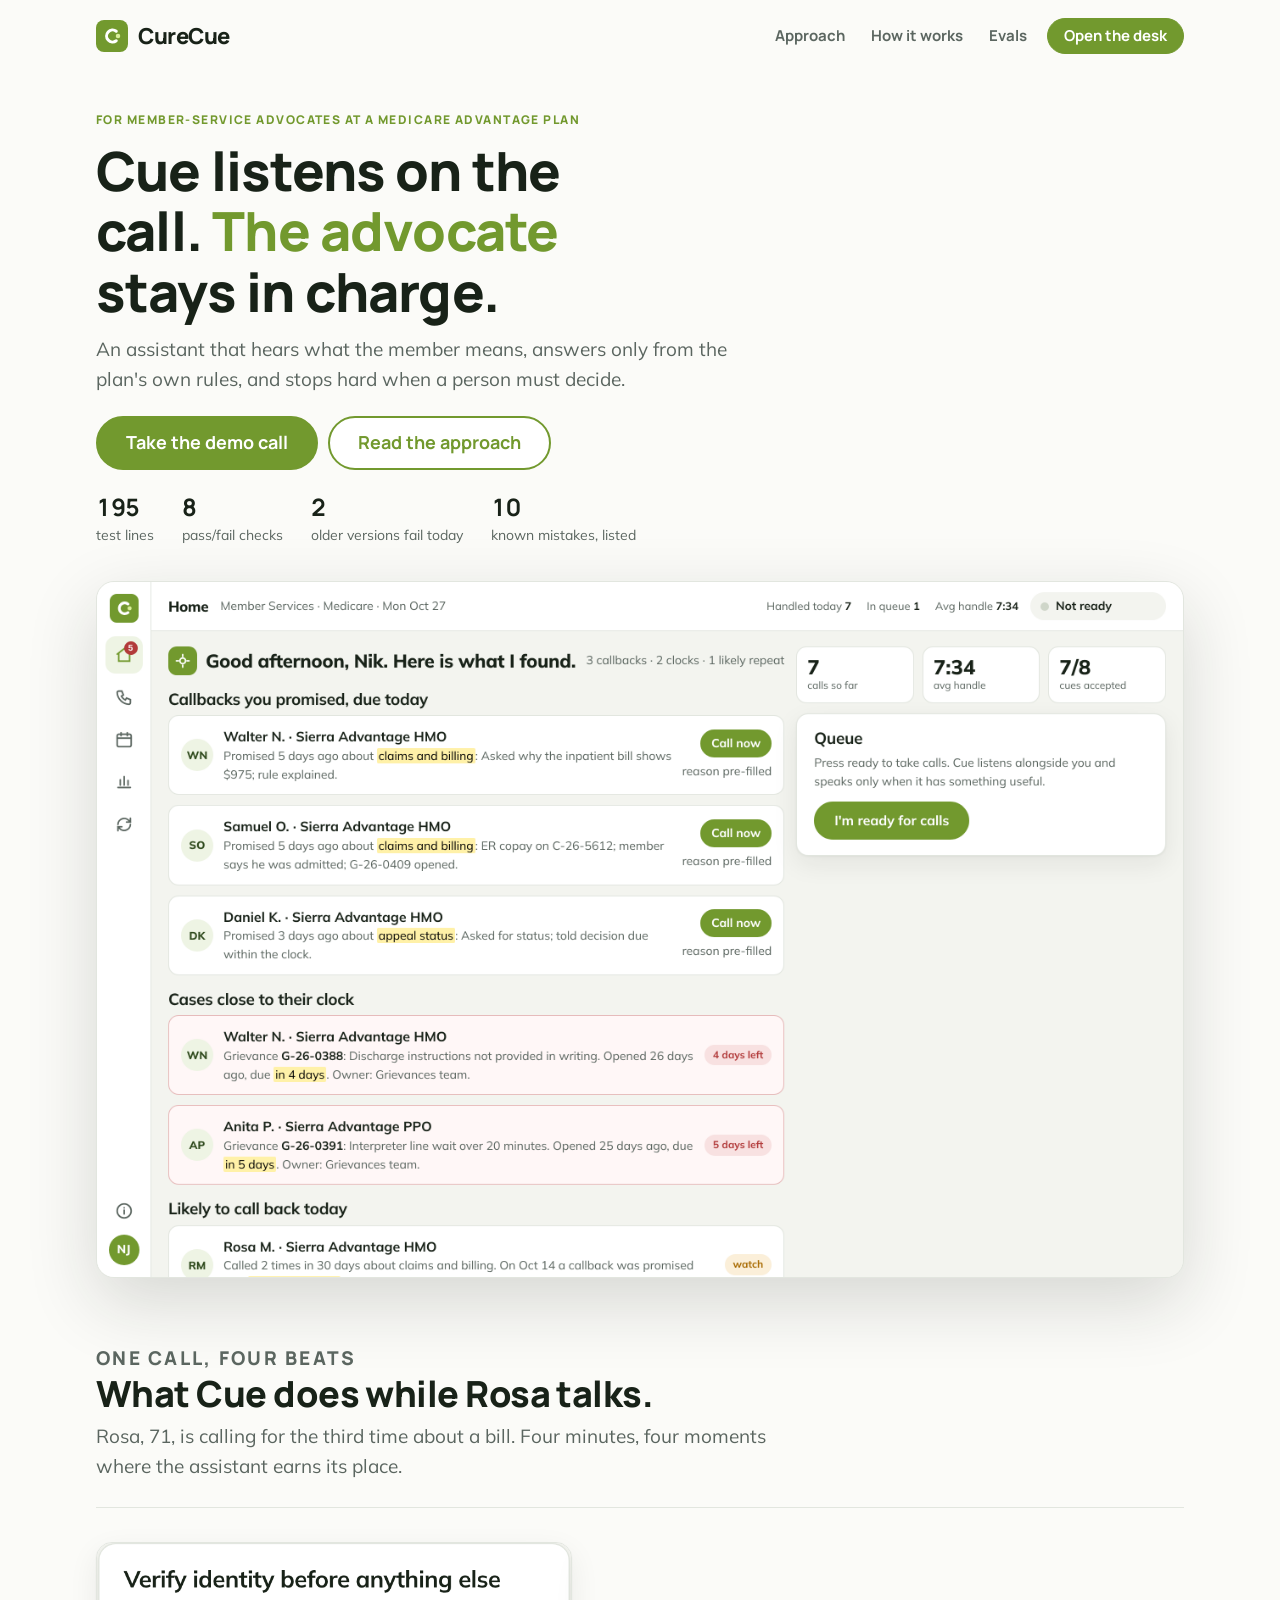
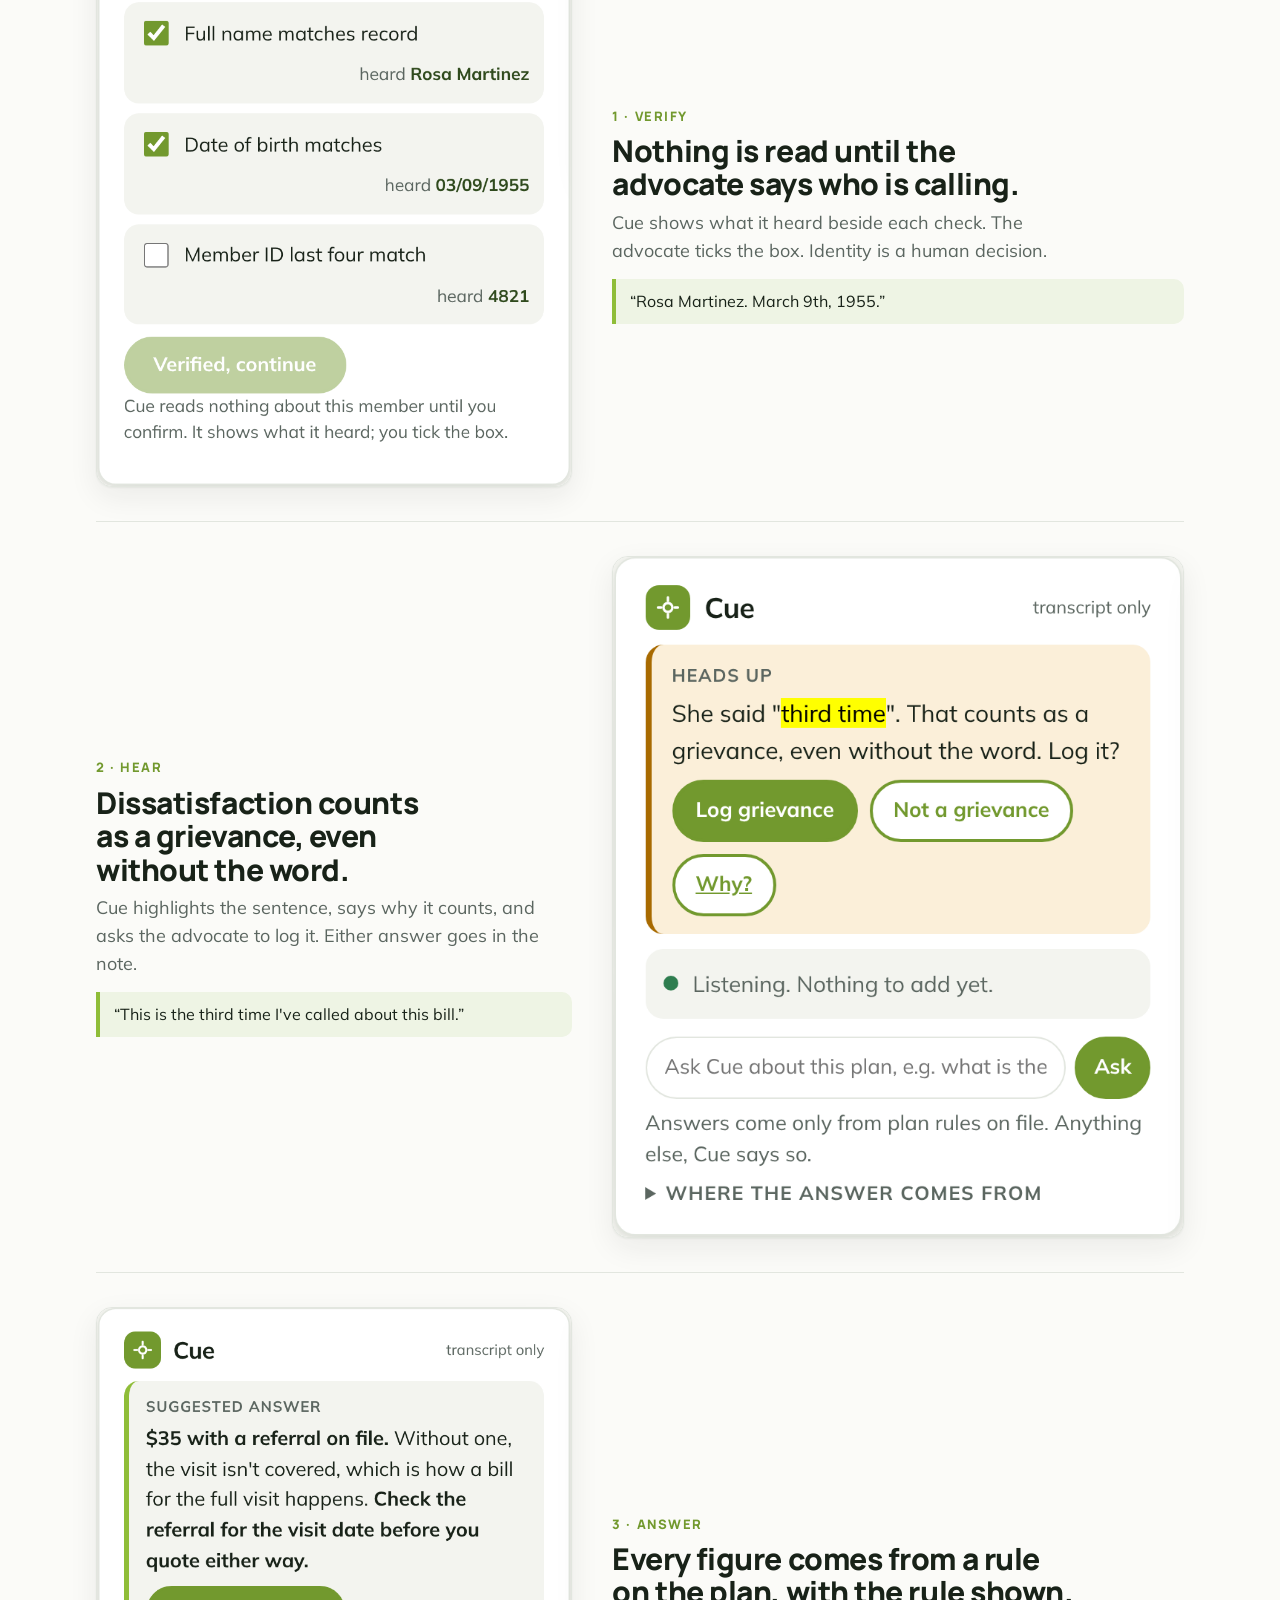
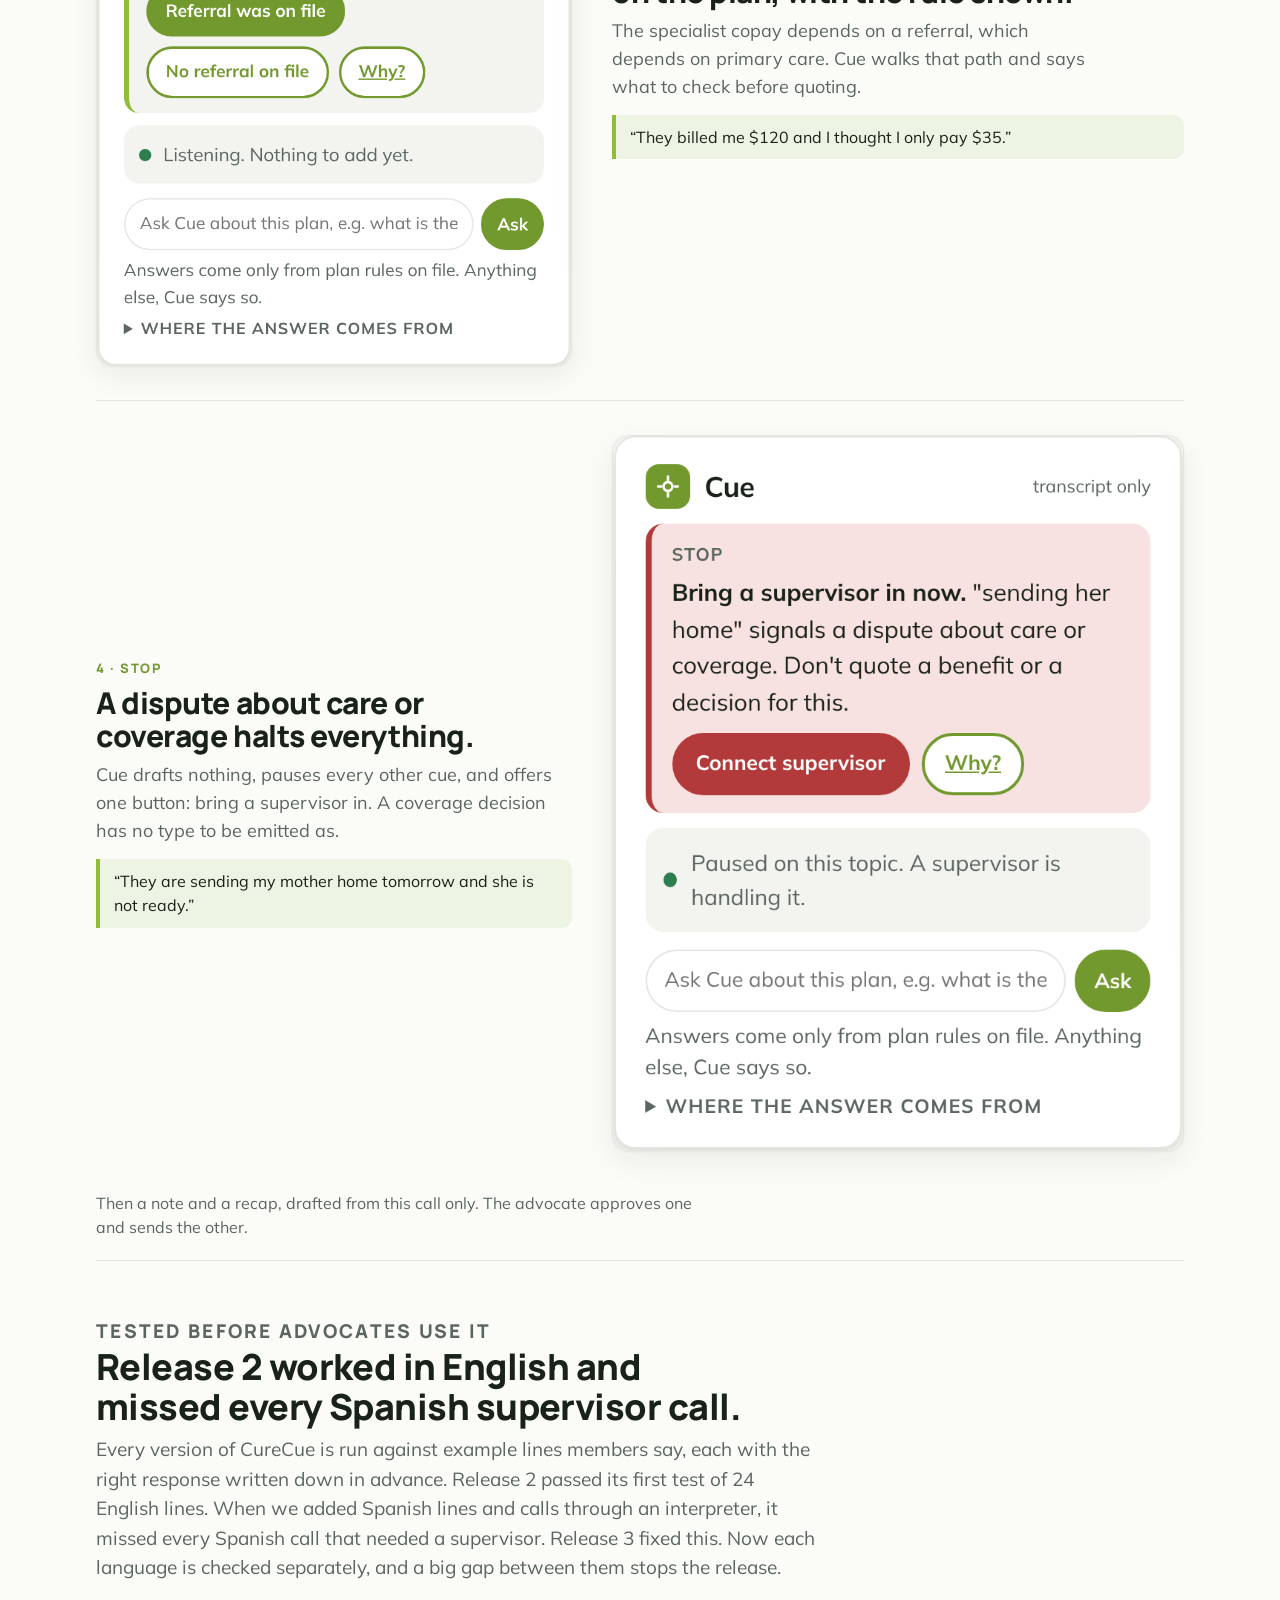
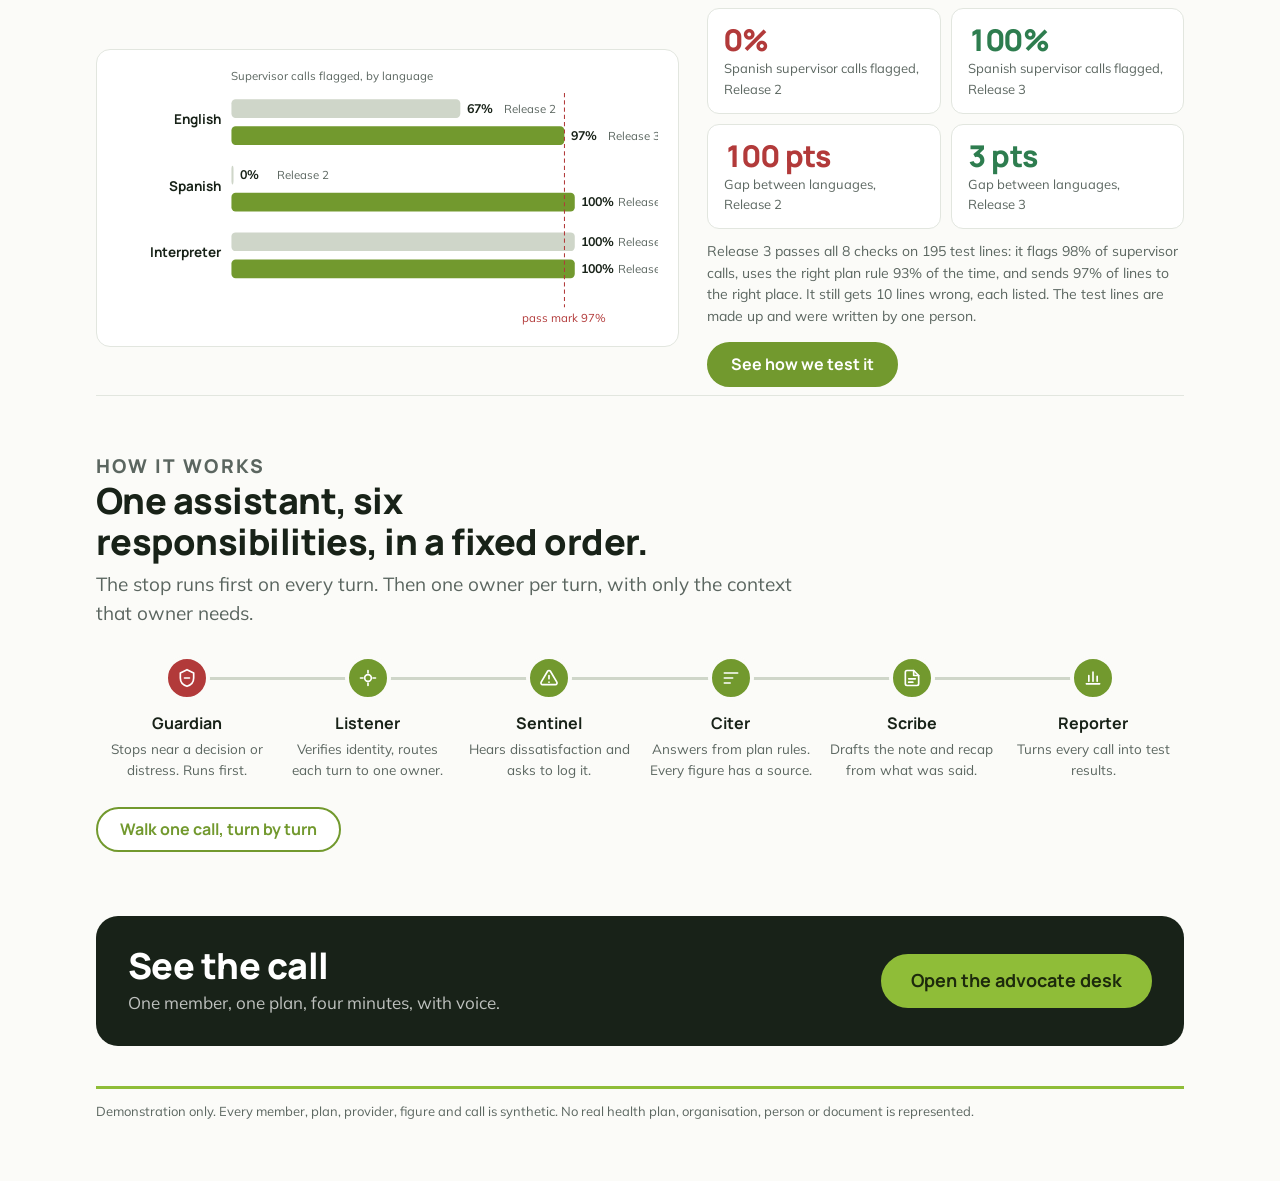
==== index.html @ 5b6d7566 "Home and test console: plain language Rewrite the home page's testing section and the desk's test co" ====
<!doctype html>
<html lang="en">
<head>
<meta charset="utf-8">
<meta name="viewport" content="width=device-width,initial-scale=1,viewport-fit=cover">
<title>CureCue · An assistant beside the advocate</title>
<meta name="description" content="CureCue listens alongside a member-service advocate on a live call, cites the plan rule behind every figure, stops hard near a coverage decision, and is tested on every change, with failing versions stopped.">
<link rel="icon" href="assets/mark.svg" type="image/svg+xml">
<link rel="stylesheet" href="https://fonts.googleapis.com/css2?family=Manrope:wght@700;800&family=Mulish:wght@400;600;700;800&display=swap">
<link rel="stylesheet" href="assets/site.css">
<style>
/* Landing: hero, then one call told in four beats (text left, the real desk right), then one chart, then the six responsibilities as a path, then the door to the desk. */
.hero{padding:40px 0 10px;text-align:left}
.hero h1{max-width:18ch;margin-bottom:14px}
.hero h1 em{font-style:normal;color:var(--green)}
.hero .lead{margin-bottom:22px}
.hero .cta{display:flex;gap:10px;flex-wrap:wrap}
.shot{margin:34px 0 0;border-radius:18px;overflow:hidden;box-shadow:0 24px 70px rgba(24,34,24,.16);border:1px solid var(--line);background:var(--bg-2)}
.shot img{display:block;width:100%;height:auto}
.proof{display:flex;gap:28px;flex-wrap:wrap;margin:18px 0 0;font-size:14px;color:var(--muted)}
.proof b{display:block;font-family:var(--display);font-size:24px;color:var(--fg);font-variant-numeric:tabular-nums;letter-spacing:-.02em}
/* beats */
.beat{display:grid;grid-template-columns:minmax(0,5fr) minmax(0,6fr);gap:40px;align-items:center;padding:34px 0;border-top:1px solid var(--line)}
.beat:first-of-type{border-top:0}
.beat .num{font-family:var(--display);font-weight:800;color:var(--green);font-size:13px;letter-spacing:.12em;text-transform:uppercase;margin-bottom:8px}
.beat h3{font-size:clamp(22px,2.6vw,30px);font-weight:800;margin-bottom:8px}
.beat p{font-size:18px;color:var(--muted);max-width:44ch;margin:0}
.beat q{display:block;margin:14px 0 0;padding:10px 14px;border-left:4px solid var(--brand);background:var(--panel-2);border-radius:0 10px 10px 0;font-size:16px;color:var(--fg);quotes:"\201C" "\201D"}
.beat .pic{border-radius:16px;overflow:hidden;border:1px solid var(--line);box-shadow:var(--shadow);background:var(--panel)}
.beat .pic img{display:block;width:100%;height:auto}
.beat:nth-of-type(even) .pic{order:-1}
@media (max-width:860px){.beat{grid-template-columns:1fr;gap:18px;padding:26px 0}.beat:nth-of-type(even) .pic{order:0}}
.after{font-size:16px;color:var(--muted);padding:6px 0 0;max-width:60ch}
/* chart */
.chart{display:grid;grid-template-columns:minmax(0,1.1fr) minmax(0,.9fr);gap:28px;align-items:center}
@media (max-width:860px){.chart{grid-template-columns:1fr}}
.chart svg{width:100%;height:auto;display:block}
.tiles{display:grid;gap:10px;grid-template-columns:repeat(2,1fr)}
.tile{background:var(--panel);border:1px solid var(--line);border-radius:12px;padding:14px 16px}
.tile .n{font-family:var(--display);font-size:30px;font-weight:800;line-height:1.1;letter-spacing:-.02em;font-variant-numeric:tabular-nums}
.tile .n.good{color:var(--good)}.tile .n.bad{color:var(--bad)}
.tile .l{font-size:13px;color:var(--muted);margin-top:2px}
/* path */
.path{display:grid;grid-template-columns:repeat(6,1fr);gap:0;position:relative;margin-top:8px}
.path::before{content:"";position:absolute;left:8%;right:8%;top:22px;height:3px;background:var(--line-2);border-radius:2px}
.path div{position:relative;text-align:center;padding:0 8px}
.path .ic{width:46px;height:46px;border-radius:50%;background:var(--green);display:grid;place-items:center;margin:0 auto 10px;position:relative;border:4px solid var(--bg)}
.path .ic.stop{background:var(--bad)}
.path .ic svg{width:20px;height:20px;stroke:#fff;fill:none;stroke-width:2;stroke-linecap:round;stroke-linejoin:round}
.path b{display:block;font-family:var(--display);font-size:16px;margin-bottom:3px}
.path span{font-size:13.5px;color:var(--muted);display:block}
@media (max-width:860px){.path{grid-template-columns:repeat(3,1fr);row-gap:22px}.path::before{display:none}}
@media (max-width:480px){.path{grid-template-columns:repeat(2,1fr)}}
</style>
</head>
<body>
<div class="wrap">
<nav class="nav">
  <a class="logo" href="./"><img src="assets/mark.svg" alt="">CureCue</a>
  <div class="links"><a href="approach.html">Approach</a><a href="architecture.html">How it works</a><a href="evals.html">Evals</a><a class="btn primary sm" href="app/">Open the desk</a></div>
</nav>

<section class="hero">
  <p class="eyebrow">For member-service advocates at a Medicare Advantage plan</p>
  <h1>Cue listens on the call. <em>The advocate</em> stays in charge.</h1>
  <p class="lead">An assistant that hears what the member means, answers only from the plan's own rules, and stops hard when a person must decide.</p>
  <div class="cta"><a class="btn primary lg" href="app/">Take the demo call</a><a class="btn lg" href="approach.html">Read the approach</a></div>
  <div class="proof" id="proof"></div>
  <div class="shot"><img src="assets/desk.png" alt="The advocate desk: Cue's briefing before the first call" width="1280" height="820"></div>
</section>

<section class="sec" id="call">
  <div class="head"><p class="eyebrow">One call, four beats</p><h2>What Cue does while Rosa talks.</h2><p>Rosa, 71, is calling for the third time about a bill. Four minutes, four moments where the assistant earns its place.</p></div>

  <div class="beat">
    <div><div class="num">1 · Verify</div><h3>Nothing is read until the advocate says who is calling.</h3><p>Cue shows what it heard beside each check. The advocate ticks the box. Identity is a human decision.</p><q>Rosa Martinez. March 9th, 1955.</q></div>
    <div class="pic"><img src="assets/beats/verify.png" alt="Identity checks with what Cue heard beside each one" width="768" height="880"></div>
  </div>
  <div class="beat">
    <div><div class="num">2 · Hear</div><h3>Dissatisfaction counts as a grievance, even without the word.</h3><p>Cue highlights the sentence, says why it counts, and asks the advocate to log it. Either answer goes in the note.</p><q>This is the third time I've called about this bill.</q></div>
    <div class="pic"><img src="assets/beats/hear.png" alt="Cue flags a repeat contact as a grievance and asks the advocate to log it" width="768" height="916"></div>
  </div>
  <div class="beat">
    <div><div class="num">3 · Answer</div><h3>Every figure comes from a rule on the plan, with the rule shown.</h3><p>The specialist copay depends on a referral, which depends on primary care. Cue walks that path and says what to check before quoting.</p><q>They billed me $120 and I thought I only pay $35.</q></div>
    <div class="pic"><img src="assets/beats/answer.png" alt="Cue's suggested answer with the referral check and the two confirm buttons" width="768" height="1064"></div>
  </div>
  <div class="beat">
    <div><div class="num">4 · Stop</div><h3>A dispute about care or coverage halts everything.</h3><p>Cue drafts nothing, pauses every other cue, and offers one button: bring a supervisor in. A coverage decision has no type to be emitted as.</p><q>They are sending my mother home tomorrow and she is not ready.</q></div>
    <div class="pic"><img src="assets/beats/stop.png" alt="Cue's stop cue with the single action to connect a supervisor" width="768" height="962"></div>
  </div>
  <p class="after">Then a note and a recap, drafted from this call only. The advocate approves one and sends the other.</p>
</section>

<section class="sec" id="measured">
  <div class="head"><p class="eyebrow">Tested before advocates use it</p><h2>Release 2 worked in English and missed every Spanish supervisor call.</h2><p>Every version of CureCue is run against example lines members say, each with the right response written down in advance. Release 2 passed its first test of 24 English lines. When we added Spanish lines and calls through an interpreter, it missed every Spanish call that needed a supervisor. Release 3 fixed this. Now each language is checked separately, and a big gap between them stops the release.</p></div>
  <div class="chart">
    <div class="card flat"><svg id="chart" viewBox="0 0 520 250" role="img" aria-label="Supervisor calls flagged, by language, Release 2 and Release 3"></svg></div>
    <div>
      <div class="tiles" id="tiles"></div>
      <p class="small" id="gsum" style="margin:12px 0 14px"></p>
      <a class="btn primary" href="evals.html">See how we test it</a>
    </div>
  </div>
</section>

<section class="sec" id="how">
  <div class="head"><p class="eyebrow">How it works</p><h2>One assistant, six responsibilities, in a fixed order.</h2><p>The stop runs first on every turn. Then one owner per turn, with only the context that owner needs.</p></div>
  <div class="path">
    <div><div class="ic stop"><svg viewBox="0 0 24 24"><path d="M12 2 4 6v6c0 5 3.5 8.5 8 10 4.5-1.5 8-5 8-10V6z"/><path d="M9 12h6"/></svg></div><b>Guardian</b><span>Stops near a decision or distress. Runs first.</span></div>
    <div><div class="ic"><svg viewBox="0 0 24 24"><path d="M12 3v3M12 18v3M3 12h3M18 12h3"/><circle cx="12" cy="12" r="4"/></svg></div><b>Listener</b><span>Verifies identity, routes each turn to one owner.</span></div>
    <div><div class="ic"><svg viewBox="0 0 24 24"><path d="M12 9v4M12 17h.01"/><path d="M10.3 3.9 2.6 17a2 2 0 0 0 1.7 3h15.4a2 2 0 0 0 1.7-3L13.7 3.9a2 2 0 0 0-3.4 0z"/></svg></div><b>Sentinel</b><span>Hears dissatisfaction and asks to log it.</span></div>
    <div><div class="ic"><svg viewBox="0 0 24 24"><path d="M4 6h16M4 12h10M4 18h7"/></svg></div><b>Citer</b><span>Answers from plan rules. Every figure has a source.</span></div>
    <div><div class="ic"><svg viewBox="0 0 24 24"><path d="M14 3H6a2 2 0 0 0-2 2v14a2 2 0 0 0 2 2h12a2 2 0 0 0 2-2V9z"/><path d="M14 3v6h6M8 13h8M8 17h5"/></svg></div><b>Scribe</b><span>Drafts the note and recap from what was said.</span></div>
    <div><div class="ic"><svg viewBox="0 0 24 24"><path d="M4 19h16M7 16V9M12 16V5M17 16v-6"/></svg></div><b>Reporter</b><span>Turns every call into test results.</span></div>
  </div>
  <p style="margin-top:26px"><a class="btn" href="architecture.html">Walk one call, turn by turn</a></p>
</section>

<div class="cta-band"><div><h2>See the call</h2><p>One member, one plan, four minutes, with voice.</p></div><a class="btn lg" href="app/">Open the advocate desk</a></div>

<p class="foot">Demonstration only. Every member, plan, provider, figure and call is synthetic. No real health plan, organisation, person or document is represented.</p>
</div>
<script src="rules.js"></script>
<script src="eval/golden.js"></script>
<script>
(function(){const R=window.CureCueRules,G=window.CureCueGolden;const f=x=>x.toFixed(2),pc=x=>Math.round(x*100)+"%";
 const runs=R.RELEASES.map(rel=>({rel,...R.score(G,rel)}));const cur=runs.find(r=>r.rel===R.CURRENT_RELEASE);const prev=runs.find(r=>r.rel===R.CURRENT_RELEASE-1)||runs[0];
 const miss=cur.rows.filter(e=>!e.ok).length;
 document.getElementById("proof").innerHTML=`<span><b>${G.length}</b>test lines</span><span><b>${cur.gates.length}</b>pass/fail checks</span><span><b>${runs.filter(r=>r.failed).length}</b>older versions fail today</span><span><b>${miss}</b>known mistakes, listed</span>`;
 const L=[["en","English"],["es","Spanish"],["interp","Interpreter"]];
 const W=520,H=250,x0=110,y0=20,bw=18,gap=8,rowH=64;const lastGate=cur.gates.find(g=>g.metric==="escalation_recall");
 let s=`<text x="${x0}" y="12" font-size="11" fill="#5b6660" font-family="Mulish">Supervisor calls flagged, by language</text>`;
 L.forEach(([k,name],i)=>{const y=y0+10+i*rowH;s+=`<text x="${x0-10}" y="${y+bw+6}" text-anchor="end" font-size="13" font-weight="700" fill="#182218" font-family="Manrope">${name}</text>`;
  [[prev,"#cfd6c9","Release "+prev.rel],[cur,"#72992e","Release "+cur.rel]].forEach(([r,c,lab],j)=>{const v=r.slices.lang[k].escalation_recall;const w=Math.max(2,(W-x0-80)*v);const yy=y+j*(bw+gap);s+=`<rect x="${x0}" y="${yy}" width="${w}" height="${bw}" rx="4" fill="${c}"/><text x="${x0+w+6}" y="${yy+bw-5}" font-size="12" font-family="Mulish" fill="#182218" font-weight="700">${pc(v)}</text><text x="${x0+w+42}" y="${yy+bw-5}" font-size="11" font-family="Mulish" fill="#5b6660">${lab}</text>`;});});
 const gx=x0+(W-x0-80)*0.97;s+=`<line x1="${gx}" y1="${y0+4}" x2="${gx}" y2="${H-20}" stroke="#b23a3a" stroke-dasharray="4 3"/><text x="${gx}" y="${H-6}" text-anchor="middle" font-size="11" fill="#b23a3a" font-family="Mulish">pass mark 97%</text>`;
 document.getElementById("chart").innerHTML=s;
 const gapP=prev.gates.find(g=>g.metric==="recall_gap_lang"),gapC=cur.gates.find(g=>g.metric==="recall_gap_lang");
 document.getElementById("tiles").innerHTML=[[pc(prev.slices.lang.es.escalation_recall),"bad",`Spanish supervisor calls flagged, Release ${prev.rel}`],[pc(cur.slices.lang.es.escalation_recall),"good",`Spanish supervisor calls flagged, Release ${cur.rel}`],[Math.round(gapP.value*100)+" pts","bad",`Gap between languages, Release ${prev.rel}`],[Math.round(gapC.value*100)+" pts","good",`Gap between languages, Release ${cur.rel}`]].map(([v,c,l])=>`<div class="tile"><div class="n ${c}">${v}</div><div class="l">${l}</div></div>`).join("");
 document.getElementById("gsum").textContent=`Release ${cur.rel} passes all ${cur.gates.length} checks on ${G.length} test lines: it flags ${pc(cur.metrics.escalation_recall)} of supervisor calls, uses the right plan rule ${pc(cur.metrics.citation_accuracy)} of the time, and sends ${pc(cur.metrics.routing_accuracy)} of lines to the right place. It still gets ${miss} lines wrong, each listed. The test lines are made up and were written by one person.`;})();
</script>
</body>
</html>
---- assets/site.css ----
/* CureCue shared styles, v2.
   Layout: one reading column (72ch) for words, a wide column (1120px) for visuals. Sections are eyebrow, headline, one sentence, then the visual.
   Color: paper #fbfbf8, ink #182218, brand green #72992e, deep green #2f4a1d, pale green #eef4e4. Light only, by choice: the desk is a daytime tool.
   Type: Manrope for headlines (tight, geometric), Mulish for everything else, tabular numerals for data. */
:root{
  --bg:#fbfbf8; --bg-2:#f3f4ef; --panel:#ffffff; --panel-2:#eef4e4; --fg:#182218; --muted:#5b6660; --line:#e2e6df; --line-2:#cfd6c9;
  --green:#72992e; --leaf:#2f4a1d; --brand:#8fbd38; --ink:#ffffff; --mint:#d9ef9a;
  --good:#2e7d4f; --warn:#a86a00; --bad:#b23a3a; --good-bg:#e4f2e8; --warn-bg:#fbefd9; --bad-bg:#f8e1e1; --hl:#fff1a8;
  --display:"Manrope","Mulish","Helvetica Neue",Arial,sans-serif; --body:"Mulish","Helvetica Neue",Arial,sans-serif; --mono:ui-monospace,SFMono-Regular,Menlo,monospace;
  --shadow:0 1px 2px rgba(24,34,24,.05),0 10px 30px rgba(24,34,24,.07); --r:14px; color-scheme:light;
}
*{box-sizing:border-box}
[hidden]{display:none!important}
html{scroll-behavior:smooth}
@media (prefers-reduced-motion:reduce){html{scroll-behavior:auto}}
body{margin:0;background:var(--bg);color:var(--fg);font-family:var(--body);font-size:17px;line-height:1.55;-webkit-font-smoothing:antialiased}
a{color:var(--leaf)}
h1,h2,h3,h4{margin:0 0 8px;font-family:var(--display);letter-spacing:-.015em;text-wrap:balance;line-height:1.12}
h1{font-size:clamp(34px,4.8vw,54px);font-weight:800}
h2{font-size:clamp(26px,3.2vw,36px);font-weight:800}
h3{font-size:19px;font-weight:700}
h4{font-size:17px;font-weight:700}
p{margin:0 0 12px}
.eyebrow{font-family:var(--display);font-size:12px;font-weight:800;letter-spacing:.12em;text-transform:uppercase;color:var(--green);margin:0 0 10px}
.lead{font-size:19px;color:var(--muted);max-width:60ch;text-wrap:pretty}
.small{font-size:14px;color:var(--muted)}
.muted{color:var(--muted)}
code{font-family:var(--mono);font-size:.9em;background:var(--bg-2);padding:1px 5px;border-radius:5px}
img{max-width:100%}
.card{background:var(--panel);border:1px solid var(--line);border-radius:var(--r);padding:18px 20px;min-width:0;box-shadow:var(--shadow)}
.card.tint{background:var(--panel-2);border-color:transparent;box-shadow:none}
.card.flat{box-shadow:none}
.btn{font:inherit;font-family:var(--display);font-weight:700;font-size:16px;padding:11px 22px;border-radius:999px;border:2px solid var(--green);background:var(--panel);color:var(--green);cursor:pointer;text-decoration:none;display:inline-flex;align-items:center;gap:8px;line-height:1.2}
.btn.primary{background:var(--green);color:var(--ink)}
.btn.dark{background:var(--fg);border-color:var(--fg);color:#fff}
.btn.lg{font-size:18px;padding:14px 28px}
.btn.sm{font-size:14px;padding:7px 12px;border-width:1.5px}
.btn.danger{border-color:var(--bad);color:var(--bad)}
.btn:disabled{opacity:.45;cursor:default}
.btn:hover:not(:disabled){filter:brightness(.96)}
button:focus-visible,a:focus-visible,select:focus-visible,input:focus-visible,summary:focus-visible{outline:3px solid var(--green);outline-offset:2px}
.pill{display:inline-block;font-size:12px;font-weight:700;padding:2px 9px;border-radius:999px;border:1px solid var(--line);white-space:nowrap}
.pill.good{background:var(--good-bg);color:var(--good);border-color:transparent}.pill.warn{background:var(--warn-bg);color:var(--warn);border-color:transparent}.pill.bad{background:var(--bad-bg);color:var(--bad);border-color:transparent}
.pill.design{background:var(--bg-2);color:var(--muted);border-color:transparent}
.dot{width:10px;height:10px;border-radius:50%;background:var(--line-2);display:inline-block}
.dot.ready{background:var(--good)}.dot.live{background:var(--bad);animation:bl .9s infinite}
@keyframes bl{50%{opacity:.25}}
@media (prefers-reduced-motion:reduce){.dot.live{animation:none}}
table{border-collapse:collapse;width:100%;font-size:15px;font-variant-numeric:tabular-nums}
th,td{text-align:left;padding:10px 10px;border-bottom:1px solid var(--line);vertical-align:top}
th{font-family:var(--display);font-size:12px;text-transform:uppercase;letter-spacing:.06em;color:var(--muted)}
tr:last-child td{border-bottom:0}
.tscroll{overflow-x:auto}
/* site chrome */
.wrap{max-width:1120px;margin:0 auto;padding-left:max(16px,env(safe-area-inset-left,0px));padding-right:max(16px,env(safe-area-inset-right,0px));padding-block:0 48px}
.nav{display:flex;align-items:center;gap:14px;padding:16px 0;flex-wrap:wrap}
.nav .logo{display:flex;align-items:center;gap:10px;text-decoration:none;color:var(--fg);font-family:var(--display);font-weight:800;font-size:22px;letter-spacing:-.02em}
.nav .logo img{width:32px;height:32px}
.nav .links{margin-left:auto;display:flex;gap:2px;flex-wrap:wrap;align-items:center}
.nav .links a{font-family:var(--display);font-size:15px;font-weight:700;color:var(--muted);text-decoration:none;padding:8px 12px;border-radius:999px}
.nav .links a:hover,.nav .links a[aria-current="page"]{color:var(--leaf);background:var(--panel-2)}
.nav .links a.btn{color:var(--ink);background:var(--green);padding:8px 16px;margin-left:6px}
.nav .links a.btn:hover{color:var(--ink);background:var(--leaf)}
/* sections */
.sec{padding:56px 0 8px}
.sec+.sec{border-top:1px solid var(--line)}
.sec .head{max-width:72ch;margin-bottom:26px}
.sec .head p{margin:0;font-size:19px;color:var(--muted);text-wrap:pretty}
.two{display:grid;gap:18px;grid-template-columns:1fr 1fr;align-items:start}
@media (max-width:860px){.two{grid-template-columns:1fr}}
.grid{display:grid;gap:14px;grid-template-columns:repeat(auto-fit,minmax(240px,1fr))}
.kv{display:grid;gap:14px;grid-template-columns:repeat(auto-fit,minmax(220px,1fr))}
.kv div{padding:16px 18px;border-radius:var(--r);background:var(--panel);border:1px solid var(--line);min-width:0}
.kv div b{display:block;font-family:var(--display);font-size:17px;margin-bottom:4px}
.kv div p{margin:0;font-size:15px;color:var(--muted)}
.kv div.tint{background:var(--panel-2);border-color:transparent}
.stat{font-family:var(--display);font-weight:800;font-size:40px;line-height:1;font-variant-numeric:tabular-nums;letter-spacing:-.02em}
.stat.good{color:var(--good)}.stat.bad{color:var(--bad)}
.cta-band{background:var(--fg);color:#fff;border-radius:22px;padding:30px 32px;display:flex;gap:18px;align-items:center;flex-wrap:wrap;margin:44px 0 0}
.cta-band h2{color:#fff;margin:0}
.cta-band p{color:rgba(255,255,255,.72);margin:4px 0 0}
.cta-band .btn{margin-left:auto;border-color:var(--brand);background:var(--brand);color:#1d2a0c}
.foot{margin-top:40px;font-size:13px;color:var(--muted);border-top:3px solid var(--brand);padding-top:12px}
details.qa{background:var(--panel);border:1px solid var(--line);border-radius:var(--r);padding:12px 18px;margin-bottom:8px}
details.qa summary{font-family:var(--display);font-weight:700;cursor:pointer;font-size:17px;list-style:none;display:flex;gap:10px;align-items:center}
details.qa summary::before{content:"+";width:22px;height:22px;border-radius:50%;background:var(--panel-2);color:var(--leaf);display:grid;place-items:center;font-weight:800;flex:none}
details.qa[open] summary::before{content:"–"}
details.qa p{margin:10px 0 2px;color:var(--fg)}
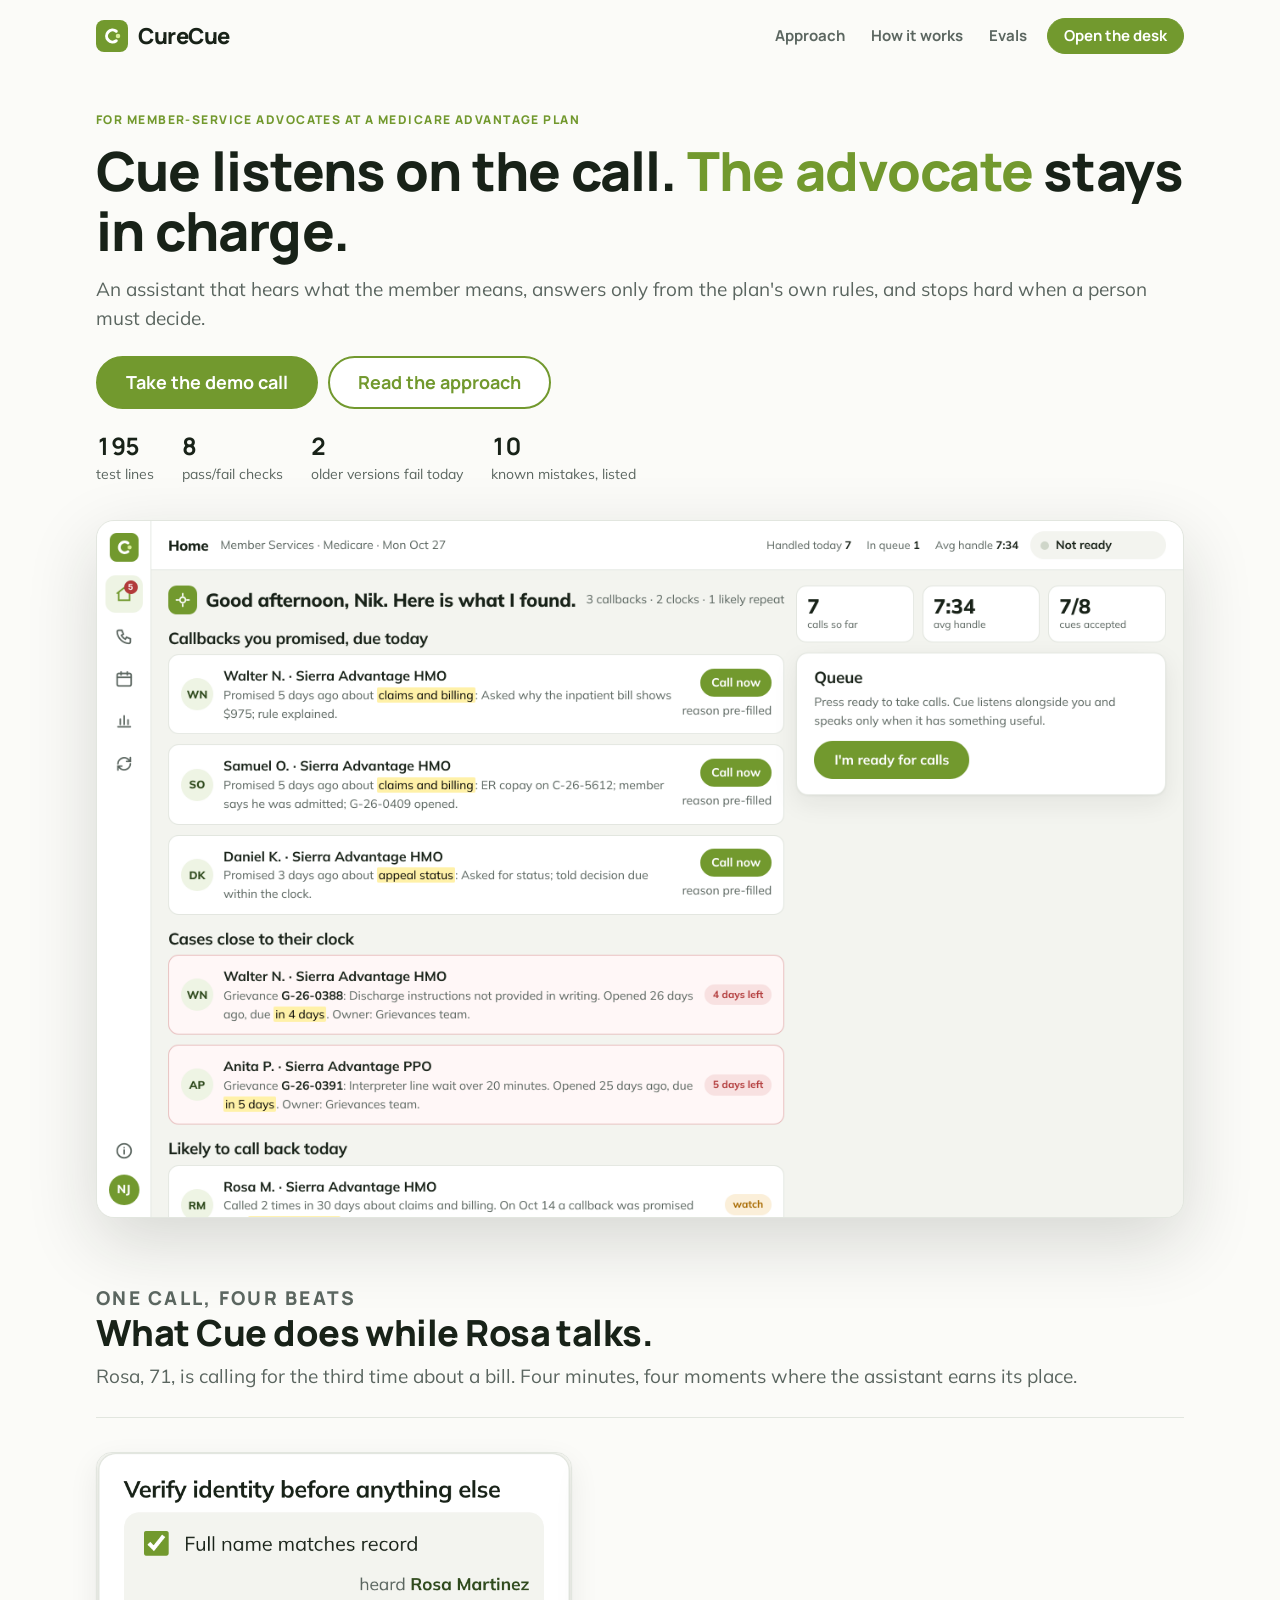
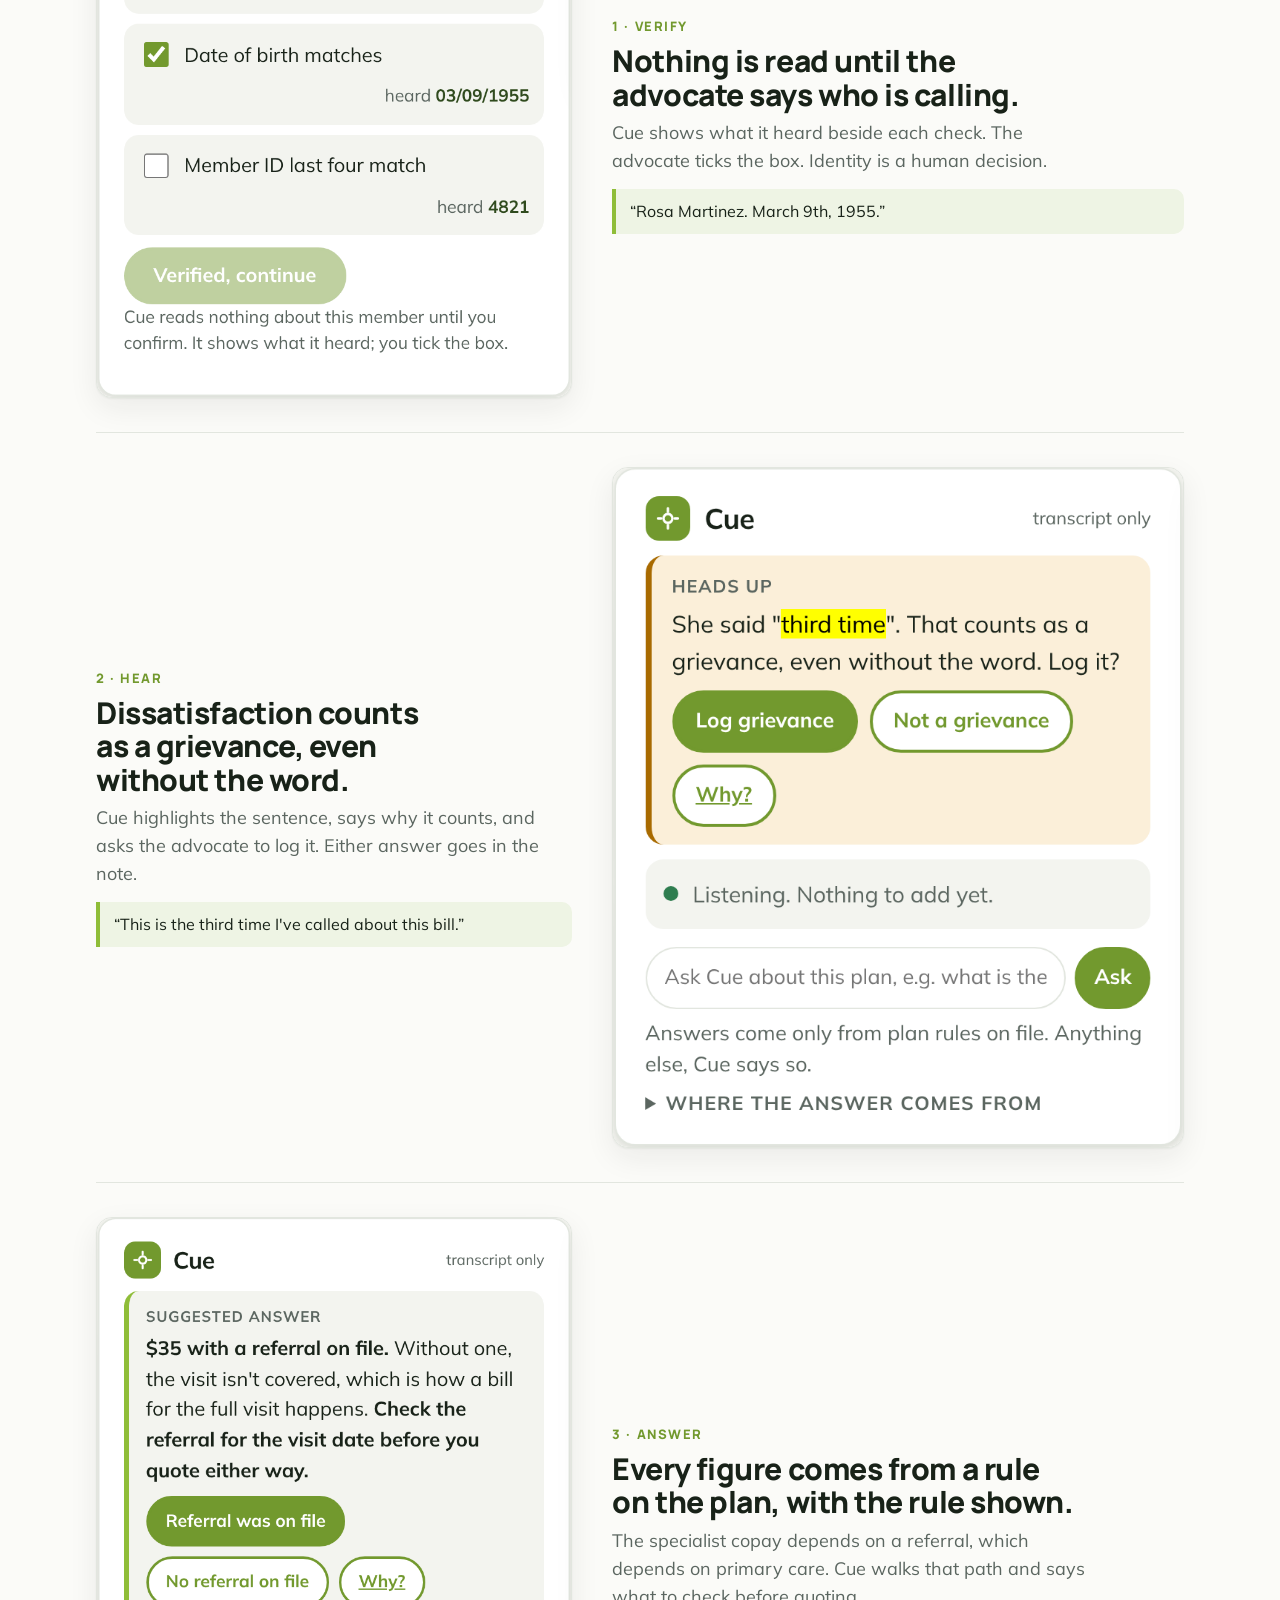
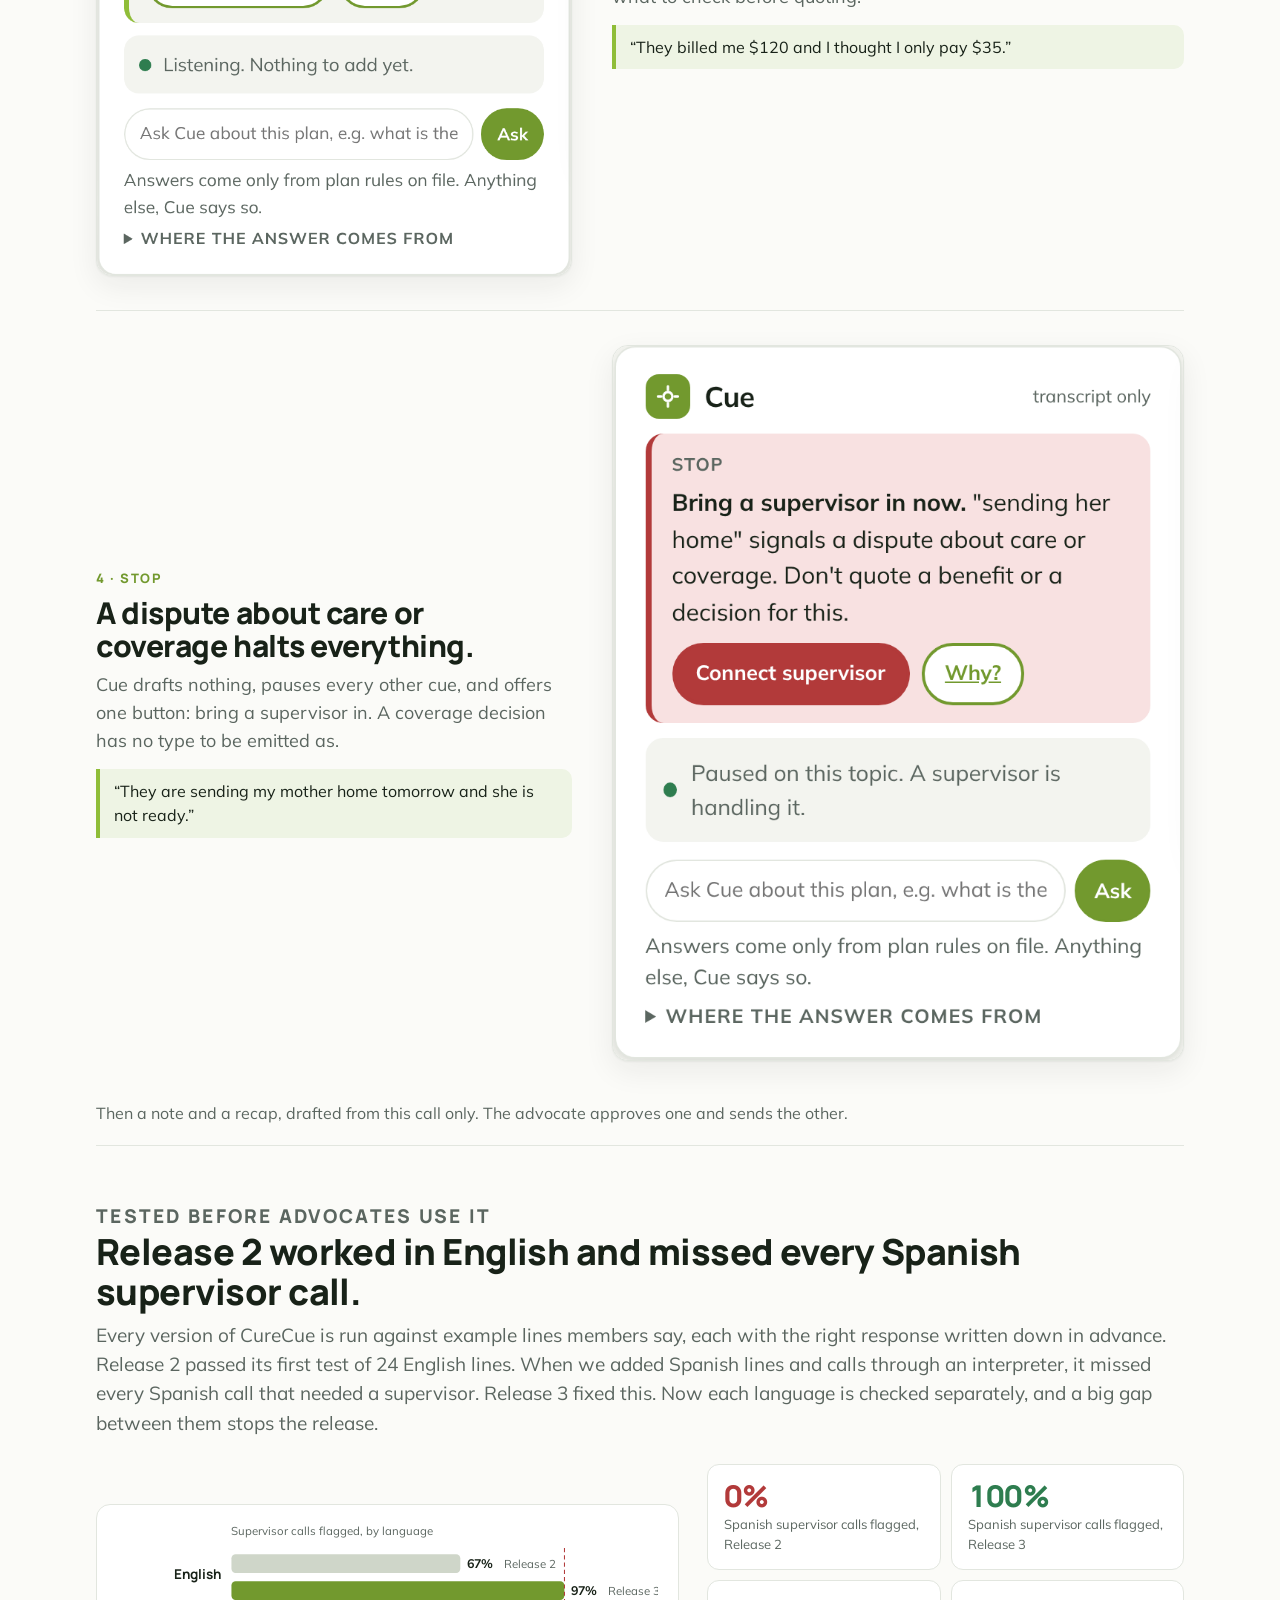
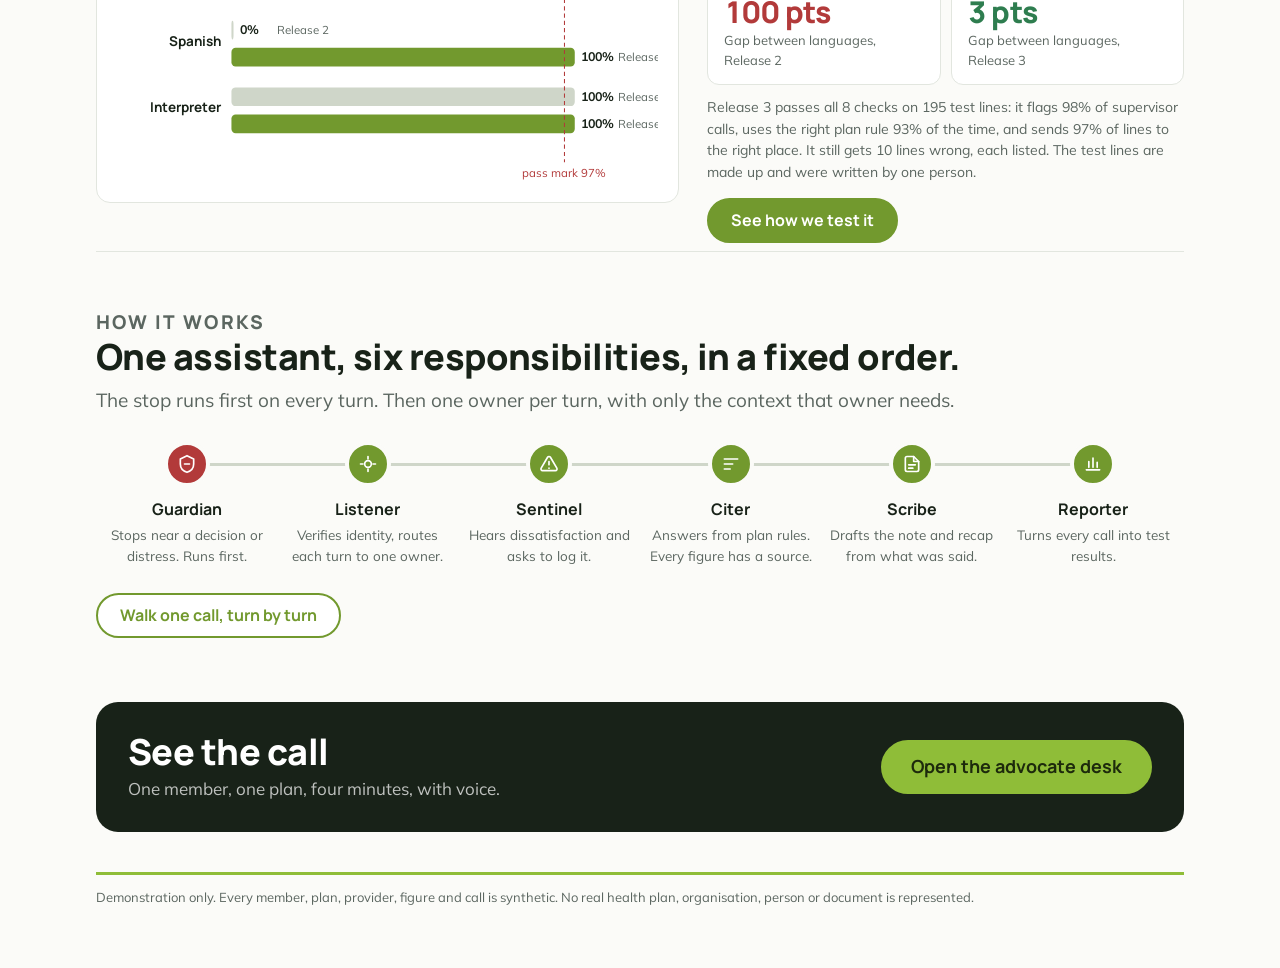
==== commit 6ee252ba: "Full-width headings, real test-line examples, desk wording - Headings and intros use the full conten" ====
--- a/index.html
+++ b/index.html
@@ -11,7 +11,7 @@
 <style>
 /* Landing: hero, then one call told in four beats (text left, the real desk right), then one chart, then the six responsibilities as a path, then the door to the desk. */
 .hero{padding:40px 0 10px;text-align:left}
-.hero h1{max-width:18ch;margin-bottom:14px}
+.hero h1{margin-bottom:14px}
 .hero h1 em{font-style:normal;color:var(--green)}
 .hero .lead{margin-bottom:22px}
 .hero .cta{display:flex;gap:10px;flex-wrap:wrap}
@@ -30,7 +30,7 @@
 .beat .pic img{display:block;width:100%;height:auto}
 .beat:nth-of-type(even) .pic{order:-1}
 @media (max-width:860px){.beat{grid-template-columns:1fr;gap:18px;padding:26px 0}.beat:nth-of-type(even) .pic{order:0}}
-.after{font-size:16px;color:var(--muted);padding:6px 0 0;max-width:60ch}
+.after{font-size:16px;color:var(--muted);padding:6px 0 0}
 /* chart */
 .chart{display:grid;grid-template-columns:minmax(0,1.1fr) minmax(0,.9fr);gap:28px;align-items:center}
 @media (max-width:860px){.chart{grid-template-columns:1fr}}
--- a/assets/site.css
+++ b/assets/site.css
@@ -16,13 +16,13 @@
 body{margin:0;background:var(--bg);color:var(--fg);font-family:var(--body);font-size:17px;line-height:1.55;-webkit-font-smoothing:antialiased}
 a{color:var(--leaf)}
 h1,h2,h3,h4{margin:0 0 8px;font-family:var(--display);letter-spacing:-.015em;text-wrap:balance;line-height:1.12}
-h1{font-size:clamp(34px,4.8vw,54px);font-weight:800}
-h2{font-size:clamp(26px,3.2vw,36px);font-weight:800}
+h1{font-size:clamp(34px,4.8vw,54px);font-weight:800;text-wrap:pretty}
+h2{font-size:clamp(26px,3.2vw,36px);font-weight:800;text-wrap:pretty}
 h3{font-size:19px;font-weight:700}
 h4{font-size:17px;font-weight:700}
 p{margin:0 0 12px}
 .eyebrow{font-family:var(--display);font-size:12px;font-weight:800;letter-spacing:.12em;text-transform:uppercase;color:var(--green);margin:0 0 10px}
-.lead{font-size:19px;color:var(--muted);max-width:60ch;text-wrap:pretty}
+.lead{font-size:19px;color:var(--muted);text-wrap:pretty}
 .small{font-size:14px;color:var(--muted)}
 .muted{color:var(--muted)}
 code{font-family:var(--mono);font-size:.9em;background:var(--bg-2);padding:1px 5px;border-radius:5px}
@@ -64,7 +64,7 @@
 /* sections */
 .sec{padding:56px 0 8px}
 .sec+.sec{border-top:1px solid var(--line)}
-.sec .head{max-width:72ch;margin-bottom:26px}
+.sec .head{margin-bottom:26px}
 .sec .head p{margin:0;font-size:19px;color:var(--muted);text-wrap:pretty}
 .two{display:grid;gap:18px;grid-template-columns:1fr 1fr;align-items:start}
 @media (max-width:860px){.two{grid-template-columns:1fr}}
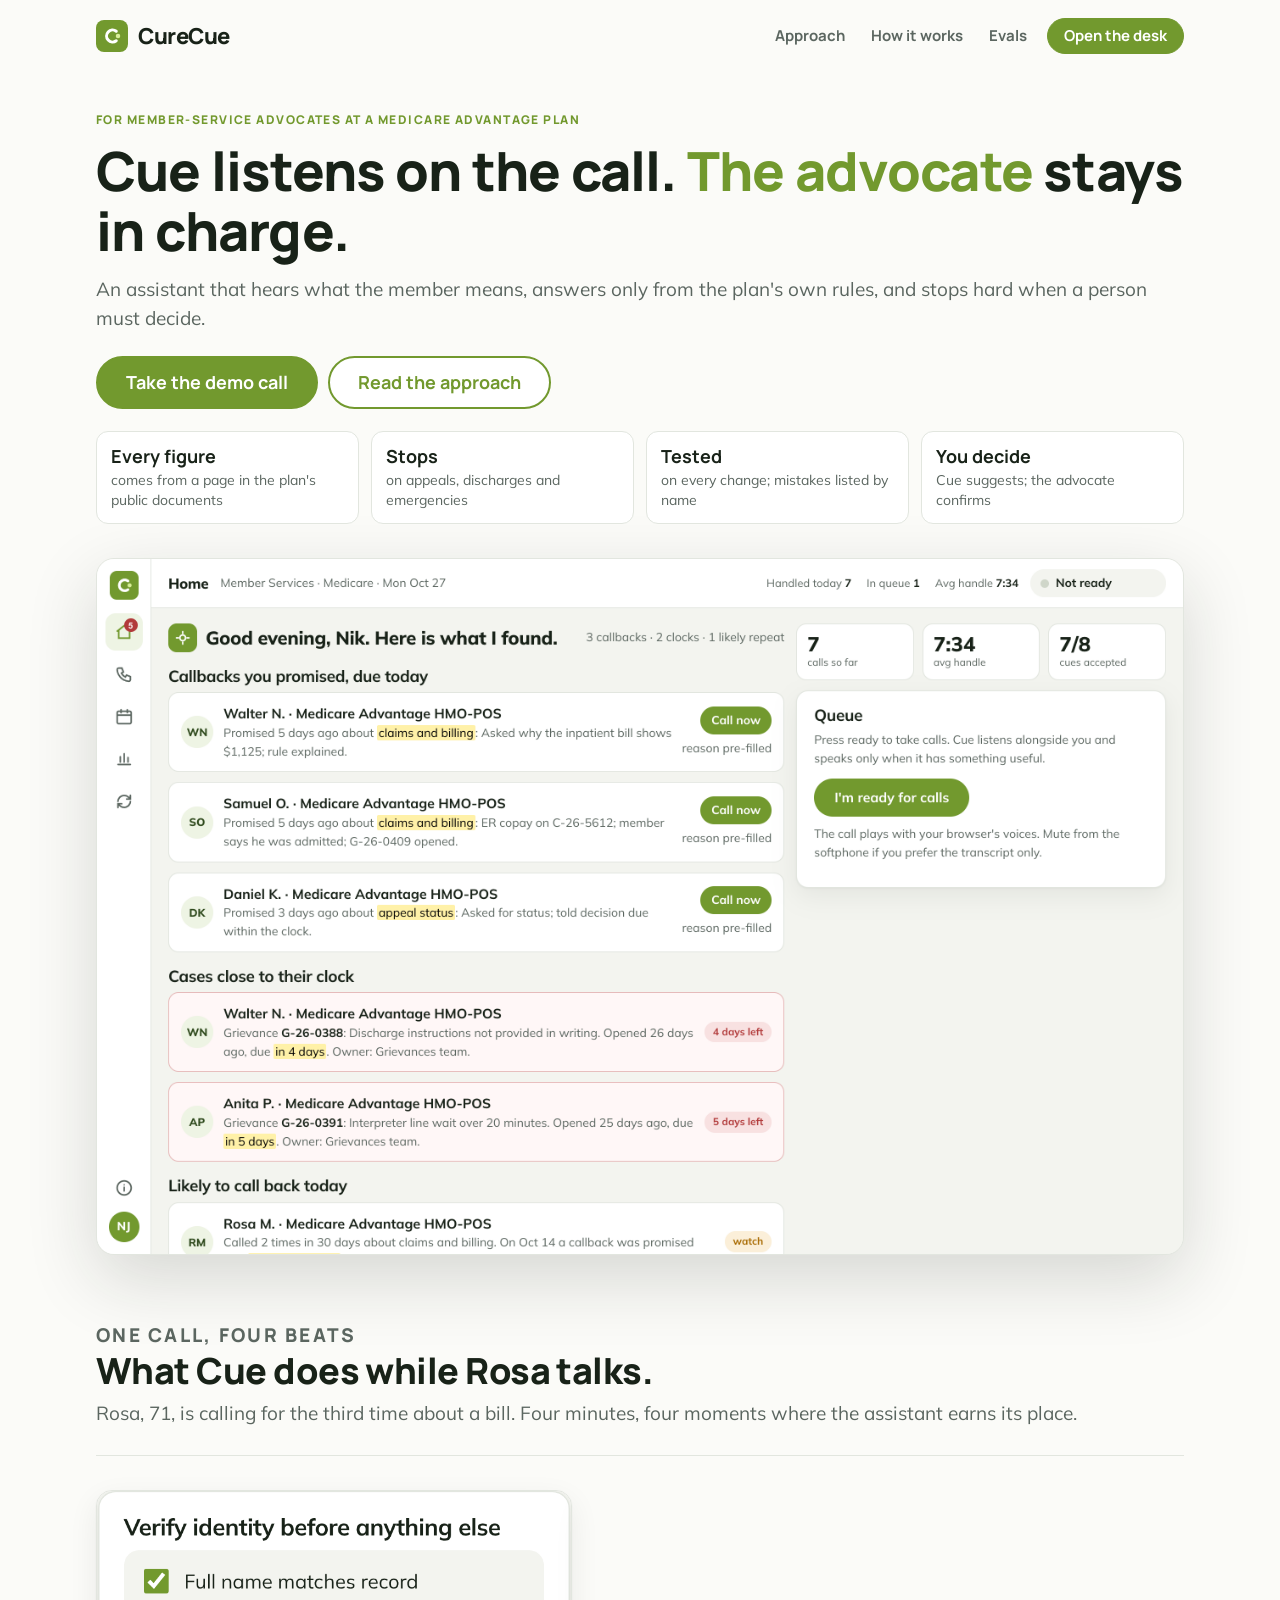
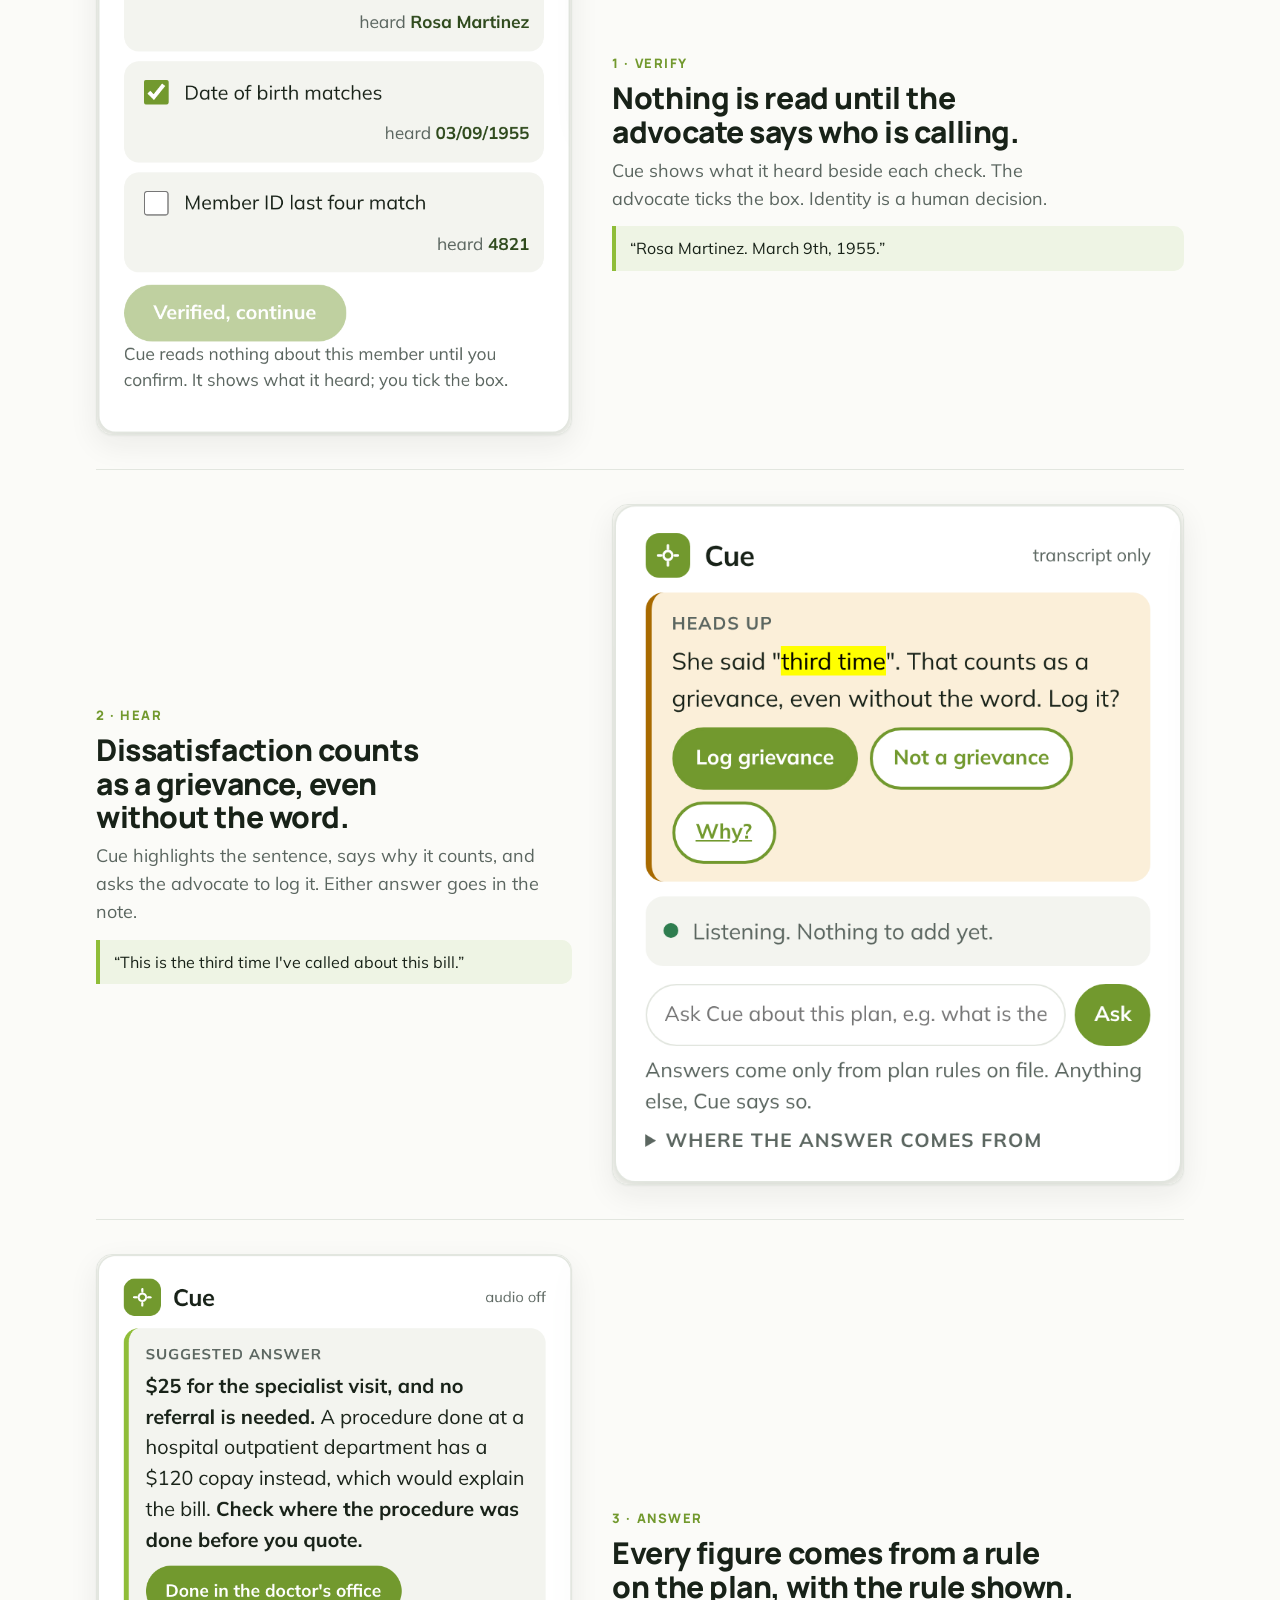
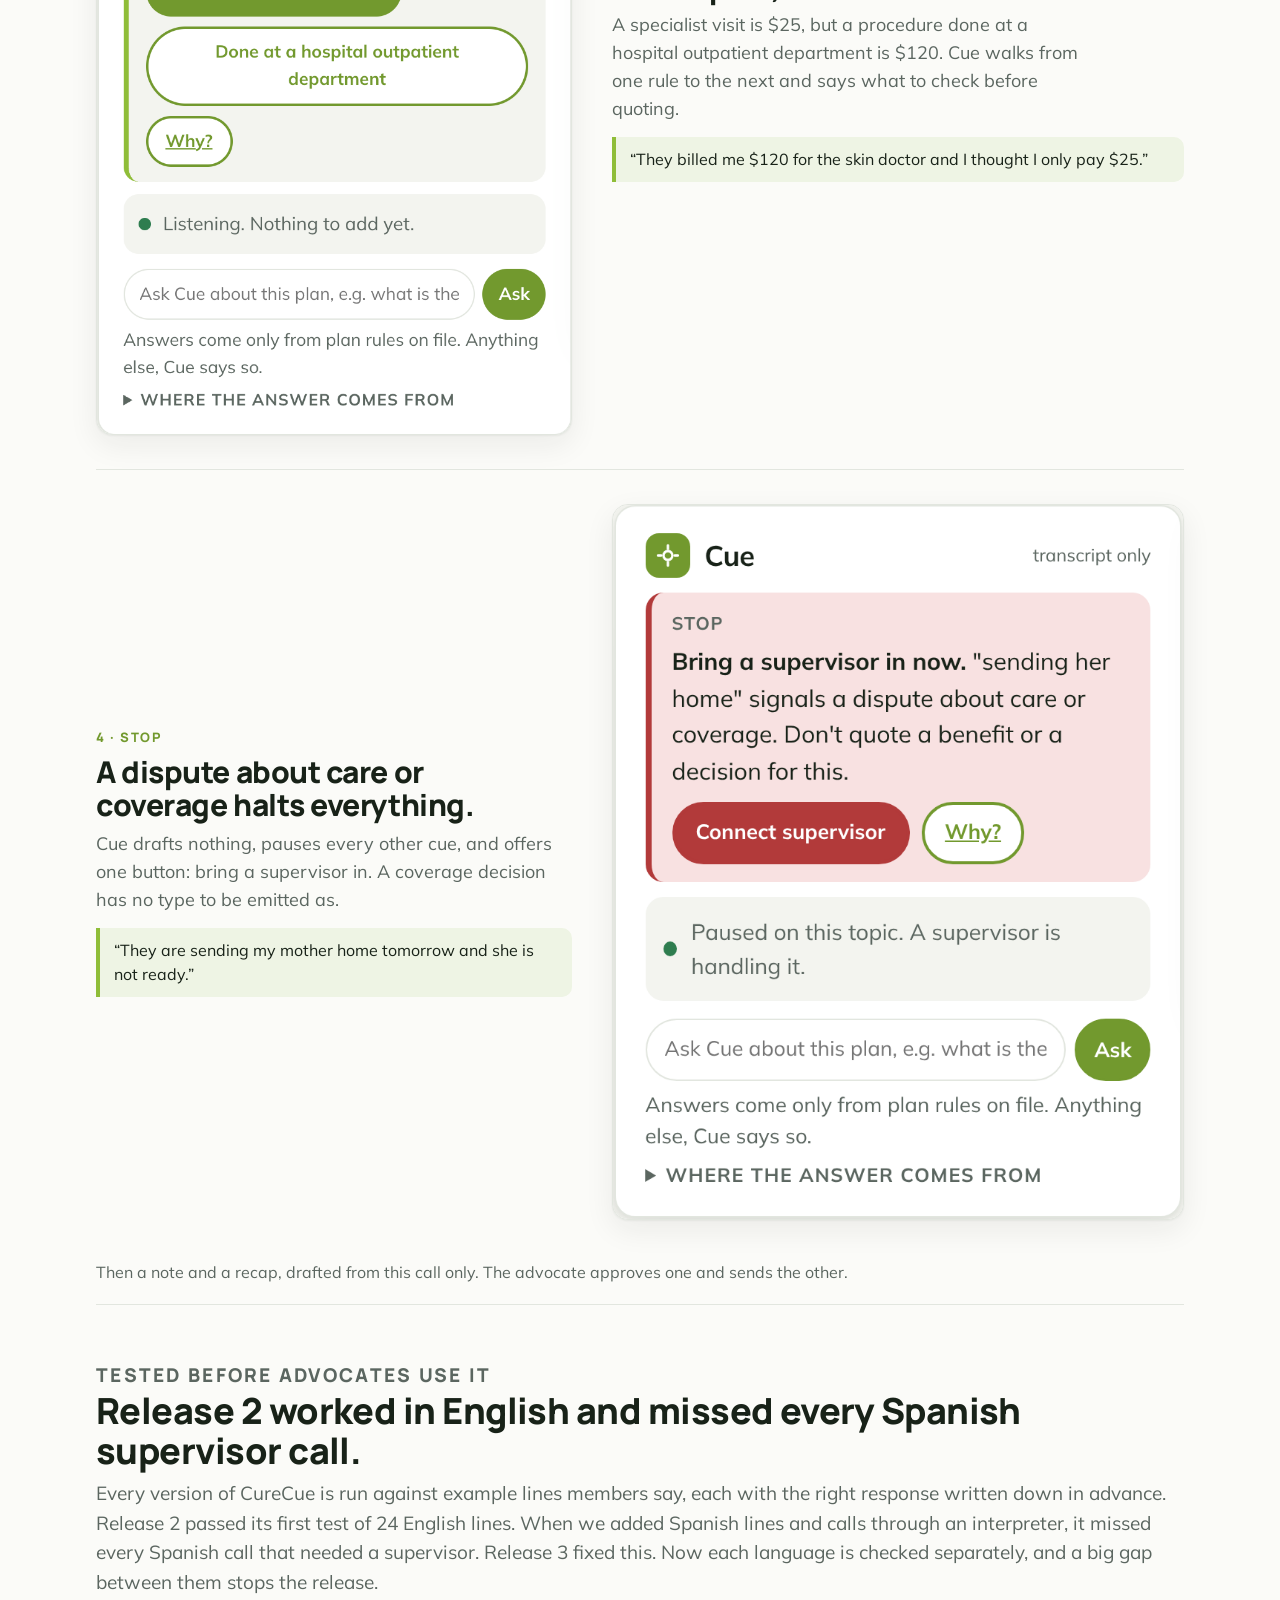
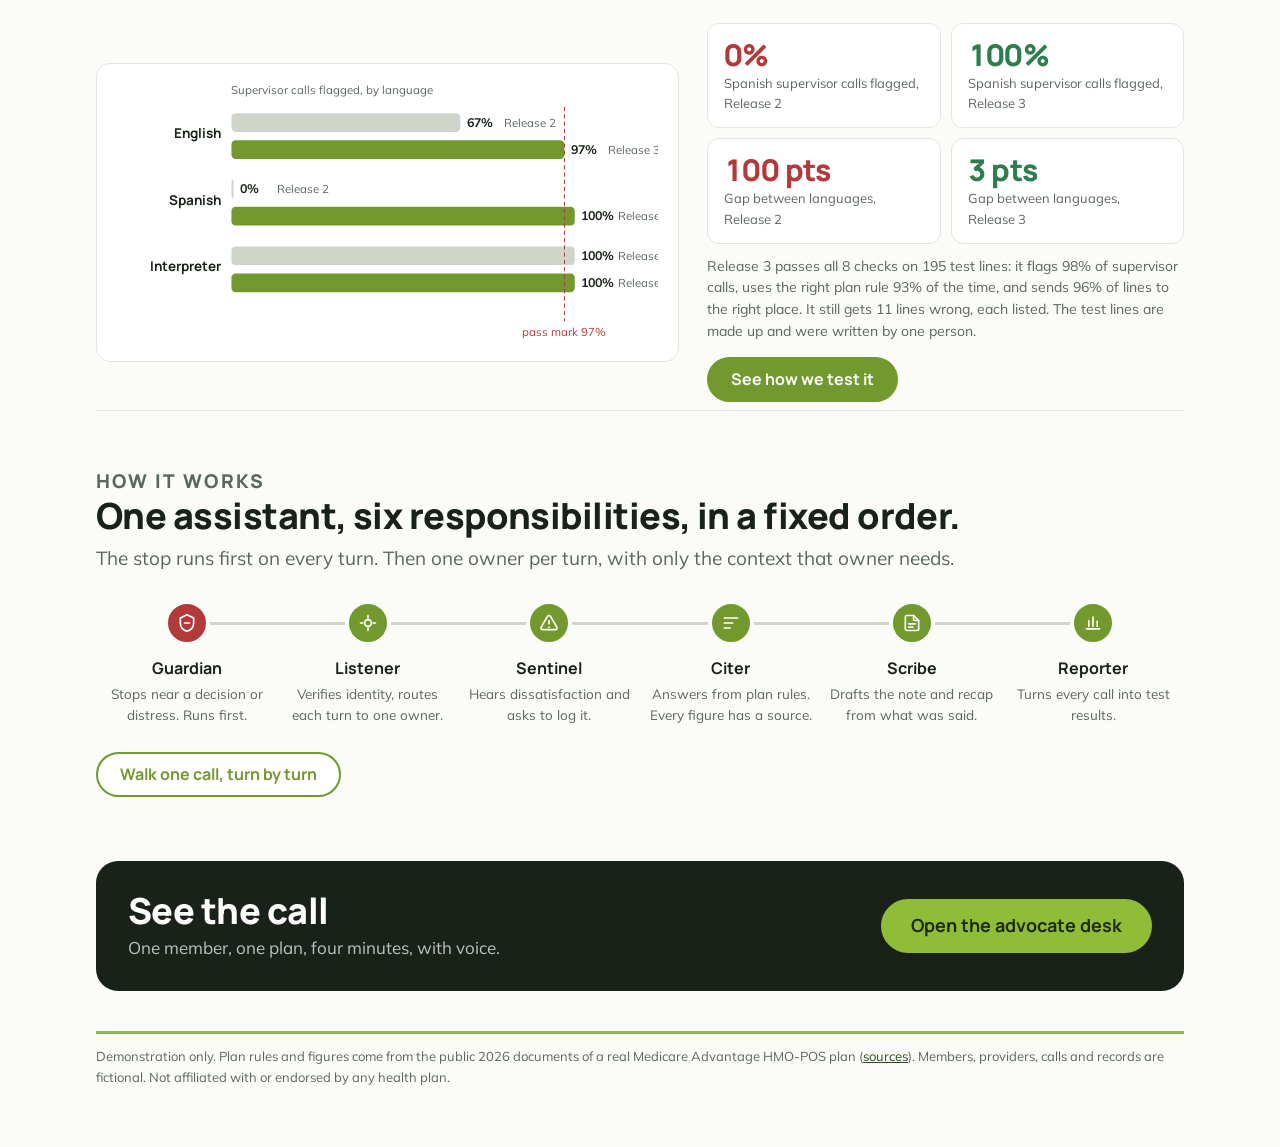
==== commit 783dc434: "Ground the plan rules and test lines in public 2026 plan documents The rules graph now uses one real" ====
--- a/index.html
+++ b/index.html
@@ -17,8 +17,11 @@
 .hero .cta{display:flex;gap:10px;flex-wrap:wrap}
 .shot{margin:34px 0 0;border-radius:18px;overflow:hidden;box-shadow:0 24px 70px rgba(24,34,24,.16);border:1px solid var(--line);background:var(--bg-2)}
 .shot img{display:block;width:100%;height:auto}
-.proof{display:flex;gap:28px;flex-wrap:wrap;margin:18px 0 0;font-size:14px;color:var(--muted)}
-.proof b{display:block;font-family:var(--display);font-size:24px;color:var(--fg);font-variant-numeric:tabular-nums;letter-spacing:-.02em}
+.proof{display:grid;grid-template-columns:repeat(4,minmax(0,1fr));gap:12px;margin:22px 0 0;font-size:14px;color:var(--muted)}
+@media (max-width:760px){.proof{grid-template-columns:repeat(2,minmax(0,1fr))}}
+.proof a{display:block;padding:12px 14px;border:1px solid var(--line);border-radius:12px;background:var(--panel);color:inherit;text-decoration:none;line-height:1.4}
+.proof a:hover{border-color:var(--line-2)}
+.proof b{display:block;font-family:var(--display);font-size:18px;color:var(--fg);margin-bottom:2px}
 /* beats */
 .beat{display:grid;grid-template-columns:minmax(0,5fr) minmax(0,6fr);gap:40px;align-items:center;padding:34px 0;border-top:1px solid var(--line)}
 .beat:first-of-type{border-top:0}
@@ -81,8 +84,8 @@
     <div class="pic"><img src="assets/beats/hear.png" alt="Cue flags a repeat contact as a grievance and asks the advocate to log it" width="768" height="916"></div>
   </div>
   <div class="beat">
-    <div><div class="num">3 · Answer</div><h3>Every figure comes from a rule on the plan, with the rule shown.</h3><p>The specialist copay depends on a referral, which depends on primary care. Cue walks that path and says what to check before quoting.</p><q>They billed me $120 and I thought I only pay $35.</q></div>
-    <div class="pic"><img src="assets/beats/answer.png" alt="Cue's suggested answer with the referral check and the two confirm buttons" width="768" height="1064"></div>
+    <div><div class="num">3 · Answer</div><h3>Every figure comes from a rule on the plan, with the rule shown.</h3><p>A specialist visit is $25, but a procedure done at a hospital outpatient department is $120. Cue walks from one rule to the next and says what to check before quoting.</p><q>They billed me $120 for the skin doctor and I thought I only pay $25.</q></div>
+    <div class="pic"><img src="assets/beats/answer.png" alt="Cue's suggested answer with the place-of-service check and the two confirm buttons" width="764" height="1254"></div>
   </div>
   <div class="beat">
     <div><div class="num">4 · Stop</div><h3>A dispute about care or coverage halts everything.</h3><p>Cue drafts nothing, pauses every other cue, and offers one button: bring a supervisor in. A coverage decision has no type to be emitted as.</p><q>They are sending my mother home tomorrow and she is not ready.</q></div>
@@ -118,7 +121,7 @@
 
 <div class="cta-band"><div><h2>See the call</h2><p>One member, one plan, four minutes, with voice.</p></div><a class="btn lg" href="app/">Open the advocate desk</a></div>
 
-<p class="foot">Demonstration only. Every member, plan, provider, figure and call is synthetic. No real health plan, organisation, person or document is represented.</p>
+<p class="foot">Demonstration only. Plan rules and figures come from the public 2026 documents of a real Medicare Advantage HMO-POS plan (<a href="evals.html#sources">sources</a>). Members, providers, calls and records are fictional. Not affiliated with or endorsed by any health plan.</p>
 </div>
 <script src="rules.js"></script>
 <script src="eval/golden.js"></script>
@@ -126,7 +129,7 @@
 (function(){const R=window.CureCueRules,G=window.CureCueGolden;const f=x=>x.toFixed(2),pc=x=>Math.round(x*100)+"%";
  const runs=R.RELEASES.map(rel=>({rel,...R.score(G,rel)}));const cur=runs.find(r=>r.rel===R.CURRENT_RELEASE);const prev=runs.find(r=>r.rel===R.CURRENT_RELEASE-1)||runs[0];
  const miss=cur.rows.filter(e=>!e.ok).length;
- document.getElementById("proof").innerHTML=`<span><b>${G.length}</b>test lines</span><span><b>${cur.gates.length}</b>pass/fail checks</span><span><b>${runs.filter(r=>r.failed).length}</b>older versions fail today</span><span><b>${miss}</b>known mistakes, listed</span>`;
+ document.getElementById("proof").innerHTML=`<a href="evals.html#sources"><b>Every figure</b>comes from a page in the plan's public documents</a><a href="architecture.html"><b>Stops</b>on appeals, discharges and emergencies</a><a href="evals.html"><b>Tested</b>on every change; mistakes listed by name</a><a href="app/"><b>You decide</b>Cue suggests; the advocate confirms</a>`;
  const L=[["en","English"],["es","Spanish"],["interp","Interpreter"]];
  const W=520,H=250,x0=110,y0=20,bw=18,gap=8,rowH=64;const lastGate=cur.gates.find(g=>g.metric==="escalation_recall");
  let s=`<text x="${x0}" y="12" font-size="11" fill="#5b6660" font-family="Mulish">Supervisor calls flagged, by language</text>`;
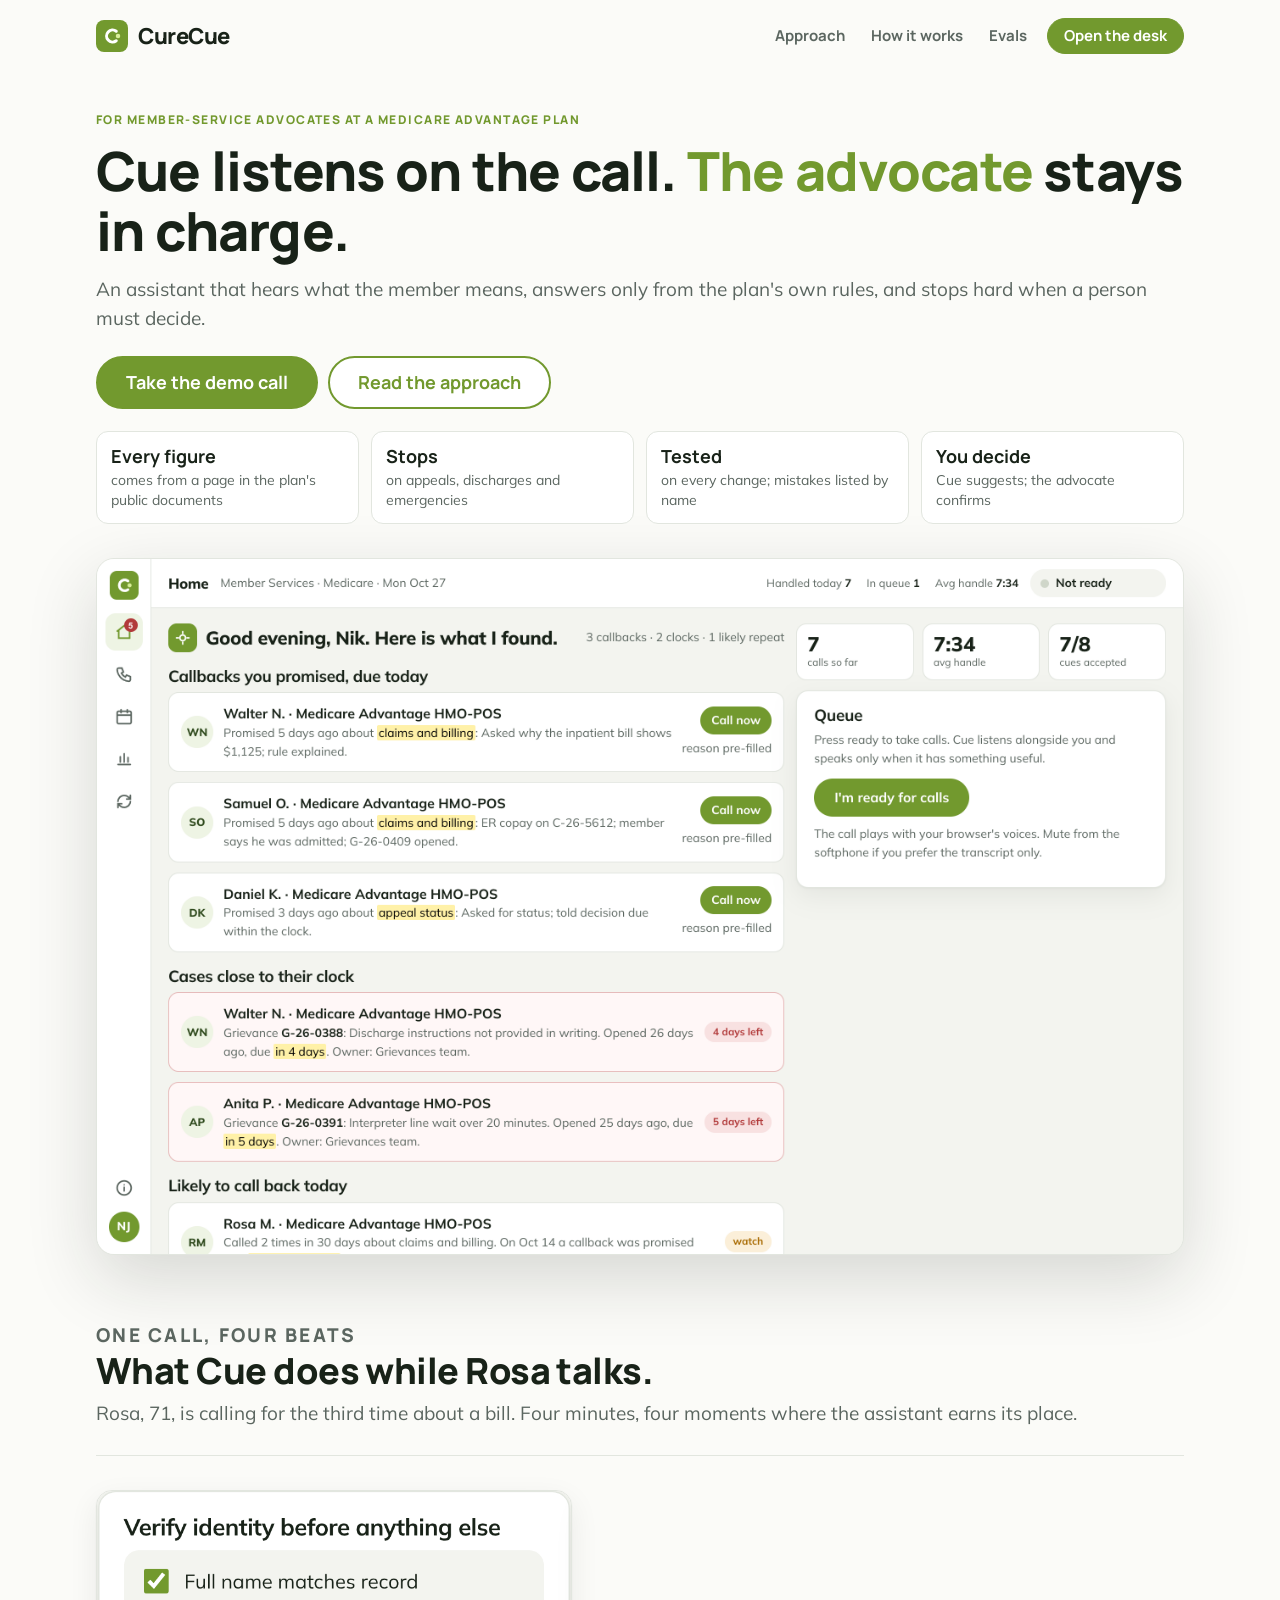
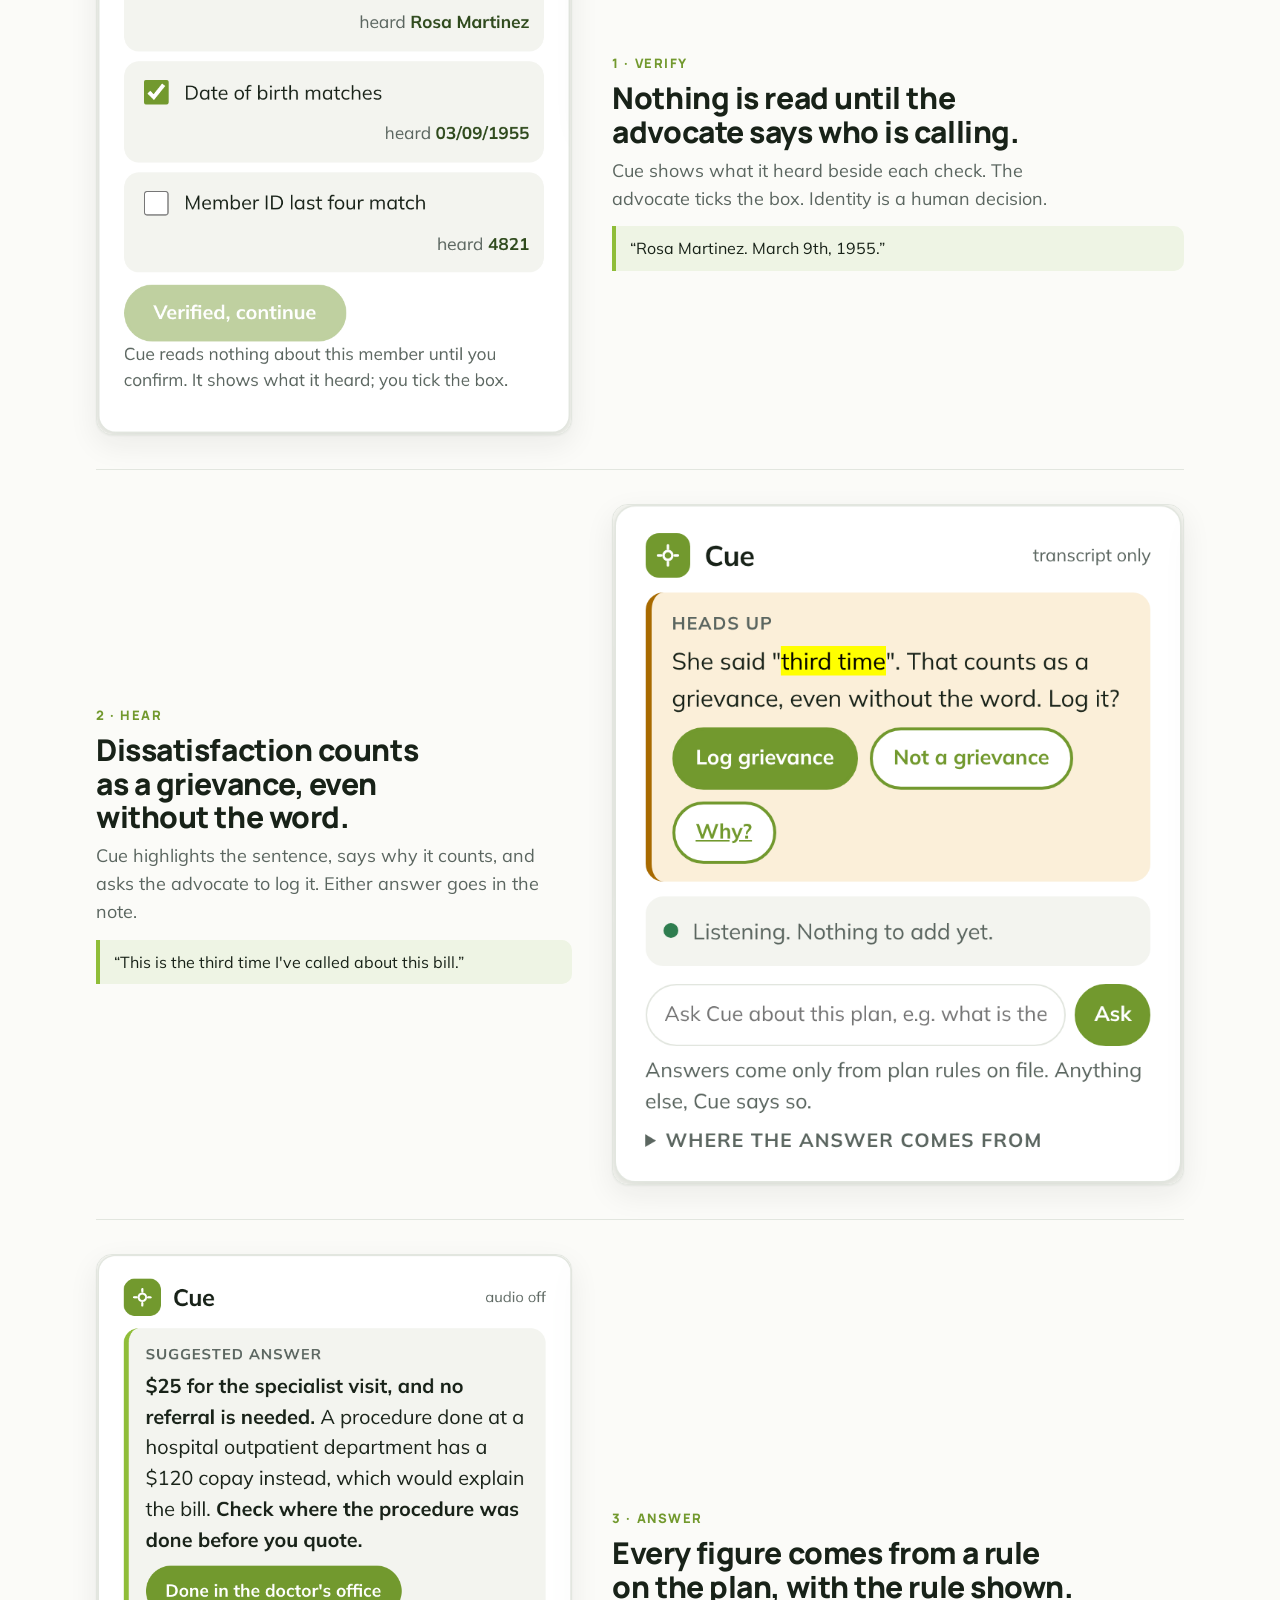
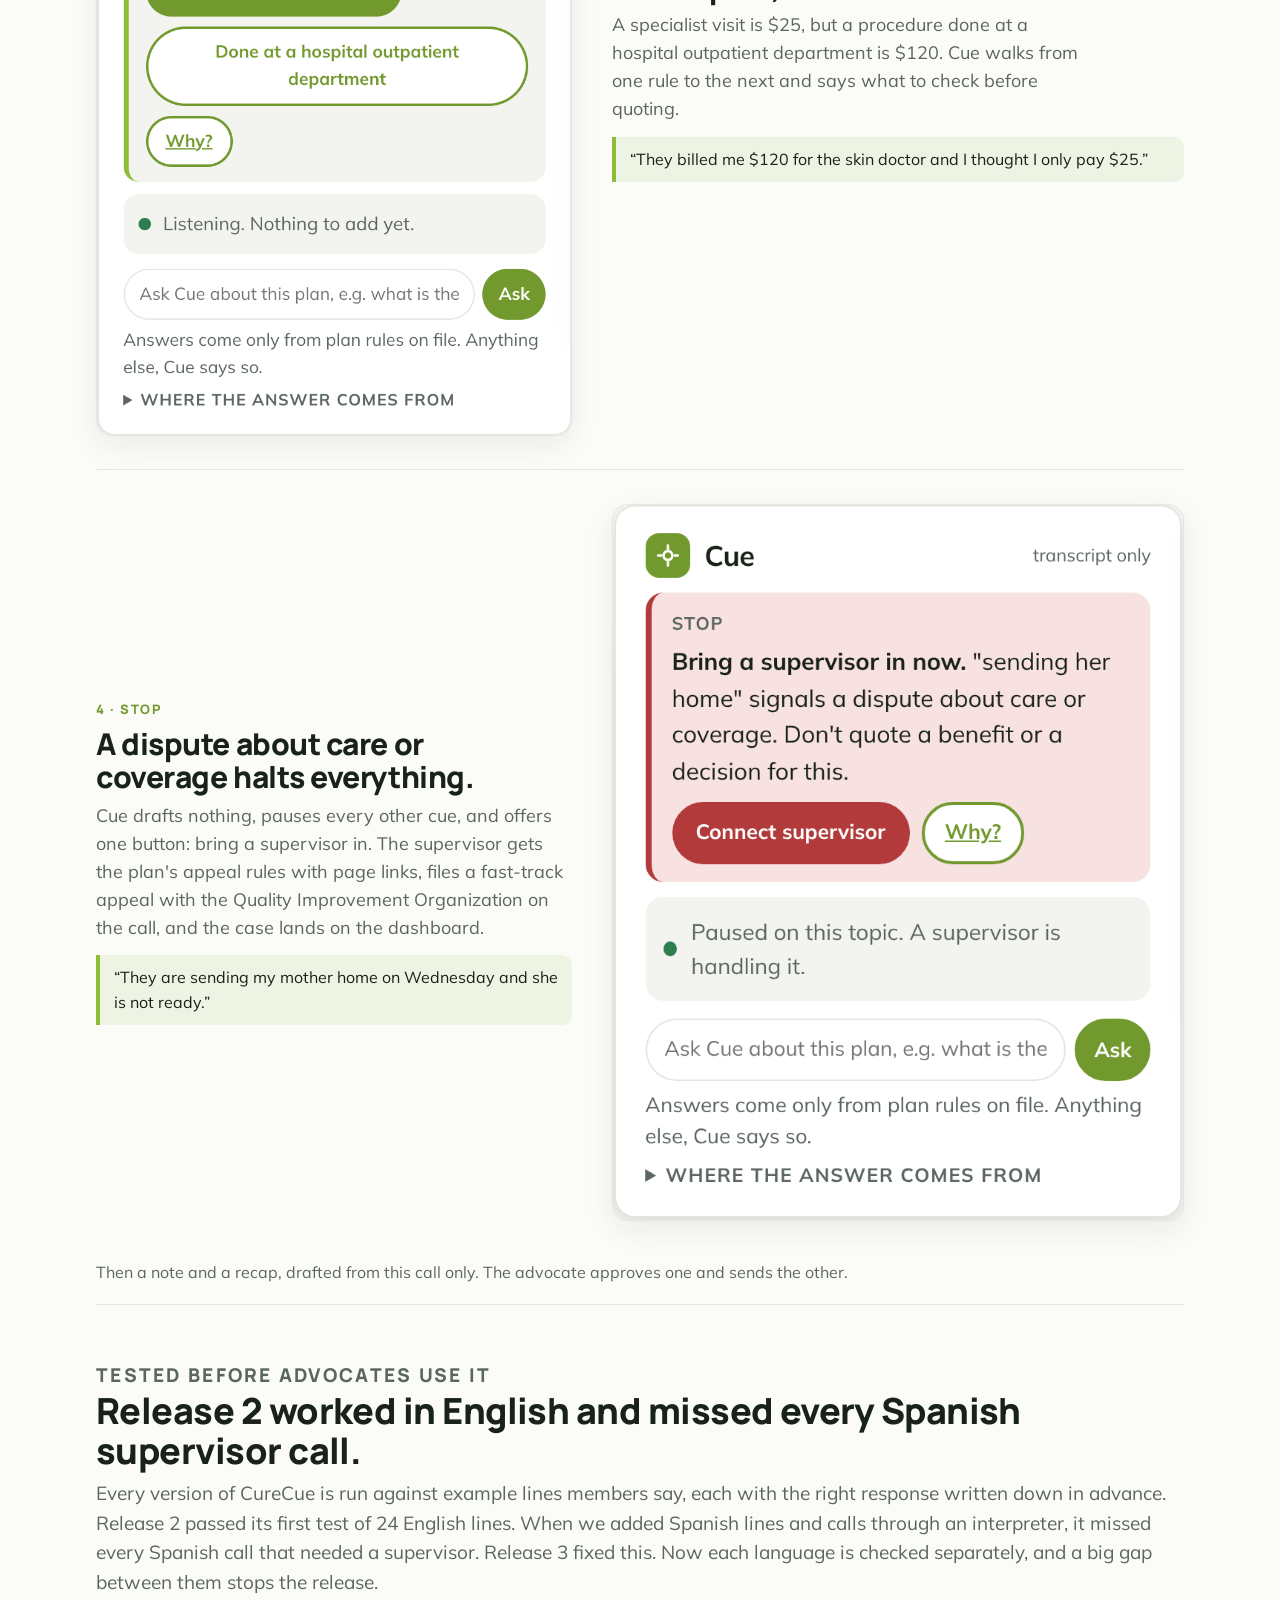
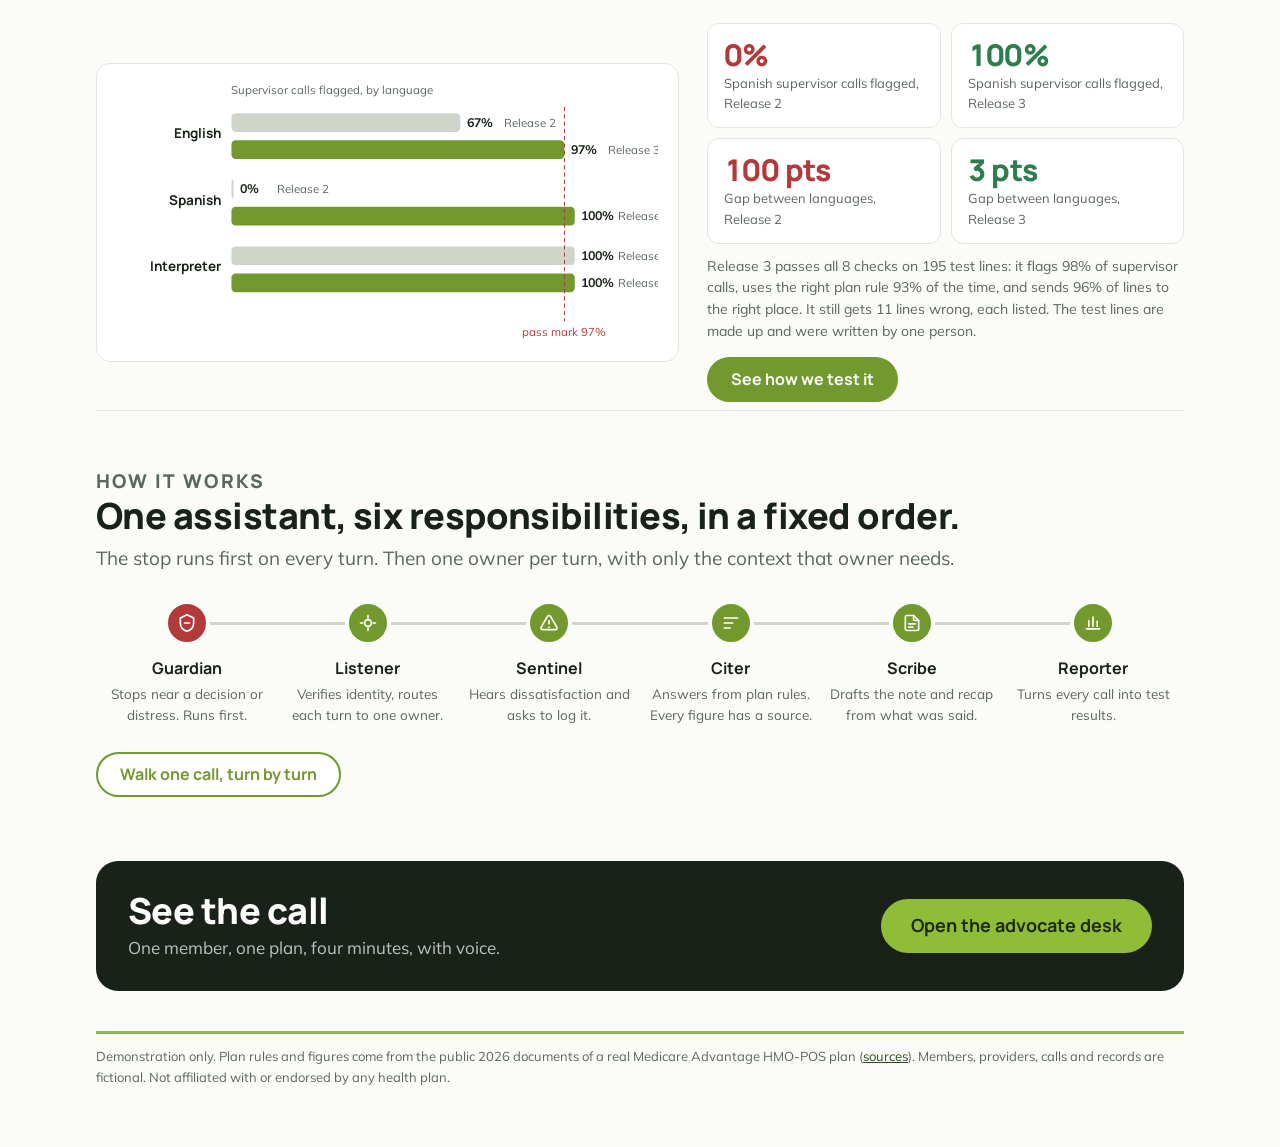
==== commit 9890d56a: "Full call with supervisor, three voices, source files in the repo - sources/: the plan's 2026 Summar" ====
--- a/index.html
+++ b/index.html
@@ -88,7 +88,7 @@
     <div class="pic"><img src="assets/beats/answer.png" alt="Cue's suggested answer with the place-of-service check and the two confirm buttons" width="764" height="1254"></div>
   </div>
   <div class="beat">
-    <div><div class="num">4 · Stop</div><h3>A dispute about care or coverage halts everything.</h3><p>Cue drafts nothing, pauses every other cue, and offers one button: bring a supervisor in. A coverage decision has no type to be emitted as.</p><q>They are sending my mother home tomorrow and she is not ready.</q></div>
+    <div><div class="num">4 · Stop</div><h3>A dispute about care or coverage halts everything.</h3><p>Cue drafts nothing, pauses every other cue, and offers one button: bring a supervisor in. The supervisor gets the plan's appeal rules with page links, files a fast-track appeal with the Quality Improvement Organization on the call, and the case lands on the dashboard.</p><q>They are sending my mother home on Wednesday and she is not ready.</q></div>
     <div class="pic"><img src="assets/beats/stop.png" alt="Cue's stop cue with the single action to connect a supervisor" width="768" height="962"></div>
   </div>
   <p class="after">Then a note and a recap, drafted from this call only. The advocate approves one and sends the other.</p>
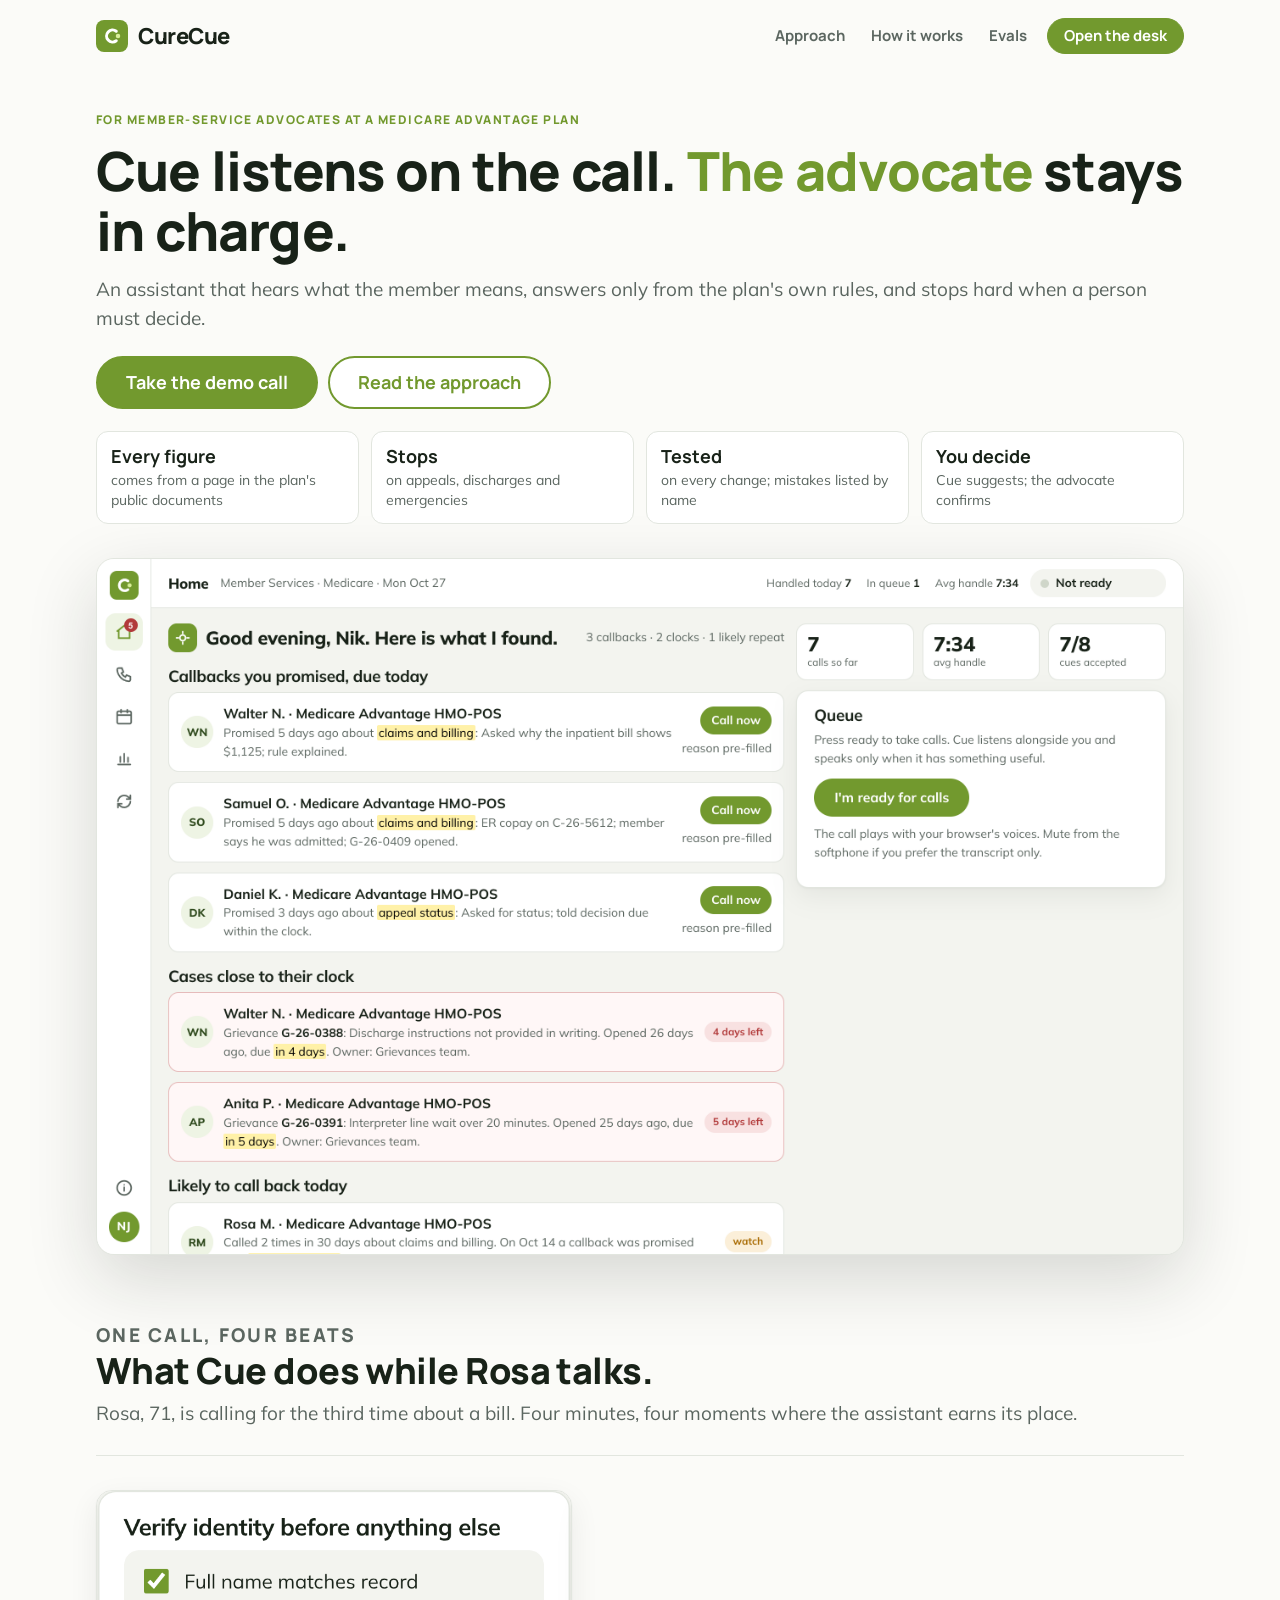
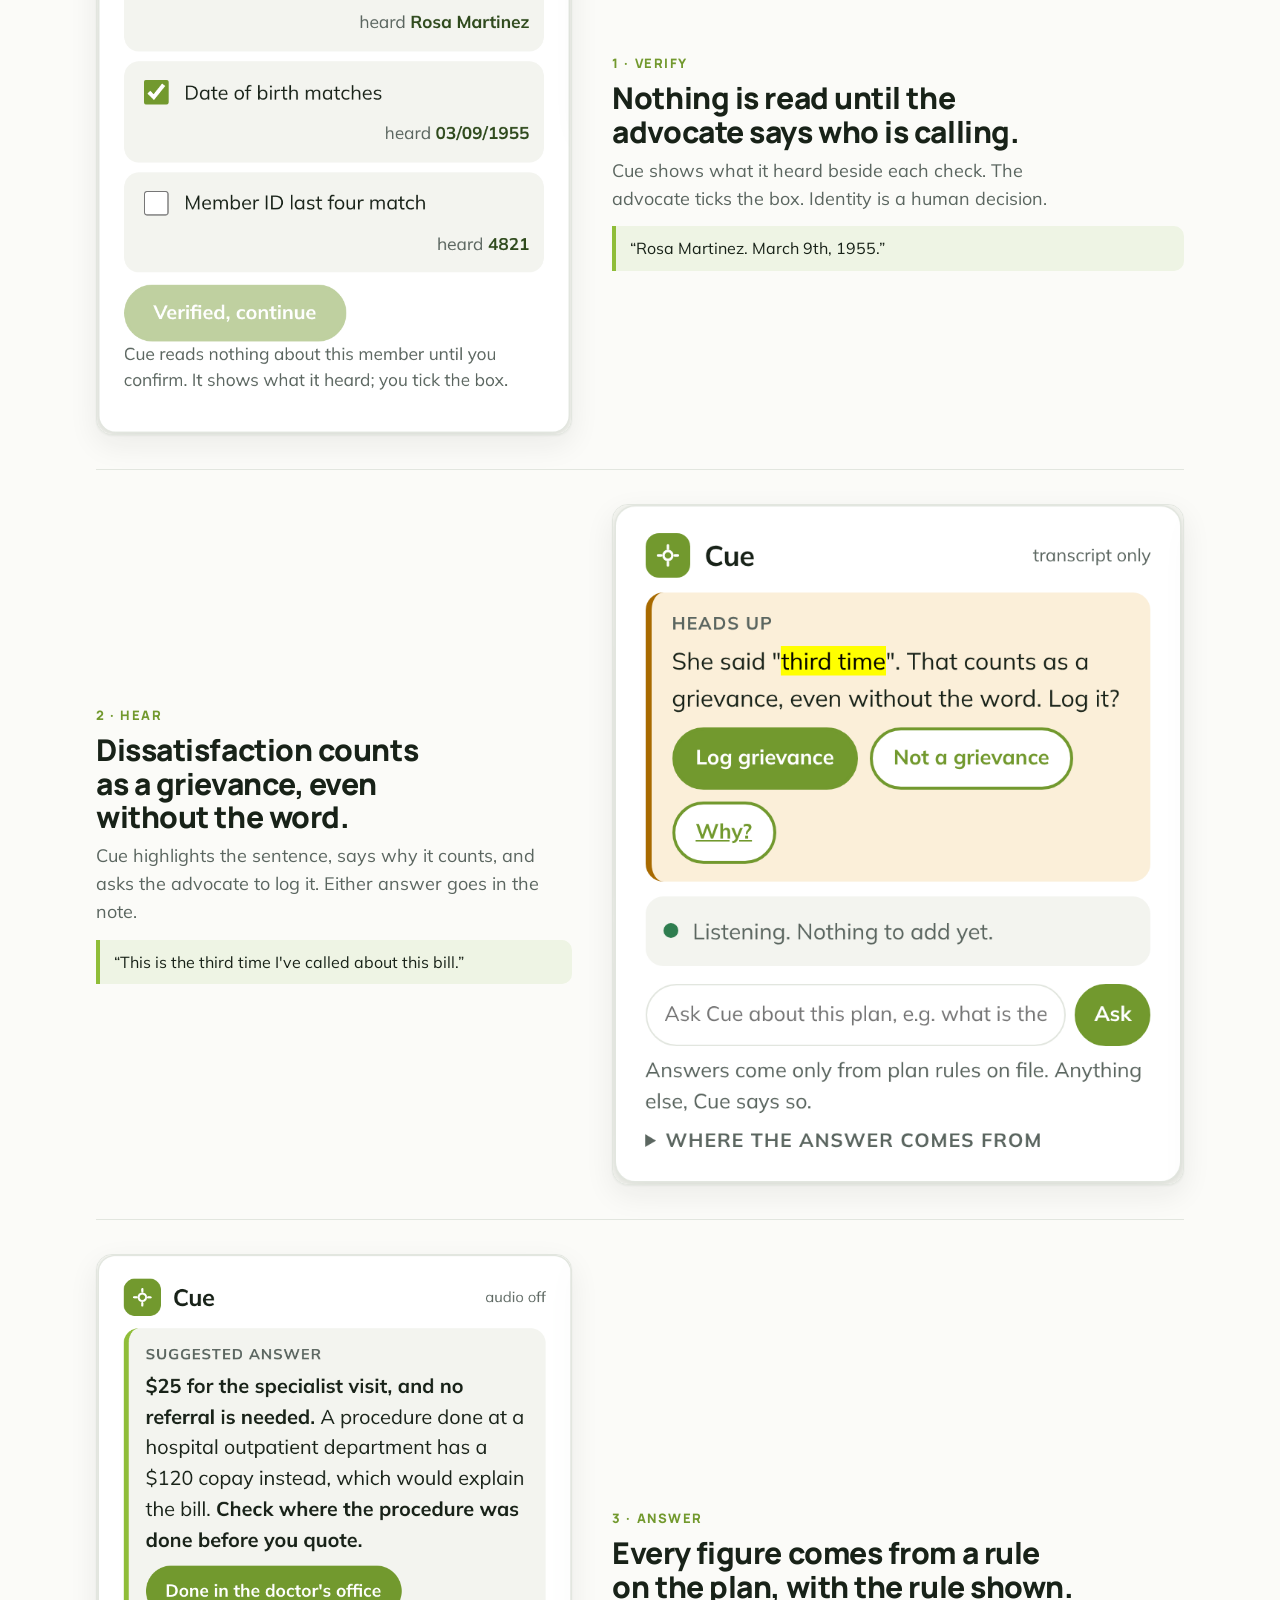
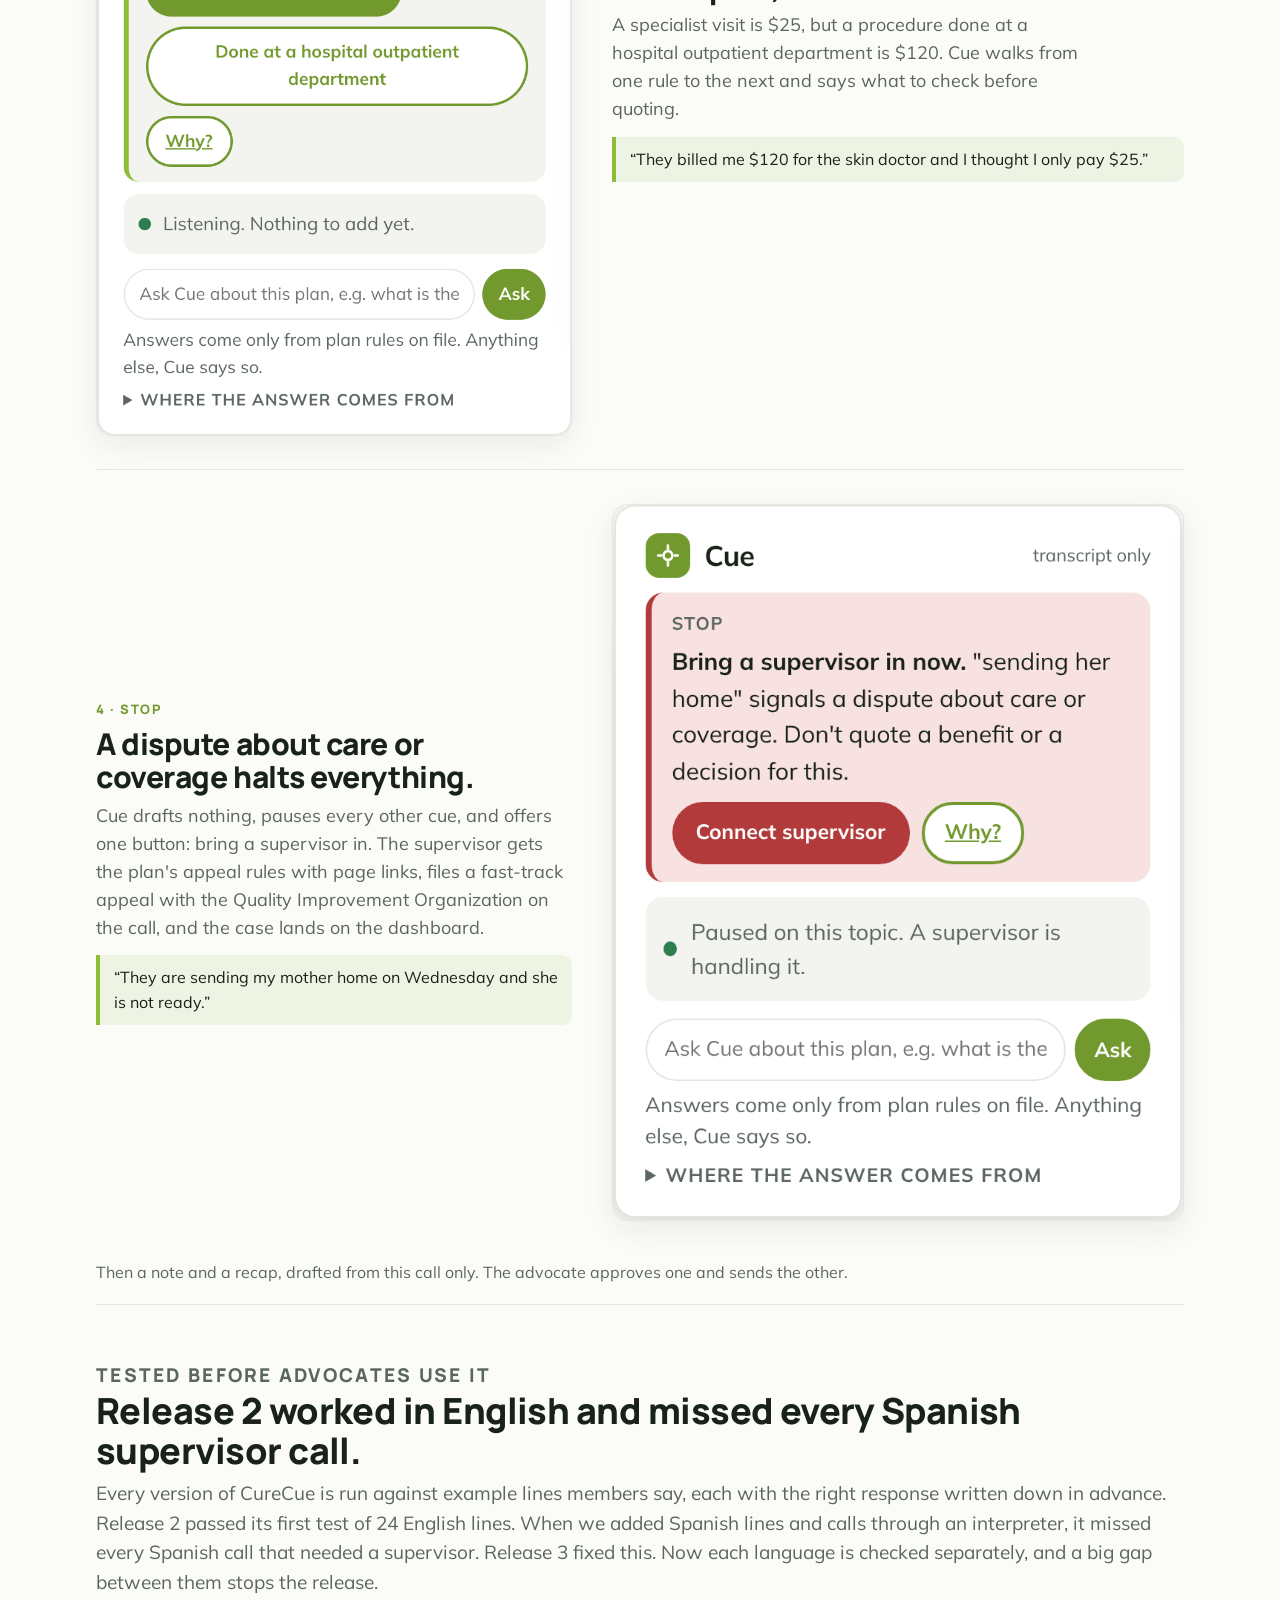
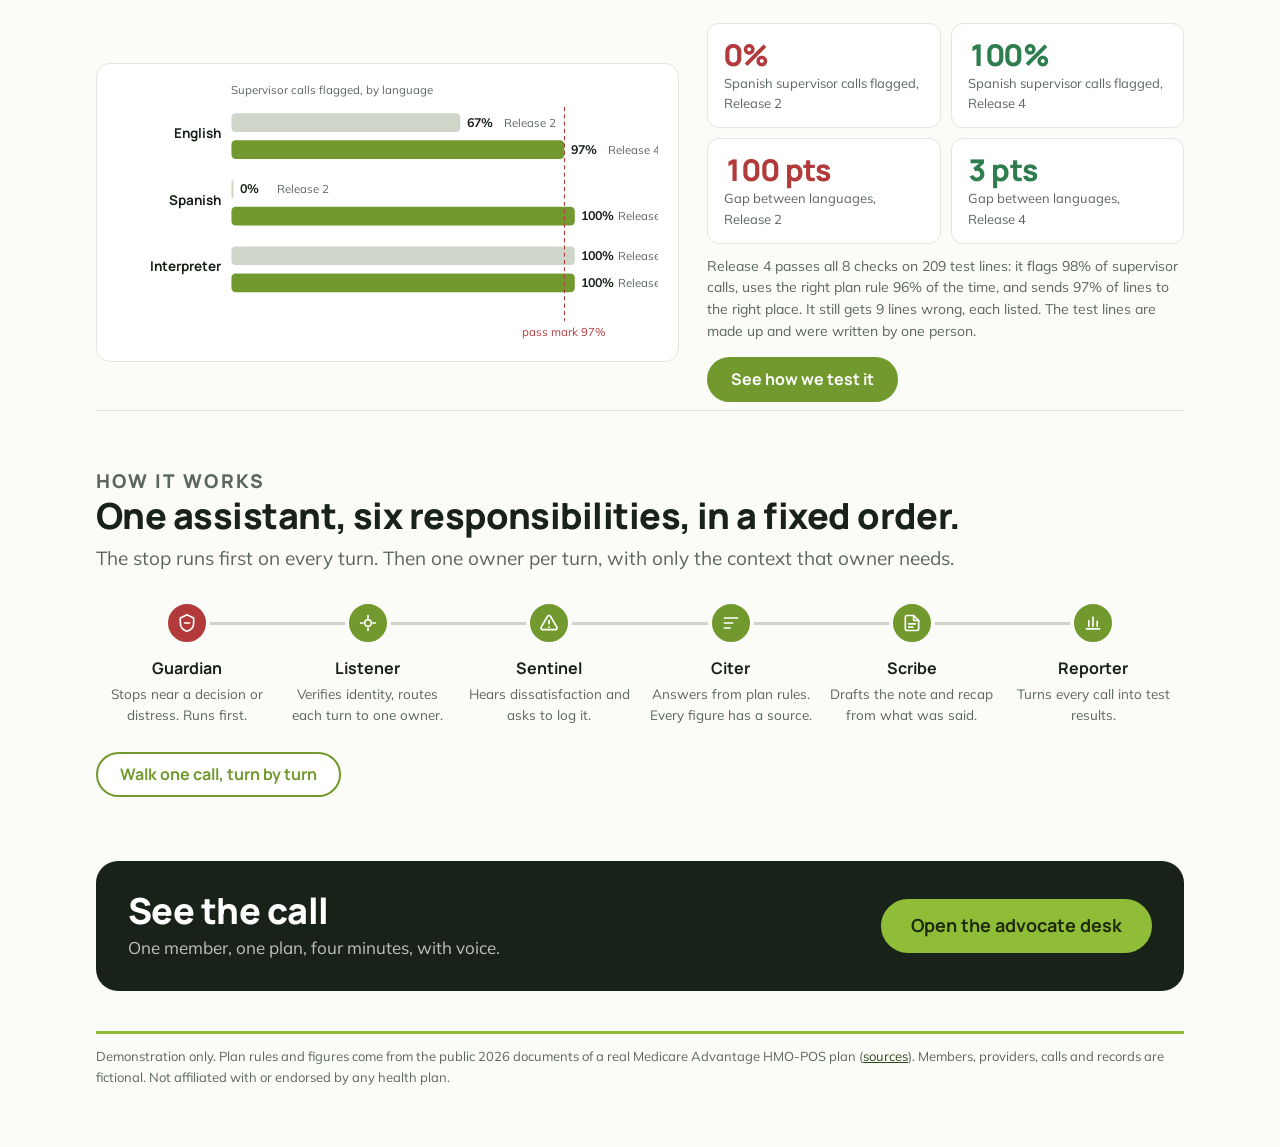
==== commit 9264fa66: "Release 4: more cited plan rules, a source trace on every Cue card - 16 more rules from the plan's S" ====
--- a/index.html
+++ b/index.html
@@ -127,7 +127,7 @@
 <script src="eval/golden.js"></script>
 <script>
 (function(){const R=window.CureCueRules,G=window.CureCueGolden;const f=x=>x.toFixed(2),pc=x=>Math.round(x*100)+"%";
- const runs=R.RELEASES.map(rel=>({rel,...R.score(G,rel)}));const cur=runs.find(r=>r.rel===R.CURRENT_RELEASE);const prev=runs.find(r=>r.rel===R.CURRENT_RELEASE-1)||runs[0];
+ const runs=R.RELEASES.map(rel=>({rel,...R.score(G,rel)}));const cur=runs.find(r=>r.rel===R.CURRENT_RELEASE);const prev=runs.find(r=>r.rel===2);/* the language finding is about Release 2 */
  const miss=cur.rows.filter(e=>!e.ok).length;
  document.getElementById("proof").innerHTML=`<a href="evals.html#sources"><b>Every figure</b>comes from a page in the plan's public documents</a><a href="architecture.html"><b>Stops</b>on appeals, discharges and emergencies</a><a href="evals.html"><b>Tested</b>on every change; mistakes listed by name</a><a href="app/"><b>You decide</b>Cue suggests; the advocate confirms</a>`;
  const L=[["en","English"],["es","Spanish"],["interp","Interpreter"]];
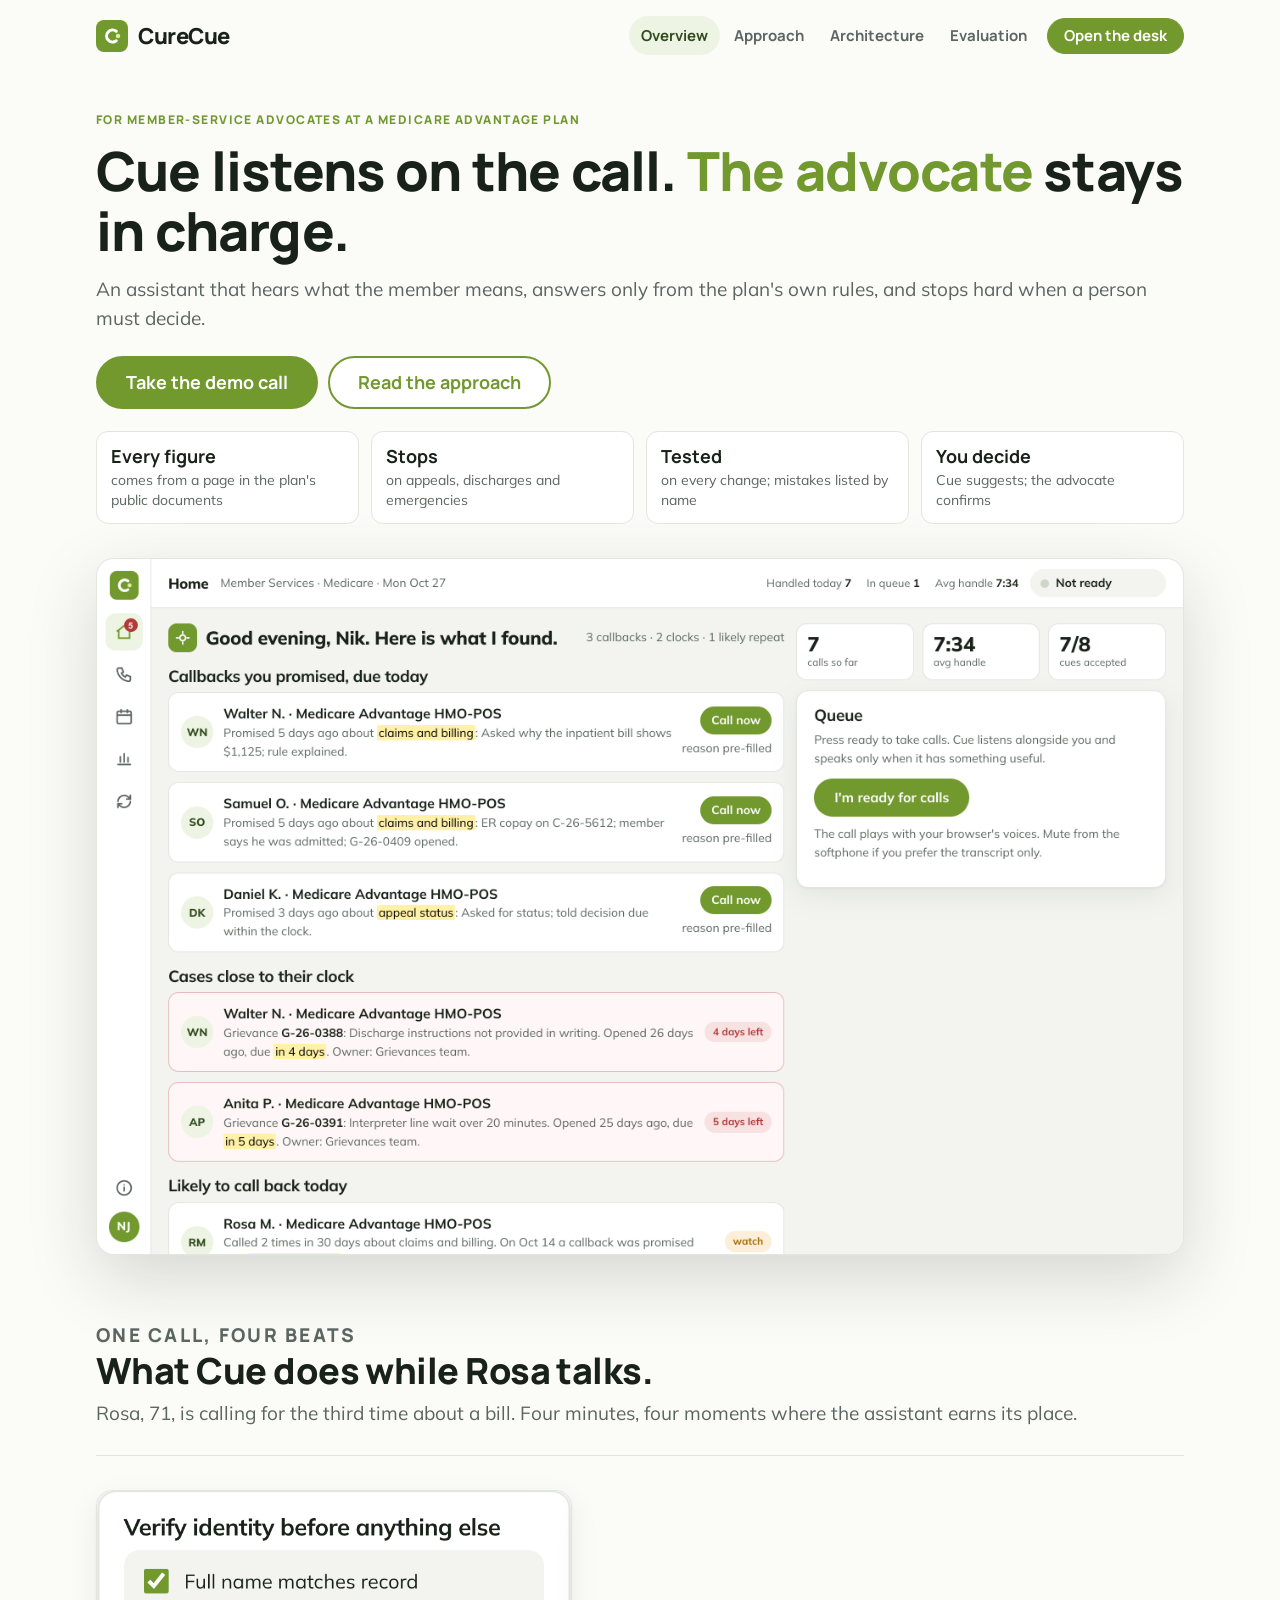
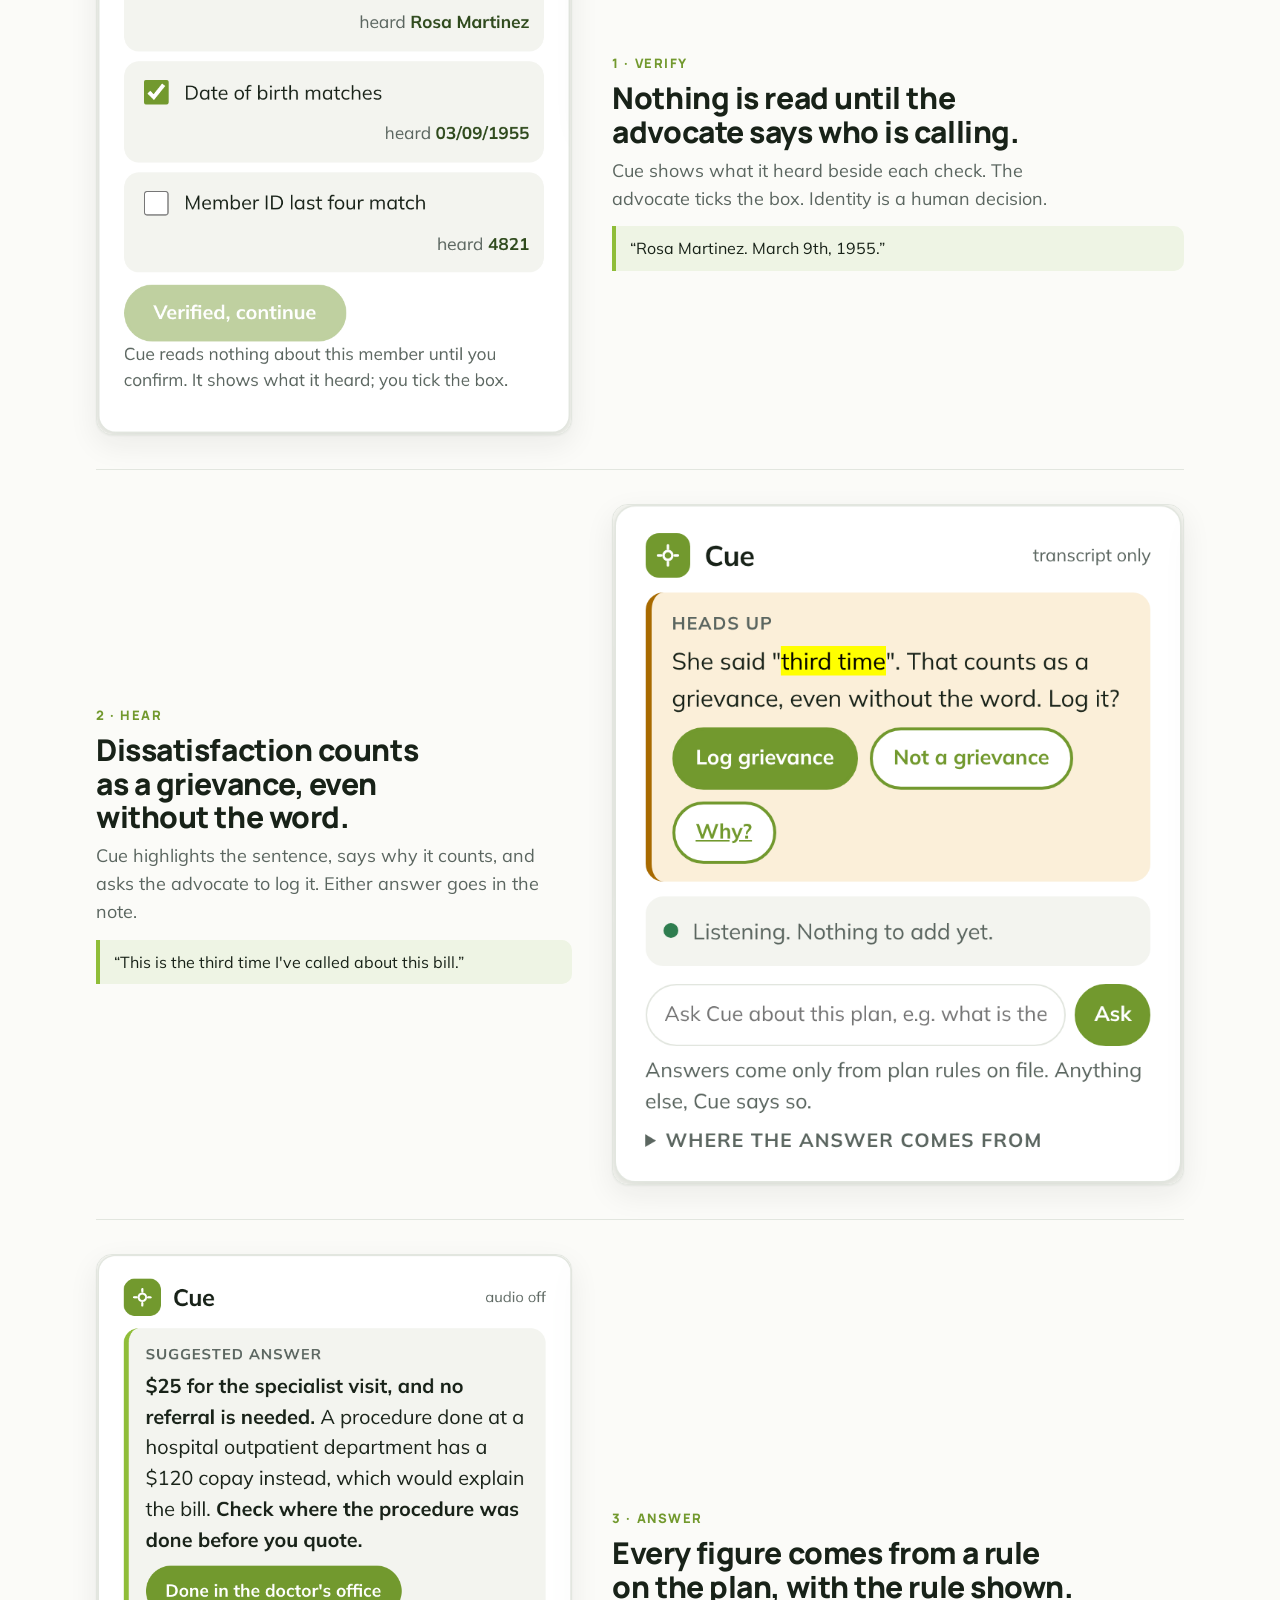
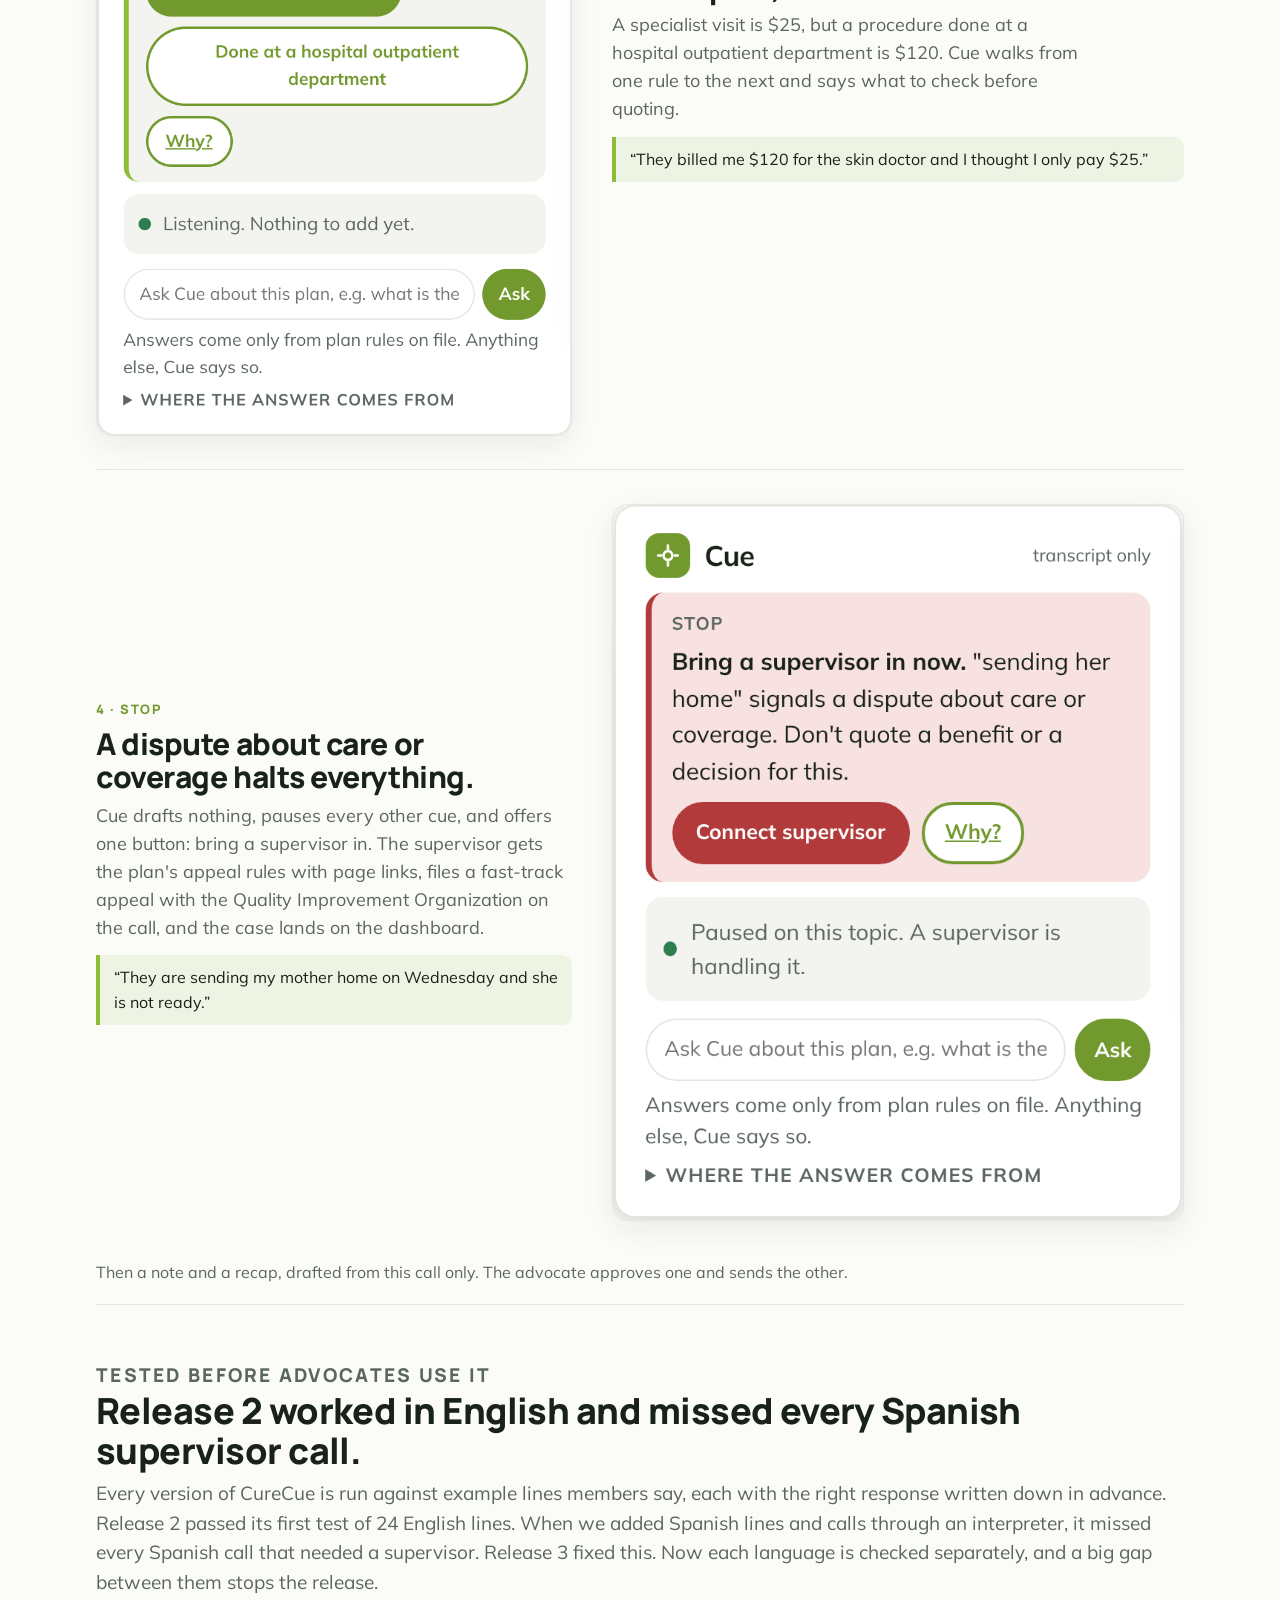
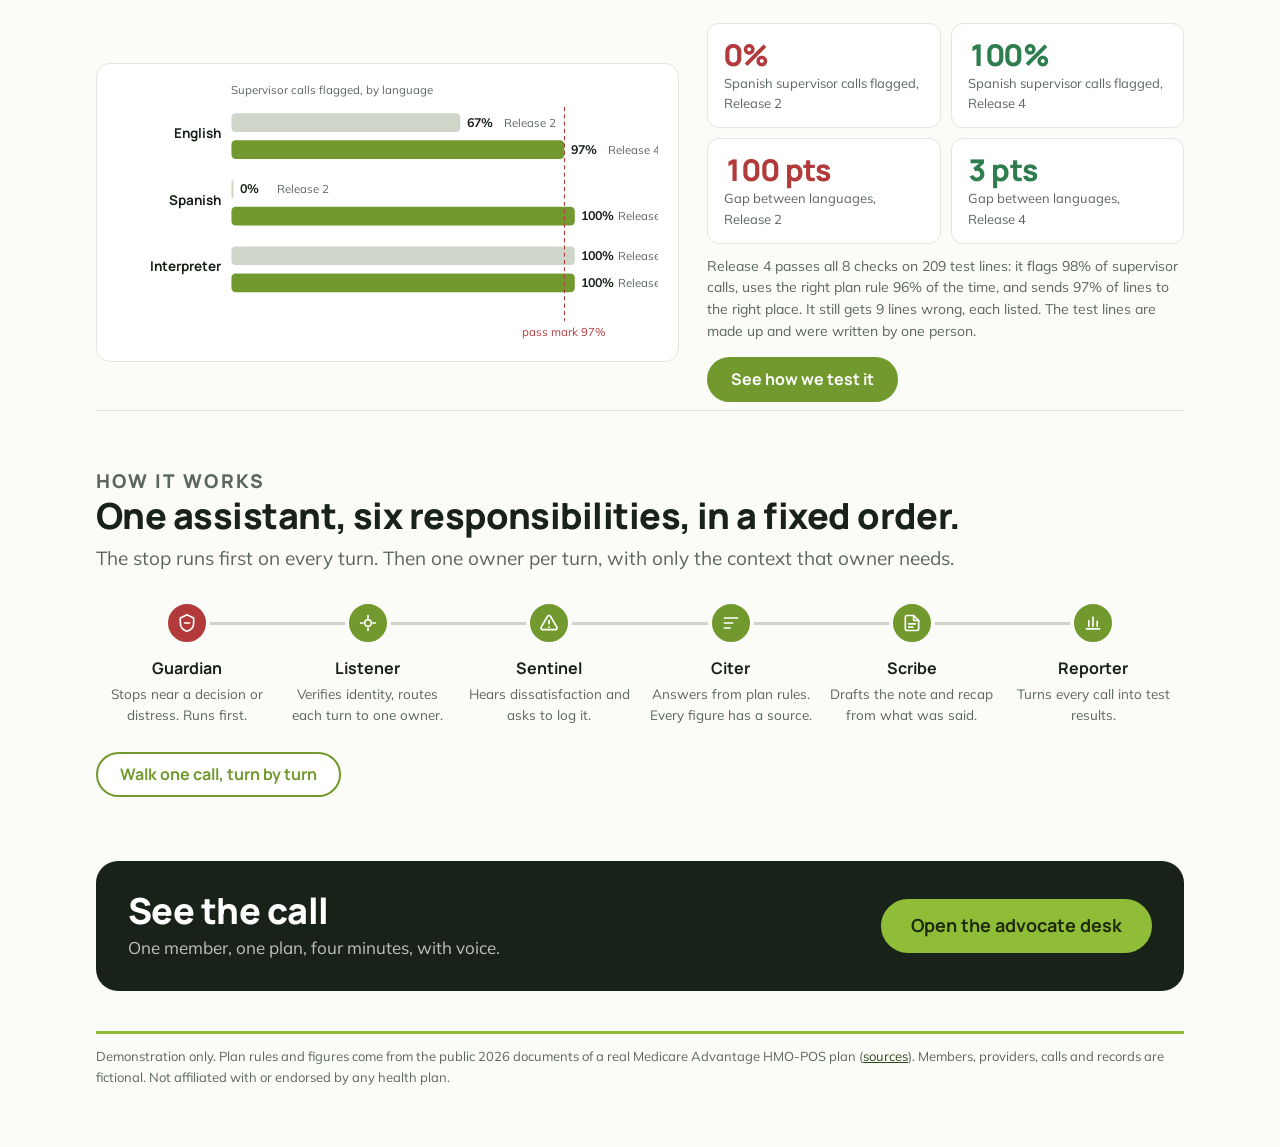
==== commit f2f7f5b3: "Connections screen with live sources; product-style titles - Desk rail gets labels; screens renamed " ====
--- a/index.html
+++ b/index.html
@@ -3,7 +3,7 @@
 <head>
 <meta charset="utf-8">
 <meta name="viewport" content="width=device-width,initial-scale=1,viewport-fit=cover">
-<title>CureCue · An assistant beside the advocate</title>
+<title>CureCue · Overview</title>
 <meta name="description" content="CureCue listens alongside a member-service advocate on a live call, cites the plan rule behind every figure, stops hard near a coverage decision, and is tested on every change, with failing versions stopped.">
 <link rel="icon" href="assets/mark.svg" type="image/svg+xml">
 <link rel="stylesheet" href="https://fonts.googleapis.com/css2?family=Manrope:wght@700;800&family=Mulish:wght@400;600;700;800&display=swap">
@@ -60,7 +60,7 @@
 <div class="wrap">
 <nav class="nav">
   <a class="logo" href="./"><img src="assets/mark.svg" alt="">CureCue</a>
-  <div class="links"><a href="approach.html">Approach</a><a href="architecture.html">How it works</a><a href="evals.html">Evals</a><a class="btn primary sm" href="app/">Open the desk</a></div>
+  <div class="links"><a href="./" aria-current="page">Overview</a><a href="approach.html">Approach</a><a href="architecture.html">Architecture</a><a href="evals.html">Evaluation</a><a class="btn primary sm" href="app/">Open the desk</a></div>
 </nav>
 
 <section class="hero">
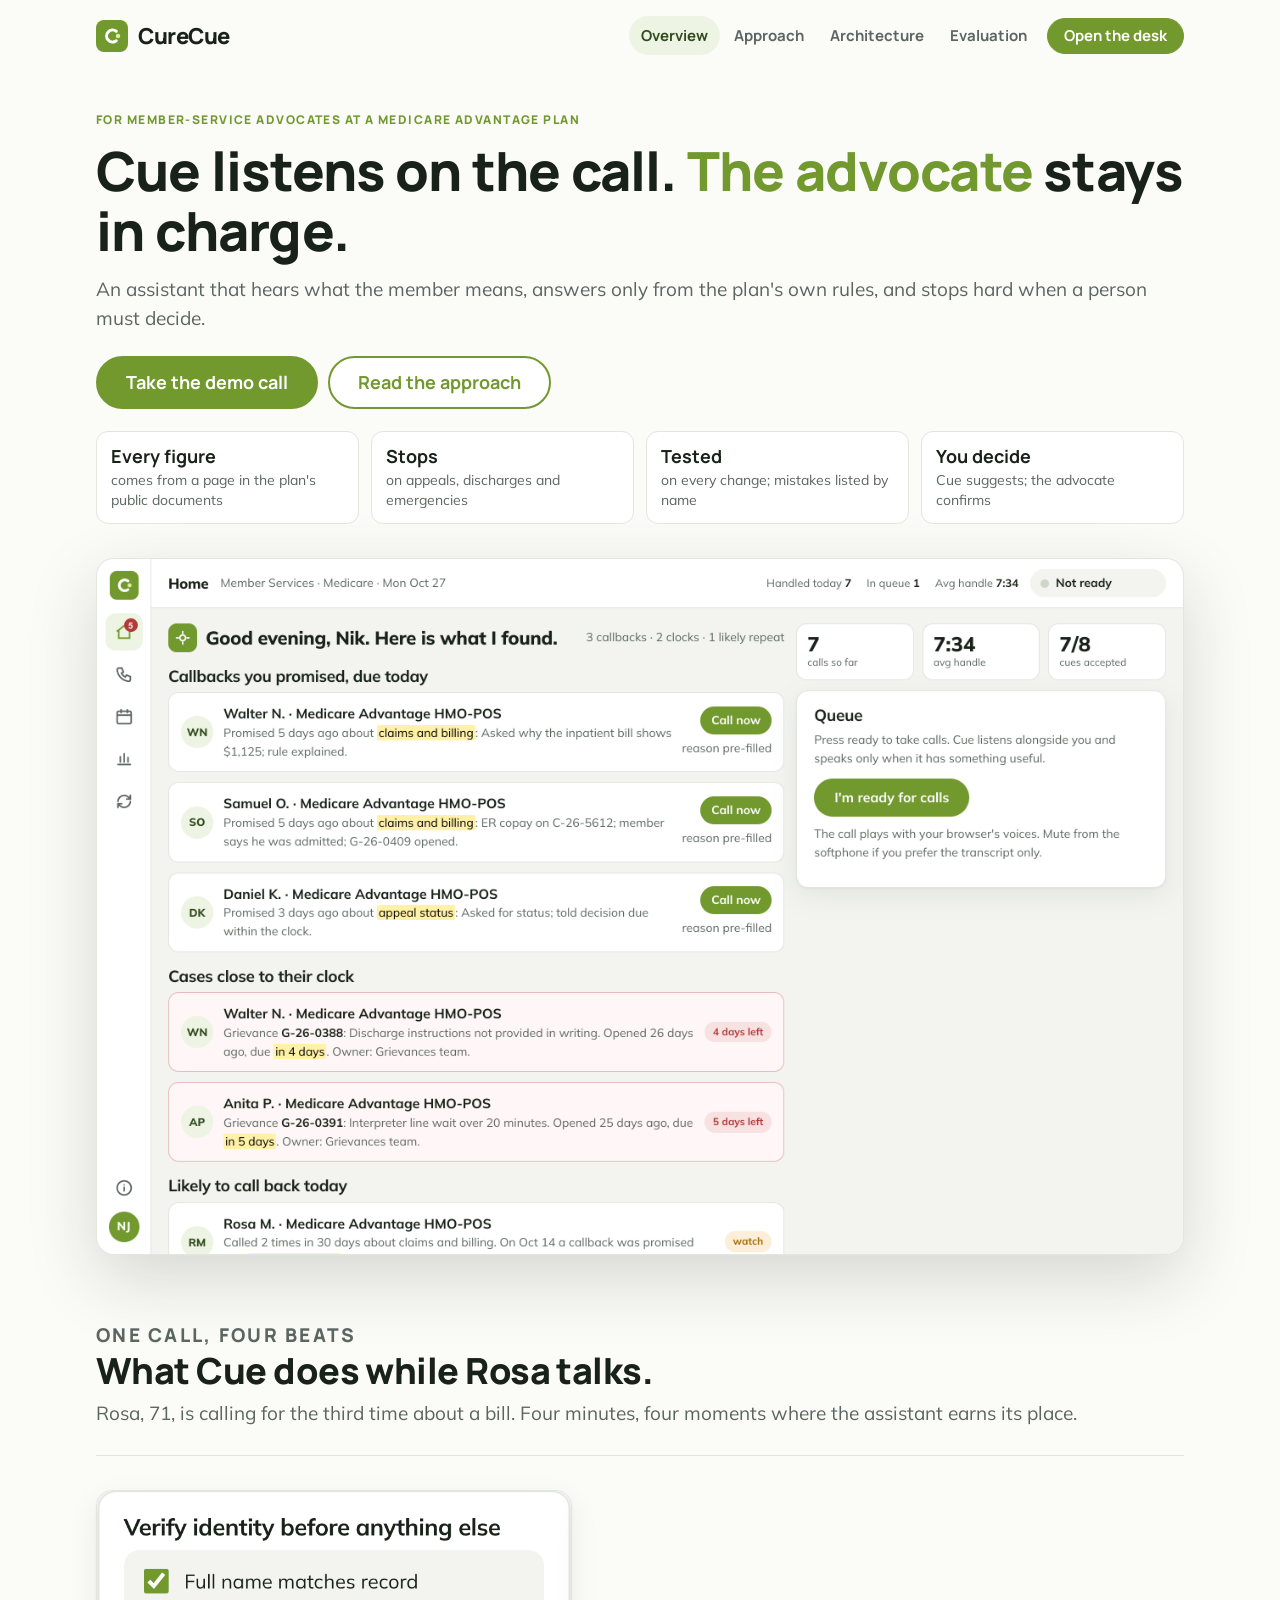
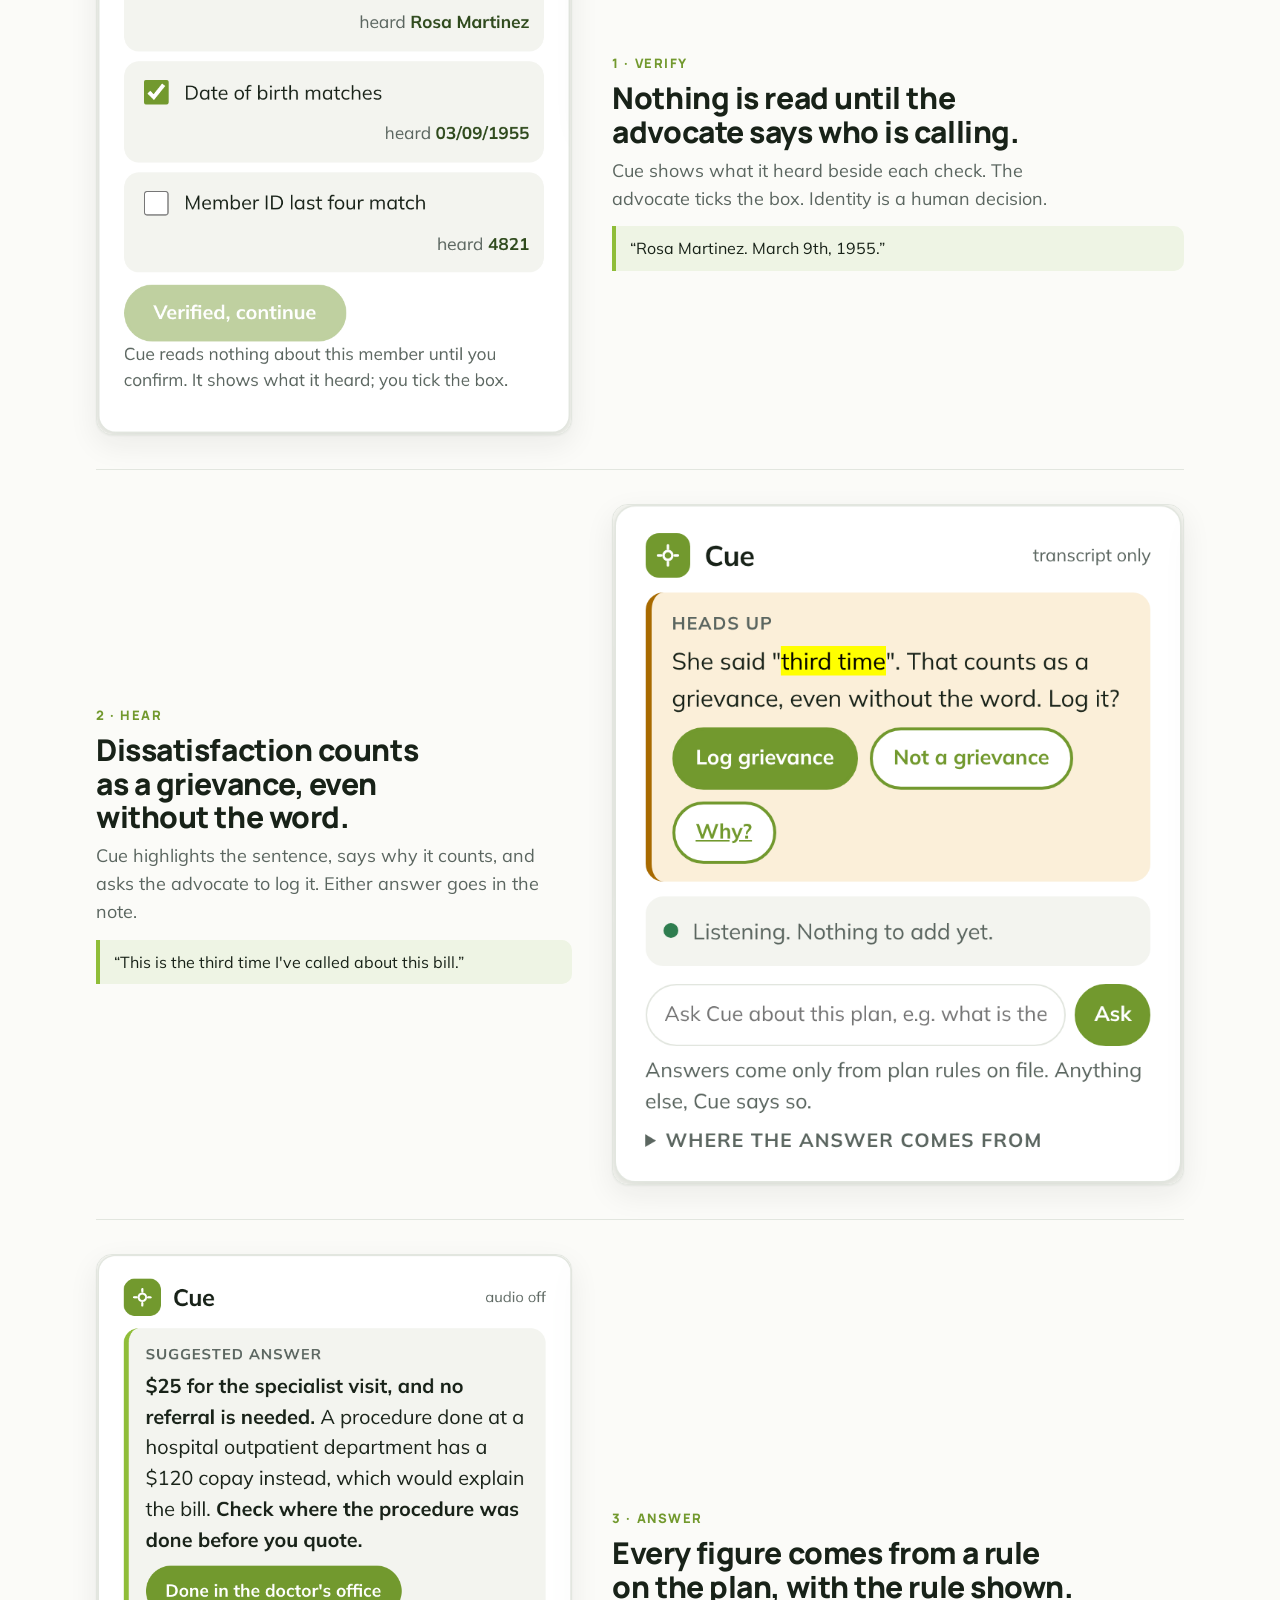
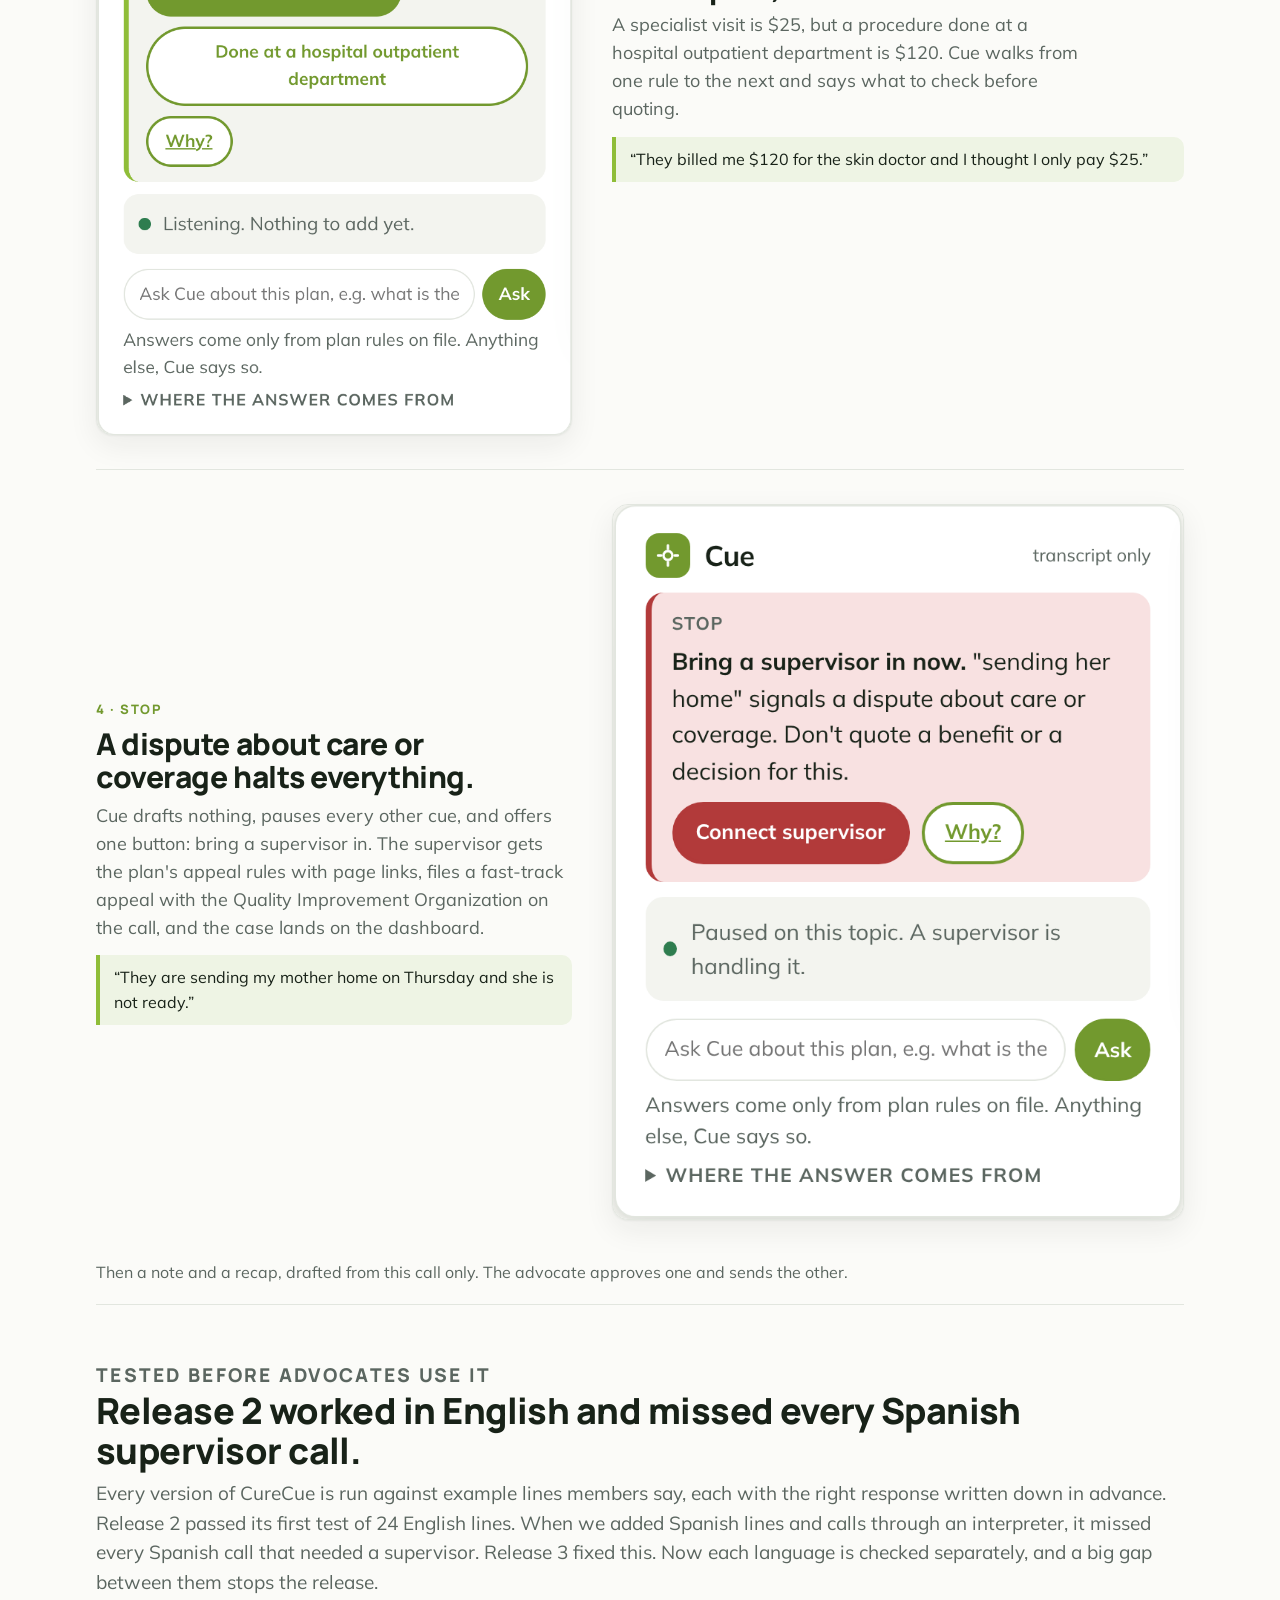
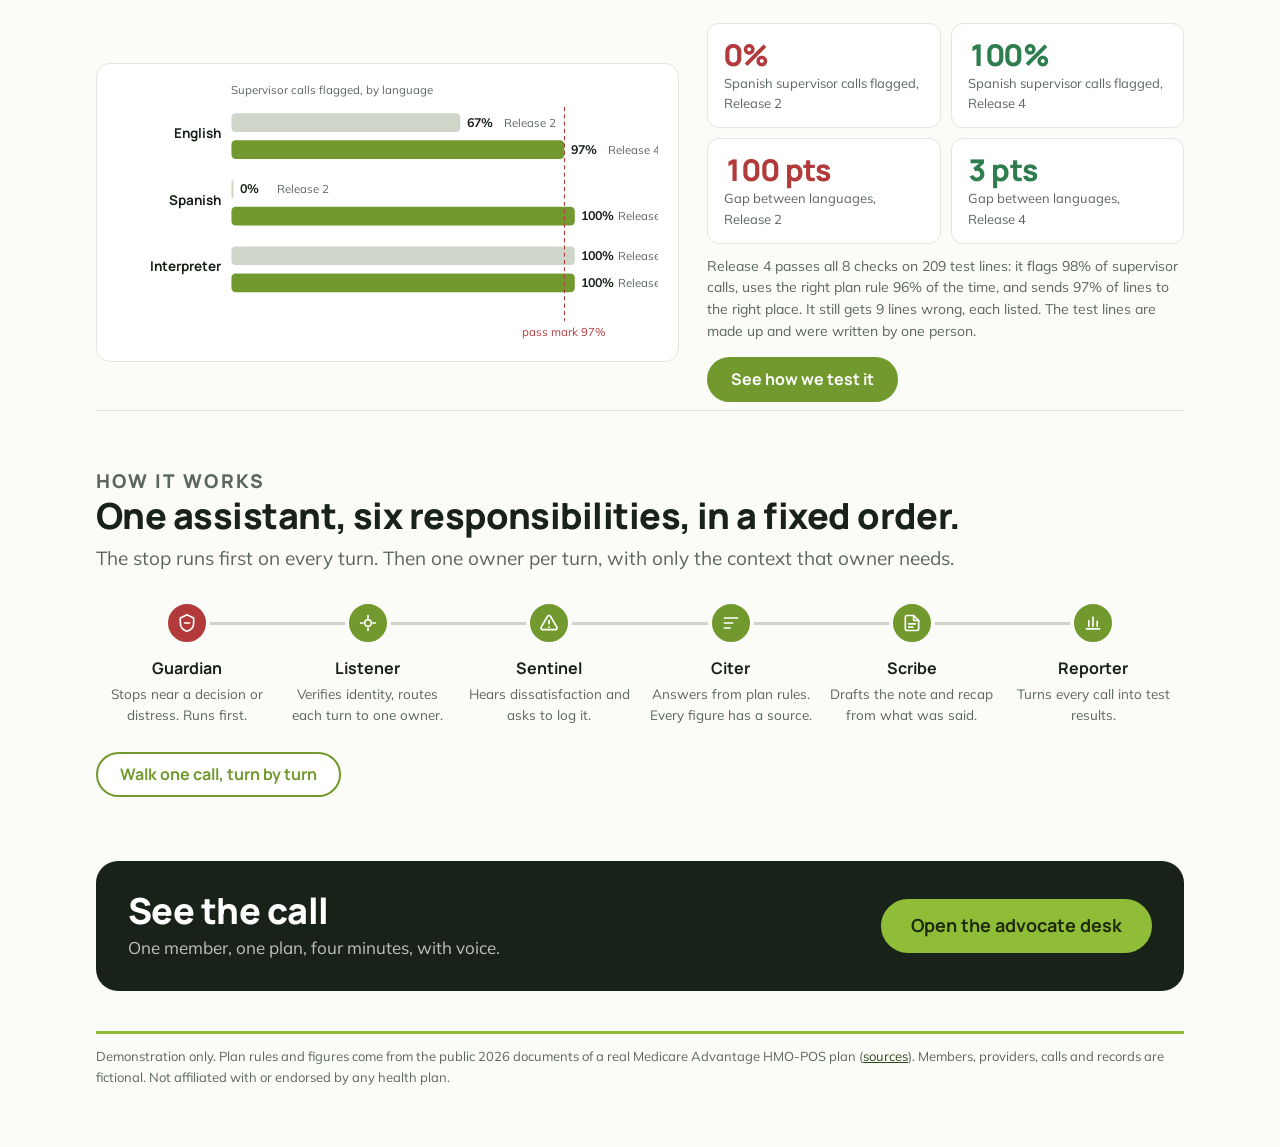
==== commit 653f9810: "Re-audit fixes: weekday, live counts, current release, computed dates - Oct 27, 2026 is a Tuesday: d" ====
--- a/index.html
+++ b/index.html
@@ -88,7 +88,7 @@
     <div class="pic"><img src="assets/beats/answer.png" alt="Cue's suggested answer with the place-of-service check and the two confirm buttons" width="764" height="1254"></div>
   </div>
   <div class="beat">
-    <div><div class="num">4 · Stop</div><h3>A dispute about care or coverage halts everything.</h3><p>Cue drafts nothing, pauses every other cue, and offers one button: bring a supervisor in. The supervisor gets the plan's appeal rules with page links, files a fast-track appeal with the Quality Improvement Organization on the call, and the case lands on the dashboard.</p><q>They are sending my mother home on Wednesday and she is not ready.</q></div>
+    <div><div class="num">4 · Stop</div><h3>A dispute about care or coverage halts everything.</h3><p>Cue drafts nothing, pauses every other cue, and offers one button: bring a supervisor in. The supervisor gets the plan's appeal rules with page links, files a fast-track appeal with the Quality Improvement Organization on the call, and the case lands on the dashboard.</p><q>They are sending my mother home on Thursday and she is not ready.</q></div>
     <div class="pic"><img src="assets/beats/stop.png" alt="Cue's stop cue with the single action to connect a supervisor" width="768" height="962"></div>
   </div>
   <p class="after">Then a note and a recap, drafted from this call only. The advocate approves one and sends the other.</p>
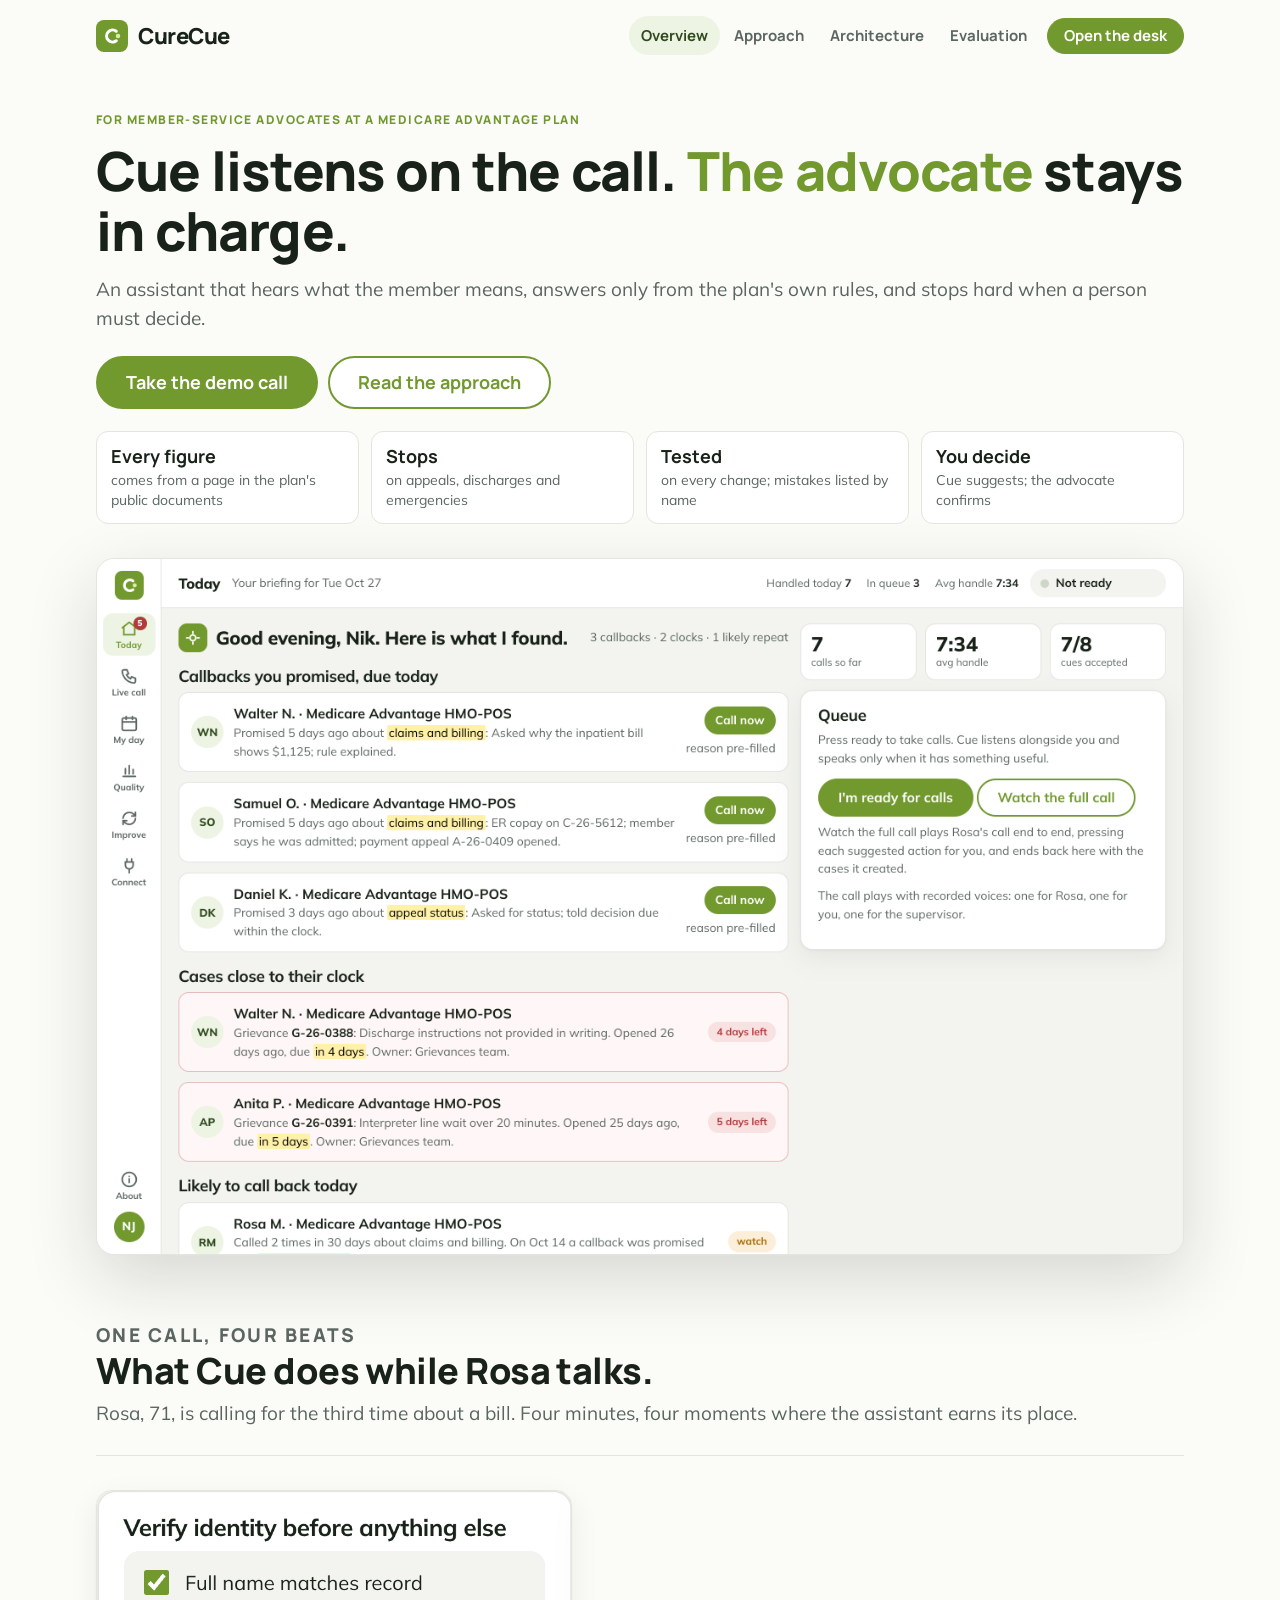
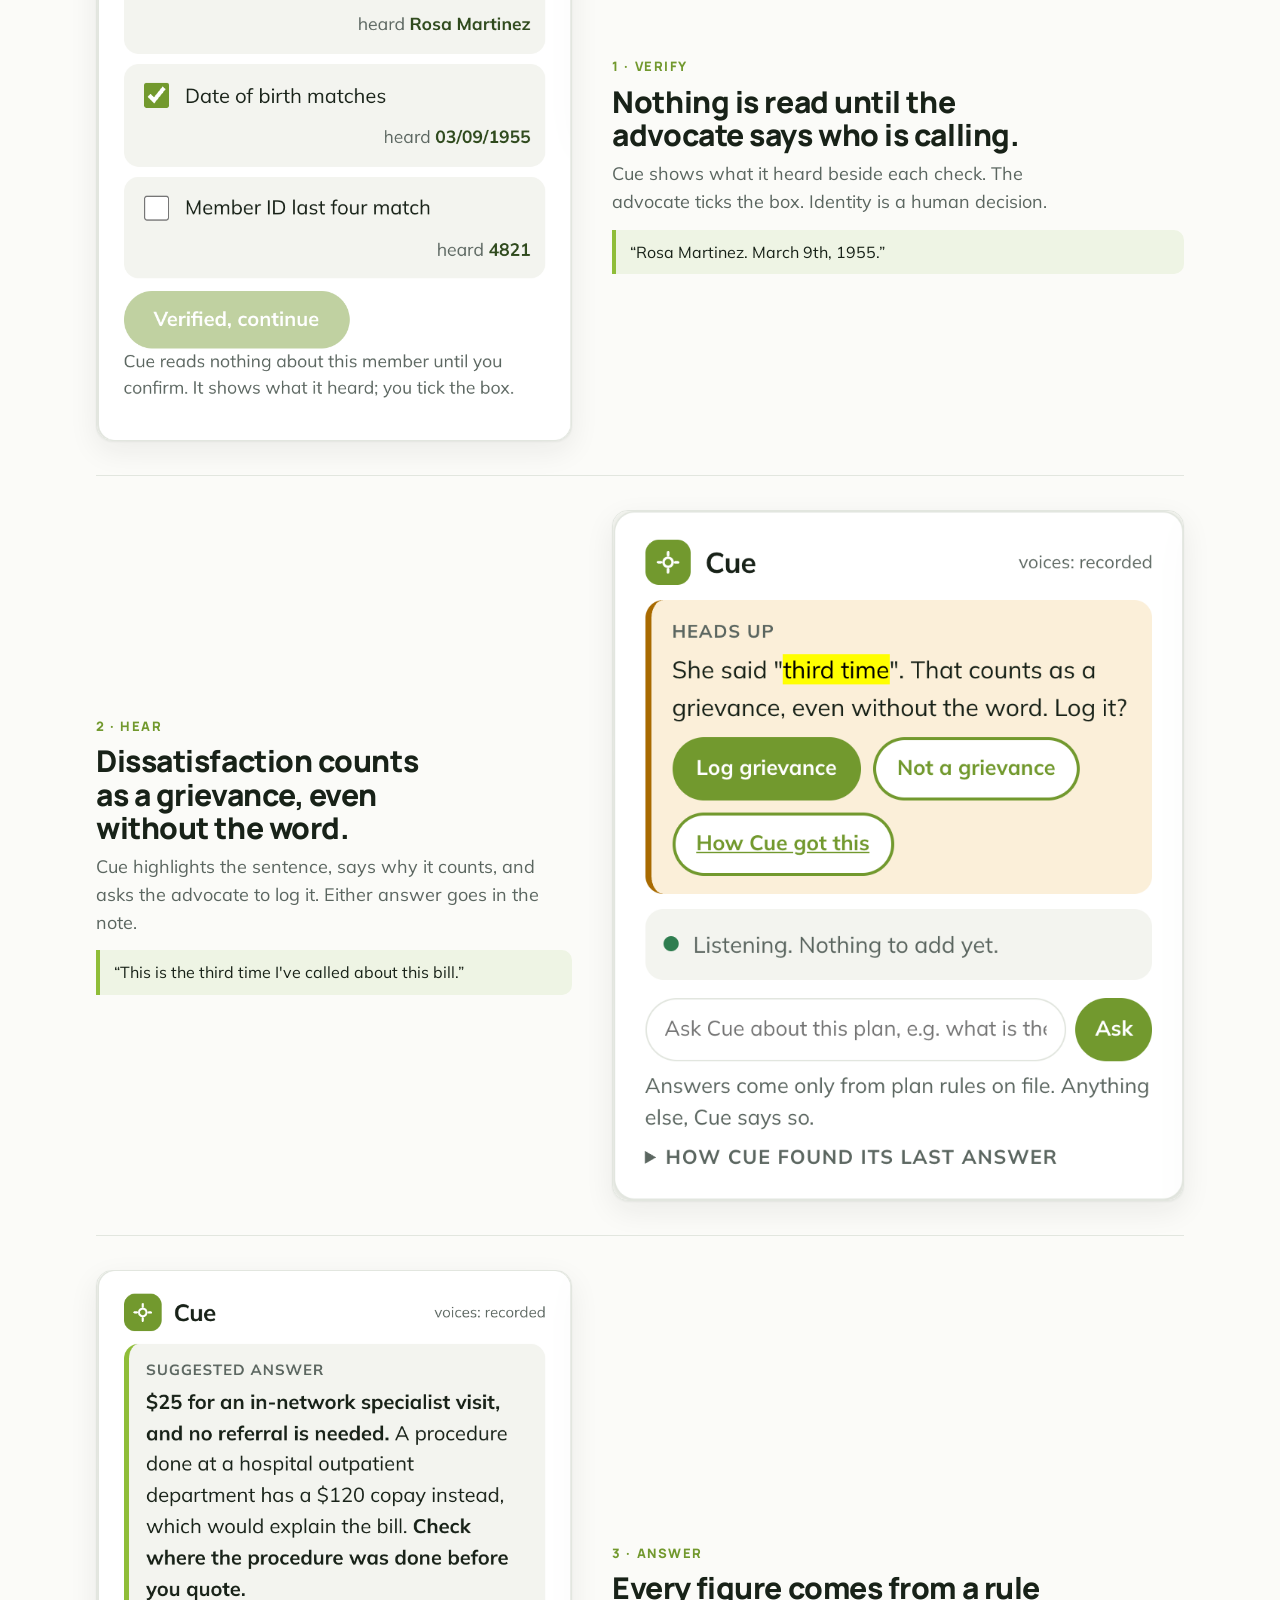
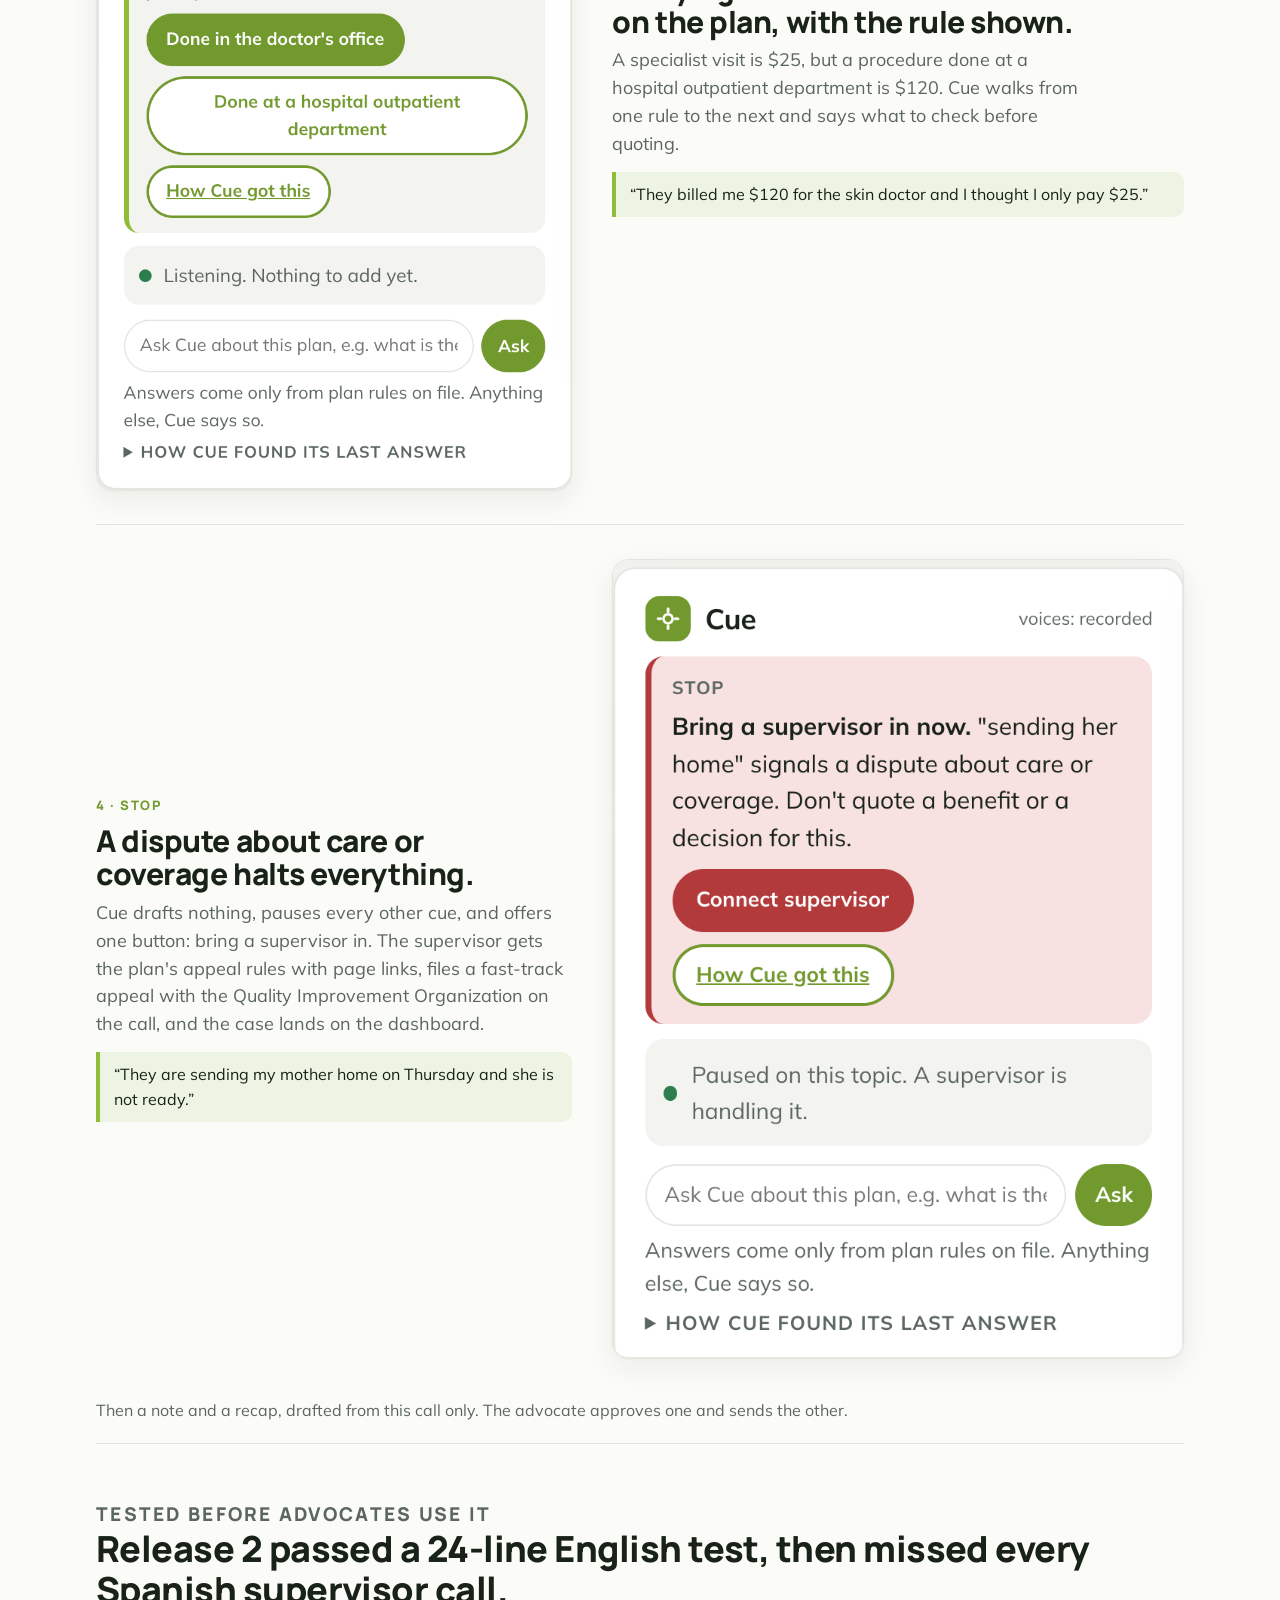
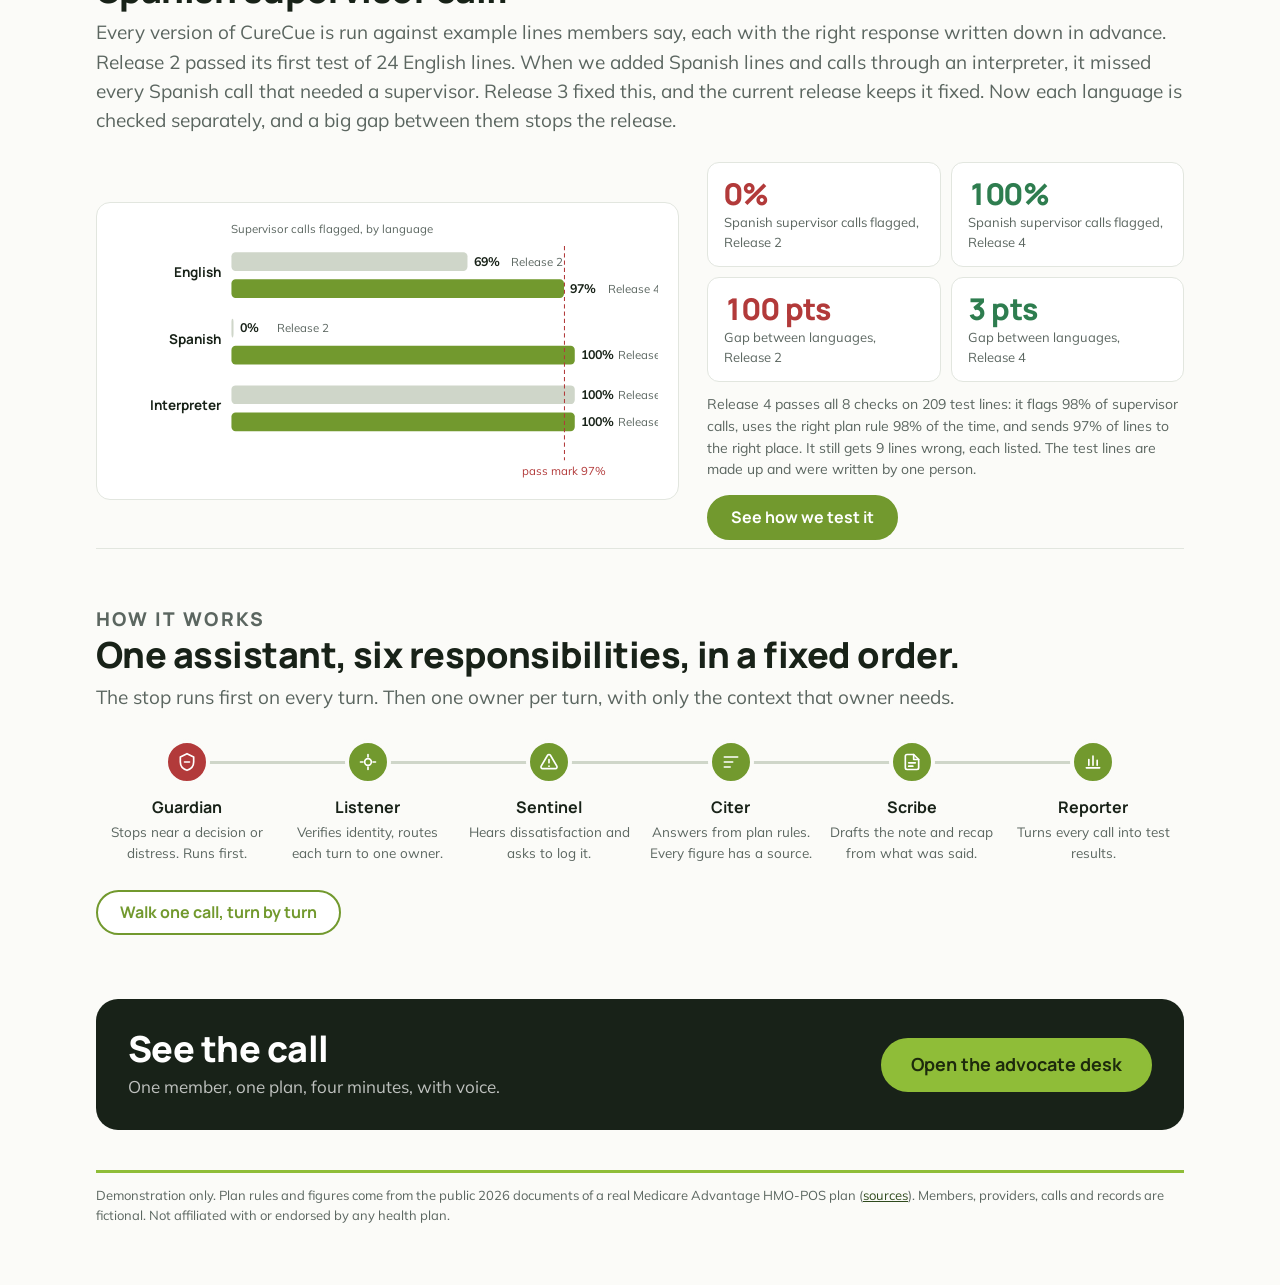
==== commit 9c11e337: "Re-audit: data, wording, desk behaviour, improvement loop, voices Plan rules and test lines (checked" ====
--- a/index.html
+++ b/index.html
@@ -77,27 +77,27 @@
 
   <div class="beat">
     <div><div class="num">1 · Verify</div><h3>Nothing is read until the advocate says who is calling.</h3><p>Cue shows what it heard beside each check. The advocate ticks the box. Identity is a human decision.</p><q>Rosa Martinez. March 9th, 1955.</q></div>
-    <div class="pic"><img src="assets/beats/verify.png" alt="Identity checks with what Cue heard beside each one" width="768" height="880"></div>
+    <div class="pic"><img src="assets/beats/verify.png" alt="Identity checks with what Cue heard beside each one" width="756" height="876"></div>
   </div>
   <div class="beat">
     <div><div class="num">2 · Hear</div><h3>Dissatisfaction counts as a grievance, even without the word.</h3><p>Cue highlights the sentence, says why it counts, and asks the advocate to log it. Either answer goes in the note.</p><q>This is the third time I've called about this bill.</q></div>
-    <div class="pic"><img src="assets/beats/hear.png" alt="Cue flags a repeat contact as a grievance and asks the advocate to log it" width="768" height="916"></div>
+    <div class="pic"><img src="assets/beats/hear.png" alt="Cue flags a repeat contact as a grievance and asks the advocate to log it" width="756" height="914"></div>
   </div>
   <div class="beat">
     <div><div class="num">3 · Answer</div><h3>Every figure comes from a rule on the plan, with the rule shown.</h3><p>A specialist visit is $25, but a procedure done at a hospital outpatient department is $120. Cue walks from one rule to the next and says what to check before quoting.</p><q>They billed me $120 for the skin doctor and I thought I only pay $25.</q></div>
-    <div class="pic"><img src="assets/beats/answer.png" alt="Cue's suggested answer with the place-of-service check and the two confirm buttons" width="764" height="1254"></div>
+    <div class="pic"><img src="assets/beats/answer.png" alt="Cue's suggested answer with the place-of-service check and the two confirm buttons" width="756" height="1304"></div>
   </div>
   <div class="beat">
     <div><div class="num">4 · Stop</div><h3>A dispute about care or coverage halts everything.</h3><p>Cue drafts nothing, pauses every other cue, and offers one button: bring a supervisor in. The supervisor gets the plan's appeal rules with page links, files a fast-track appeal with the Quality Improvement Organization on the call, and the case lands on the dashboard.</p><q>They are sending my mother home on Thursday and she is not ready.</q></div>
-    <div class="pic"><img src="assets/beats/stop.png" alt="Cue's stop cue with the single action to connect a supervisor" width="768" height="962"></div>
+    <div class="pic"><img src="assets/beats/stop.png" alt="Cue's stop cue with the single action to connect a supervisor" width="756" height="1058"></div>
   </div>
   <p class="after">Then a note and a recap, drafted from this call only. The advocate approves one and sends the other.</p>
 </section>
 
 <section class="sec" id="measured">
-  <div class="head"><p class="eyebrow">Tested before advocates use it</p><h2>Release 2 worked in English and missed every Spanish supervisor call.</h2><p>Every version of CureCue is run against example lines members say, each with the right response written down in advance. Release 2 passed its first test of 24 English lines. When we added Spanish lines and calls through an interpreter, it missed every Spanish call that needed a supervisor. Release 3 fixed this. Now each language is checked separately, and a big gap between them stops the release.</p></div>
+  <div class="head"><p class="eyebrow">Tested before advocates use it</p><h2>Release 2 passed a 24-line English test, then missed every Spanish supervisor call.</h2><p>Every version of CureCue is run against example lines members say, each with the right response written down in advance. Release 2 passed its first test of 24 English lines. When we added Spanish lines and calls through an interpreter, it missed every Spanish call that needed a supervisor. Release 3 fixed this, and the current release keeps it fixed. Now each language is checked separately, and a big gap between them stops the release.</p></div>
   <div class="chart">
-    <div class="card flat"><svg id="chart" viewBox="0 0 520 250" role="img" aria-label="Supervisor calls flagged, by language, Release 2 and Release 3"></svg></div>
+    <div class="card flat"><svg id="chart" viewBox="0 0 520 250" role="img" aria-label="Supervisor calls flagged, by language, Release 2 and the current release"></svg></div>
     <div>
       <div class="tiles" id="tiles"></div>
       <p class="small" id="gsum" style="margin:12px 0 14px"></p>
